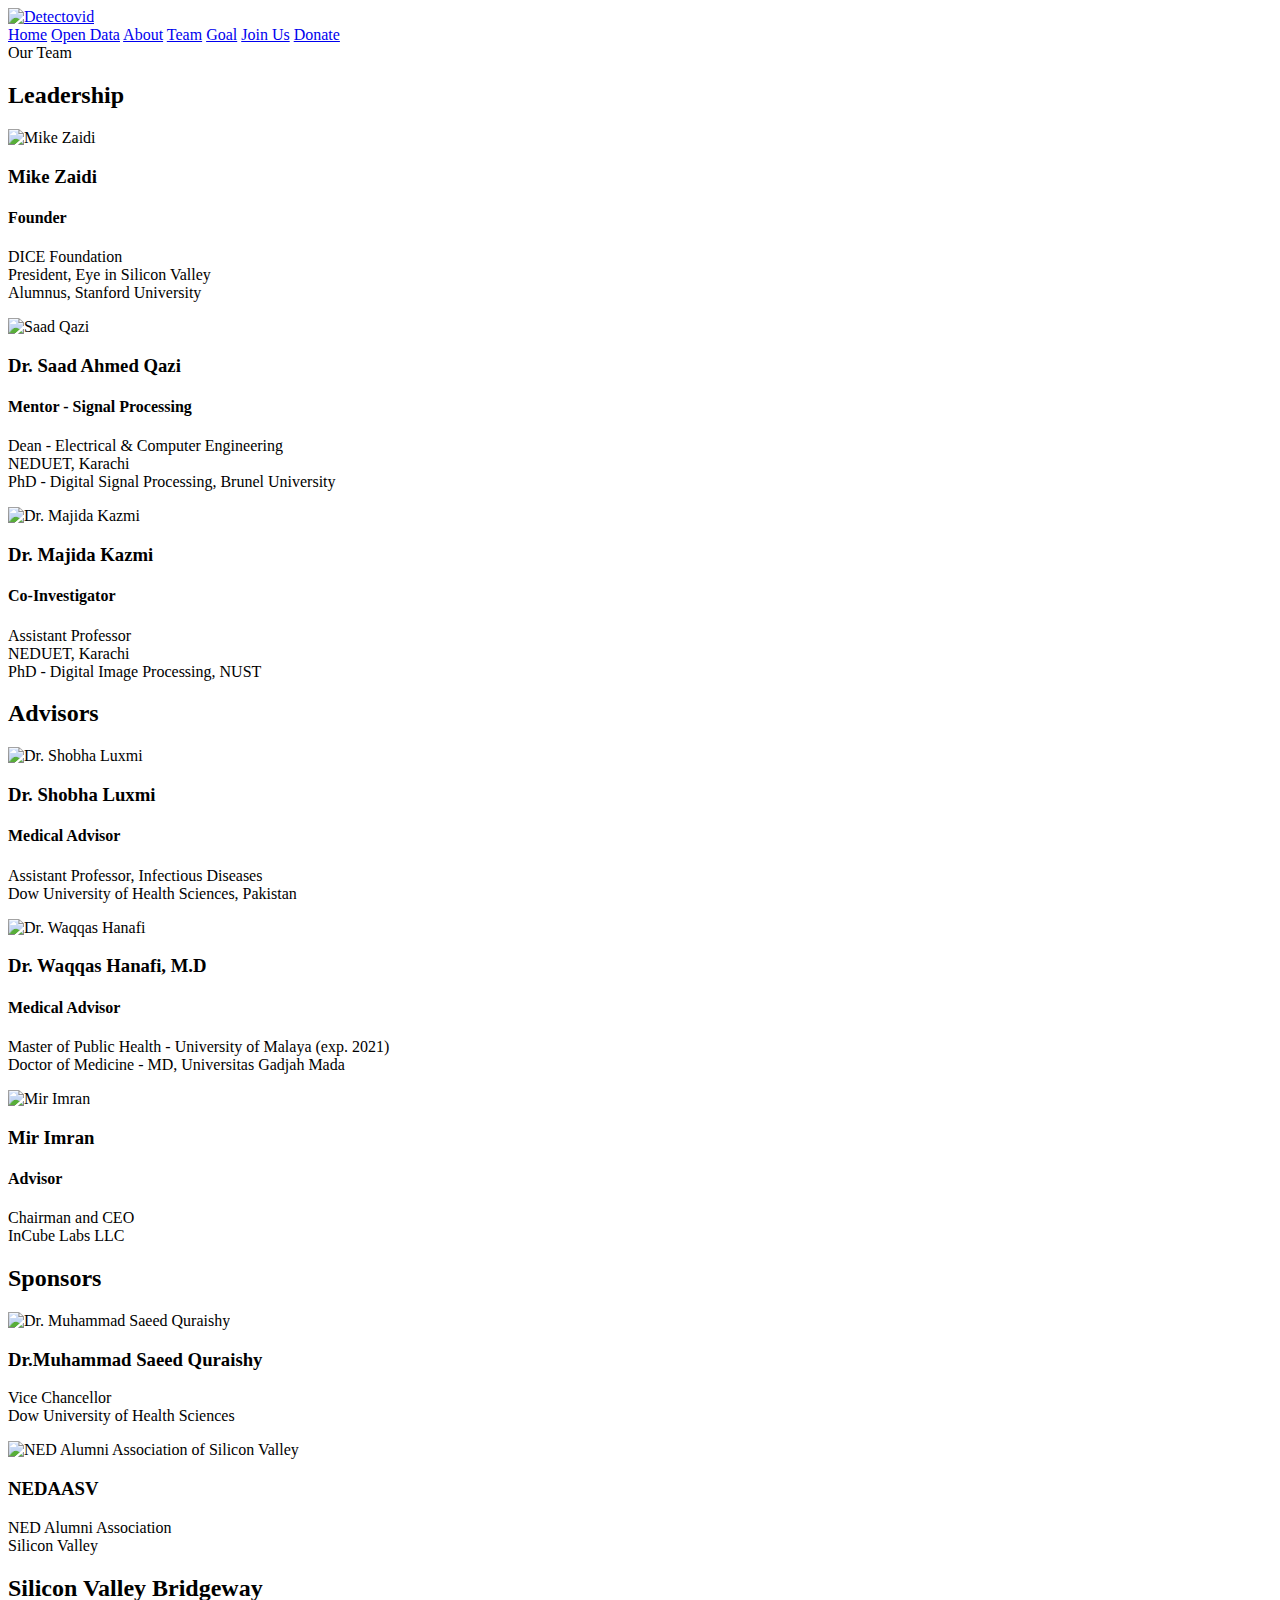
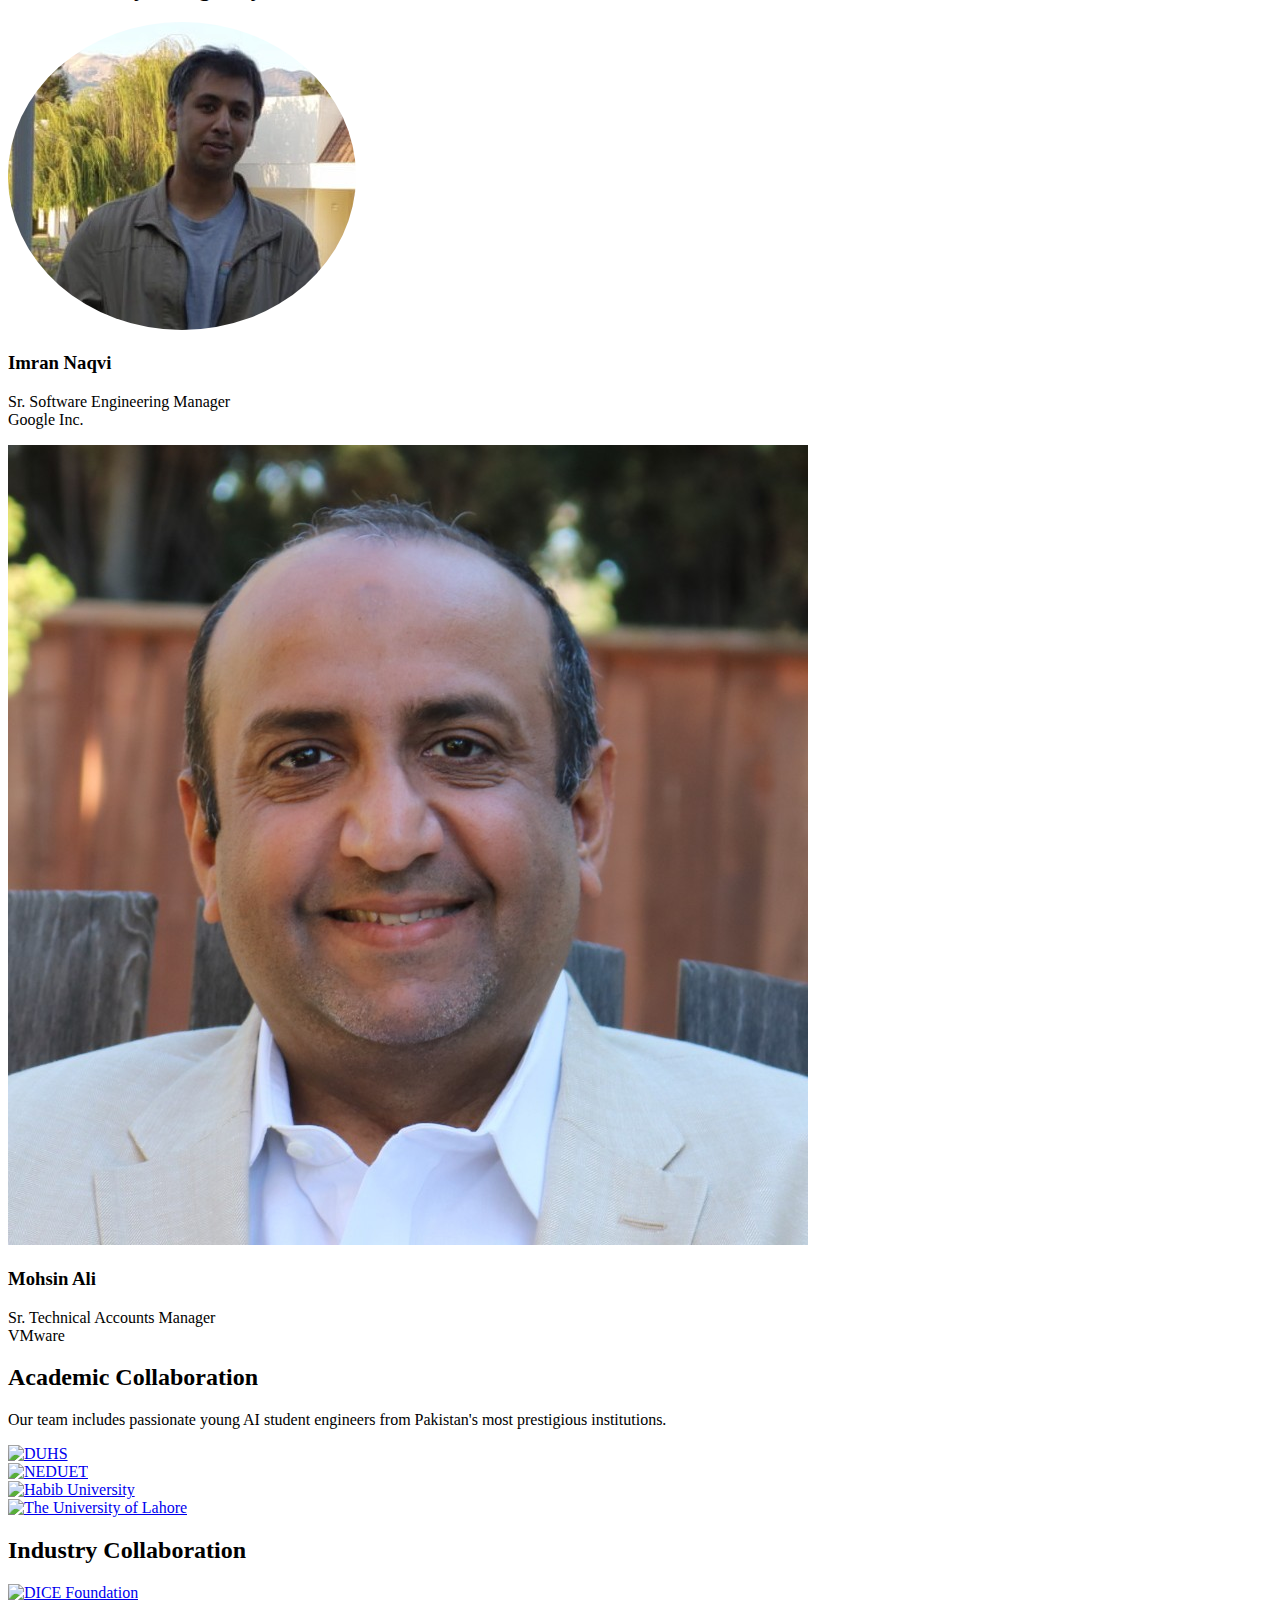
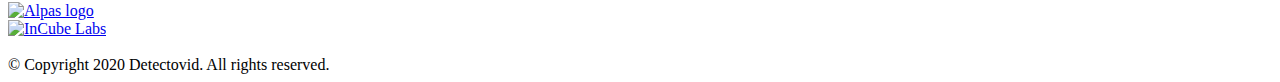
==== team.html @ 062acfd3 "Update team.html" ====
<!DOCTYPE HTML>
<!--
	Introspect by TEMPLATED
	templated.co @templatedco
	Released for free under the Creative Commons Attribution 3.0 license (templated.co/license)
-->
<html>

<head>
  <title>Team | Detectovid | A team of talented, self-motiated AI Engineers</title>
  <meta charset="utf-8" />
  <meta name="viewport" content="width=device-width, initial-scale=1, user-scalable=no" />
  <link rel="stylesheet" href="assets/css/main.css" />
  <script src="https://kit.fontawesome.com/828decba15.js" crossorigin="anonymous"></script>

  <!-- Favicon -->
  <link rel="icon" href="images/logo.png" type="image/x-icon" />
</head>

<body>

  <!-- Header -->
  <header id="header">
    <div class="inner">
      <a href="index.html" class="logo"><img src="images/logo.png" alt="Detectovid"></a>
      <nav id="nav">
        <a href="index.html">Home</a>
        <a href="data.html">Open Data</a>
        <a href="index.html#about">About</a>
        <a href="team.html">Team</a>
        <a href="goals.html">Goal</a>
        <a href="join.html">Join Us</a>
        <a href="https://www.gofundme.com/f/detectovid-aipowered-early-covid19-detection/donate" target="_blank">Donate <i class="fas fa-globe"></i></a>
      </nav>
    </div>
  </header>
  <a href="#menu" class="navPanelToggle"><span class="fa fa-bars"></span></a>

  <!-- Banner -->
  <section id="banner">
    <div class="inner">
      <div class="title">Our Team</div>
    </div>
  </section>

  <!-- One -->
  <section class="section1">
    <div class="inner">
      <header>
        <h2>Leadership</h2>
      </header>
      <div class="row">
        <div class="5u 10u$(small) team-card card" itemscope itemtype="https://schema.org/Person">
          <div class="image round">
            <img src="images/team/mike-zaidi.jpg" alt="Mike Zaidi" itemprop="image">
          </div>
          <header>
            <h3 itemprop="name">Mike Zaidi</h3>
            <h4 itemprop="jobTitle">Founder</h4>
          </header>
          <p>
            <span itemprop="affiliation">DICE Foundation</span><br>
            <span itemprop="jobTitle">President</span>,
            <span itemprop="affiliation">Eye in Silicon Valley</span><br> Alumnus, <span itemprop="alumniOf">Stanford University</span>
          </p>
          <footer>
            <a href="https://www.linkedin.com/in/mike-zaidi-423a1221" target="_blank" id="linkedin-icon" class="fa fa-linkedin fa-2x contact-icon" itemprop="url"></a>
          </footer>
        </div>

        <div class="5u$ 10u$(small) team-card card" itemscope itemtype="https://schema.org/Person">
          <div class="image round">
            <img src="images/team/dr-saad-qazi.jpg" alt="Saad Qazi" itemprop="image">
          </div>
          <header>
            <h3 itemprop="name">Dr. Saad Ahmed Qazi</h3>
            <h4 itemprop="jobTitle">Mentor - Signal Processing</h4>
          </header>
          <p>
            Dean - Electrical &#x26 Computer Engineering
            <br><span itemprop="affiliation">NEDUET</span>, <span itemprop="workLocation">Karachi</span>
            <br><span itemprop="hasCredential">PhD - Digital Signal Processing</span>, <span itemprop="alumniOf">Brunel University</span>
          </p>
          <footer>
            <a itemprop="url" href="https://pk.linkedin.com/in/saadqazi" target="_blank" id="linkedin-icon" class="fa fa-linkedin fa-2x contact-icon"></a>
            <a itemprop="url" href="https://www.researchgate.net/profile/Saad_Qazi" target="_blank" id="researchgate-icon" class="fab fa-researchgate fa-2x contact-icon"></a>
          </footer>
        </div>
      </div>
      <div class="row">
        <div class="5u 10u$(small) team-card card" itemscope itemtype="https://schema.org/Person">
          <div class="image round">
            <img src="images/team/dr-majida-kazmi.jpg" alt="Dr. Majida Kazmi" itemprop="image">
          </div>
          <header>
            <h3 itemprop="name">Dr. Majida Kazmi</h3>
            <h4 itemprop="jobTitle">Co-Investigator</h4>
          </header>
          <p>
            <span itemprop="jobTitle">Assistant Professor</span><br>
            <span itemprop="affiliation">NEDUET, Karachi</span><br>
            <span itemprop="hasCredential">PhD - Digital Image Processing, <span itemprop="alumniOf">NUST</span><br>
          </p>
          <footer>
            <a itemprop="url" href="https://pk.linkedin.com/in/dr-majida-kazmi-32854119" id="linkedin-icon" target="_blank" class="fa fa-linkedin fa-2x contact-icon"></a>
            <a itemprop="url" href="https://www.researchgate.net/profile/Majida_Kazmi" target="_blank" id="researchgate-icon" class="fab fa-researchgate fa-2x contact-icon"></a>
          </footer>
        </div>
        <div class="5u 0u$(small) team-card">
        </div>
      </div>
    </div>
  </section>


  <section class="section1">
    <div class="inner">
      <header>
        <h2>Advisors</h2>
      </header>
      <div class="row">
        <div class="5u 10u$(small) team-card card" itemscope itemtype="https://schema.org/Person">
          <div class="image round">
            <img src="images/team/shobha-luxmi.jpg" alt="Dr. Shobha Luxmi" itemprop="image">
          </div>
          <header>
            <h3 itemprop="name"><span itemprop="honorificPrefix">Dr.</span> Shobha Luxmi</h3>
            <h4 itemprop="jobTitle">Medical Advisor</h4>
          </header>
          <p>
            <span itemprop="jobTitle">Assistant Professor, Infectious Diseases</span><br>
            <span itemprop="worksFor">Dow University of Health Sciences</span>,
            <span itemprop="workLocation">Pakistan</span>
          </p>
          <footer>
            <a href="https://pk.linkedin.com/in/shobha-luxmi-0a717b44" target="_blank" id="linkedin-icon" class="fa fa-linkedin fa-2x contact-icon"></a>
          </footer>
        </div>

        <div class="5u$ 10u$(small) team-card card" itemscope itemtype="https://schema.org/Person">
          <div class="image round">
            <img src="images/team/dr-waqqas-hanafi.jpg" alt="Dr. Waqqas Hanafi" itemprop="image">
          </div>
          <header>
            <h3 itemprop="name"><span itemprop="honorificPrefix">Dr.</span> Waqqas Hanafi, <span itemprop="honorifSuffix">M.D</h3>
						<h4 itemprop="jobTitle">Medical Advisor</h4>
					</header>
					<p>
						<span itemprop="jobTitle">Master of Public Health</span> - <span itemprop="affiiliation">University of Malaya (exp. 2021)</span>
              <br><span itemprop="hasCredential">Doctor of Medicine - MD</span>, <span itemprop="alumniOf">Universitas Gadjah Mada</span>
              </p>
              <footer>
                <a href="https://ca.linkedin.com/in/waqqashanafi" target="_blank" id="linkedin-icon" class="fa fa-linkedin fa-2x contact-icon"></a>
              </footer>
        </div>
      </div>
      <div class="row">
        <div class="5u 10u$(small) team-card card" itemscope itemtype="https://schema.org/Person">
          <div class="image round">
            <img src="images/team/mir.jpg" alt="Mir Imran" itemprop="image">
          </div>
          <header>
            <h3 itemprop="name">Mir Imran</h3>
            <h4 itemprop="jobTitle">Advisor</h4>
          </header>
          <p>
            <span itemprop="jobTitle">Chairman and CEO</span><br>
            <span itemprop="affiiliation">InCube Labs LLC</span>
          </p>
          <footer>
            <a href="https://www.linkedin.com/in/mirimran/" target="_blank" id="linkedin-icon" class="fa fa-linkedin fa-2x contact-icon"></a>
          </footer>
        </div>
        <div class="5u 0u$(xsmall) team-card">
        </div>
      </div>
    </div>
  </section>

  <section class="section1">
    <div class="inner">
      <header>
        <h2>Sponsors</h2>
      </header>
      <div class="row">
        <div class="5u$ 10u$(small) team-card card" itemscope itemtype="https://schema.org/Person">
          <div class="image round">
            <img src="images/team/dr-saeed-quraishy.jpg" alt="Dr. Muhammad Saeed Quraishy" itemprop="image">
          </div>
          <header>
            <h3 itemprop="name"><span itemprop="honoricfPrefix">Dr.</span>Muhammad Saeed Quraishy</h3>
          </header>
          <p>
            <span itemprop="jobTitle">Vice Chancellor</span><br><span itemprop="affiliation">Dow University of Health Sciences</span>
          </p>
          <footer>
            <a href="https://www.researchgate.net/profile/Saeed_Quraishy" target="_blank" id="researchgate-icon" class="fab fa-researchgate fa-2x contact-icon"></a>
          </footer>
        </div>

	<div class="5u$ 10u$(small) team-card card" itemscope itemtype="https://schema.org/Person">
          <div class="image round">
            <img src="images/team/nedaasv.jpg" alt="NED Alumni Association of Silicon Valley" itemprop="image">
          </div>
          <header>
            <h3 itemprop="name">NEDAASV</h3>
          </header>
          <p>
            <span itemprop="jobTitle">NED Alumni Association</span><br><span itemprop="affiliation">Silicon Valley</span>
          </p>          
          <footer style="color:#00CCBB !important;">
            <a href="https://nedian-na.com/organization/alumni-associations-network/non-member-associations/" target="_blank" id="globe-icon" class="fa fa-globe fa-2x" contact-icon" style="color:#00CCBB !important;"></a>
          </footer>
        </div>
      </div>
    </div>
  </section>
  
  
  <section class="section1">
    <div class="inner">
      <header>
        <h2>Silicon Valley Bridgeway</h2>
      </header>
      <div class="row">
        <div class="5u$ 10u$(small) team-card card" itemscope itemtype="https://schema.org/Person">
          <div class="image round">
            <img src="images/team/imran-naqvi.jpeg" alt="Imran Naqvi" itemprop="image" style="border-radius:50%;">
          </div>
          <header>
            <h3 itemprop="name">Imran Naqvi</h3>
          </header>
          <p>
            <span itemprop="jobTitle">Sr. Software Engineering Manager</span><br><span itemprop="affiliation">Google Inc.</span>
          </p>
          <footer>
            <a href="https://www.linkedin.com/in/i-naqvi/" target="_blank" id="linkedin-icon" class="fa fa-linkedin fa-2x contact-icon"></a>
          </footer>
        </div>

	<div class="5u$ 10u$(small) team-card card" itemscope itemtype="https://schema.org/Person">
          <div class="image round">
            <img src="images/team/mohsin-ali.jpg" alt="Mohsin Ali" itemprop="image">
          </div>
          <header>
            <h3 itemprop="name">Mohsin Ali</h3>
          </header>
          <p>
            <span itemprop="jobTitle">Sr. Technical Accounts Manager</span><br><span itemprop="affiliation">VMware</span>
          </p>          
          <footer>
            <a href="https://www.linkedin.com/in/mohsinali12/" target="_blank" id="linkedin-icon" class="fa fa-linkedin fa-2x contact-icon"></a>
          </footer>
        </div>
      </div>
    </div>
  </section>


  <section class="section1">
    <div class="inner">
      <header>
        <h2>Academic Collaboration</h2>
        <p class="p-center">
          Our team includes passionate young AI student engineers from Pakistan's most prestigious institutions.
        </p>
      </header>
      <div class="row">
        <div class="3u org-icon" itemscope itemtype="https://schema.org/EducationalOrganization">
          <div class="image collab">
            <a itemprop="url" href="https://www.duhs.edu.pk/" target="_blank">
              <img itemprop="logo" id="duhs-logo" src="images/edu/duhs.png" alt="DUHS">
            </a>
          </div>
        </div>
        <div class="3u org-icon" itemscope itemtype="https://schema.org/EducationalOrganization">
          <div class="image collab">
            <a itemprop="url" href="https://www.neduet.edu.pk/" target="_blank">
              <img itemprop="logo" src="images/edu/NEDUET.png" alt="NEDUET" />
            </a>
          </div>
        </div>
        <div class="3u org-icon" itemscope itemtype="https://schema.org/EducationalOrganization">
          <div class="image collab">
            <a itemprop="url" href="http://habib.edu.pk/" target="_blank">
              <img itemprop="logo" src="images/edu/habib-logo.jpg" alt="Habib University" />
            </a>
          </div>
        </div>
        <div class="3u$ org-icon" itemscope itemtype="https://schema.org/EducationalOrganization">
          <div class="image collab">
            <a itemprop="url" href="https://www.uol.edu.pk/" target="_blank">
              <img itemprop="logo" id="u-lahore-logo" src="images/edu/u-lahore-logo.png" alt="The University of Lahore" />
            </a>
          </div>
        </div>
      </div>
    </div>
  </section>

  <section class="section1">
    <div class="inner">
      <header>
        <h2>Industry Collaboration</h2>
      </header>
      <div class="row">
        <div class="4u org-icon" itemscope itemtype="https://schema.org/Organization">
          <div class="image collab">
            <a itemprop="url" href="http://dicefoundation.org/" target="_blank">
              <img itemprop="logo" src="images/org/dice.jpg" alt="DICE Foundation" />
            </a>
          </div>
        </div>
        <div class="4u org-icon" itemscope itemtype="https://schema.org/Organization">
          <div class="image collab">
            <a itemprop="url" href="https://www.alpas.com.np/" target="_blank">
              <img itemprop="logo" id="alpas-logo" src="images/org/alpas-logo.png" alt="Alpas logo" />
            </a>
          </div>
        </div>
        <div class="4u$ org-icon" itemscope itemtype="https://schema.org/Organization">
          <div class="image collab">
            <a itemprop="url" href="https://www.incubelabs.com/" target="_blank">
              <img itemprop="logo" id="incube-logo" src="images/org/incube.jpg" alt="InCube Labs" />
            </a>
          </div>
        </div>
      </div>
    </div>
  </section>

  <!-- Footer -->
  <section id="footer">
    <div class="inner">
      <!-- GitHub and other icons -->
      <div class="footer-icons">
        <a href="https://github.com/detectovid" target="_blank">
          <i class="icon fa-github fa-2x"></i>
        </a>&nbsp;&nbsp;
        <a href="#" target="_blank">
          <i class="icon fab fa-linkedin-in fa-2x"></i>
        </a>&nbsp;&nbsp;
        <a href="#" target="_blank ">
          <i class="icon fa-twitter fa-2x "></i>
        </a>&nbsp;&nbsp;
        <a href="#" target="_blank ">
          <i class="icon fab fa-facebook-f fa-2x "></i>
        </a>&nbsp;&nbsp;
        <a href="#" target="_blank ">
          <i class="icon fab fa-instagram fa-2x "></i>
        </a>&nbsp;&nbsp;
        <a class="hidden-mail" data-username="zaidi" data-inline="false">
          <i class="fas fa-envelope fa-2x "></i>
        </a>
      </div>
      <div class="copyright">
        &copy; Copyright 2020 Detectovid. All rights reserved.
      </div>
    </div>
  </section>

  <!-- Scripts -->
  <script src="assets/js/jquery.min.js "></script>
  <script src="assets/js/skel.min.js "></script>
  <script src="assets/js/util.js "></script>
  <script src="assets/js/main.js "></script>
  <script src="assets/js/email.js"></script>
  <script defer src="https://www.gofundme.com/static/js/embed.js"></script>

</body>

</html>
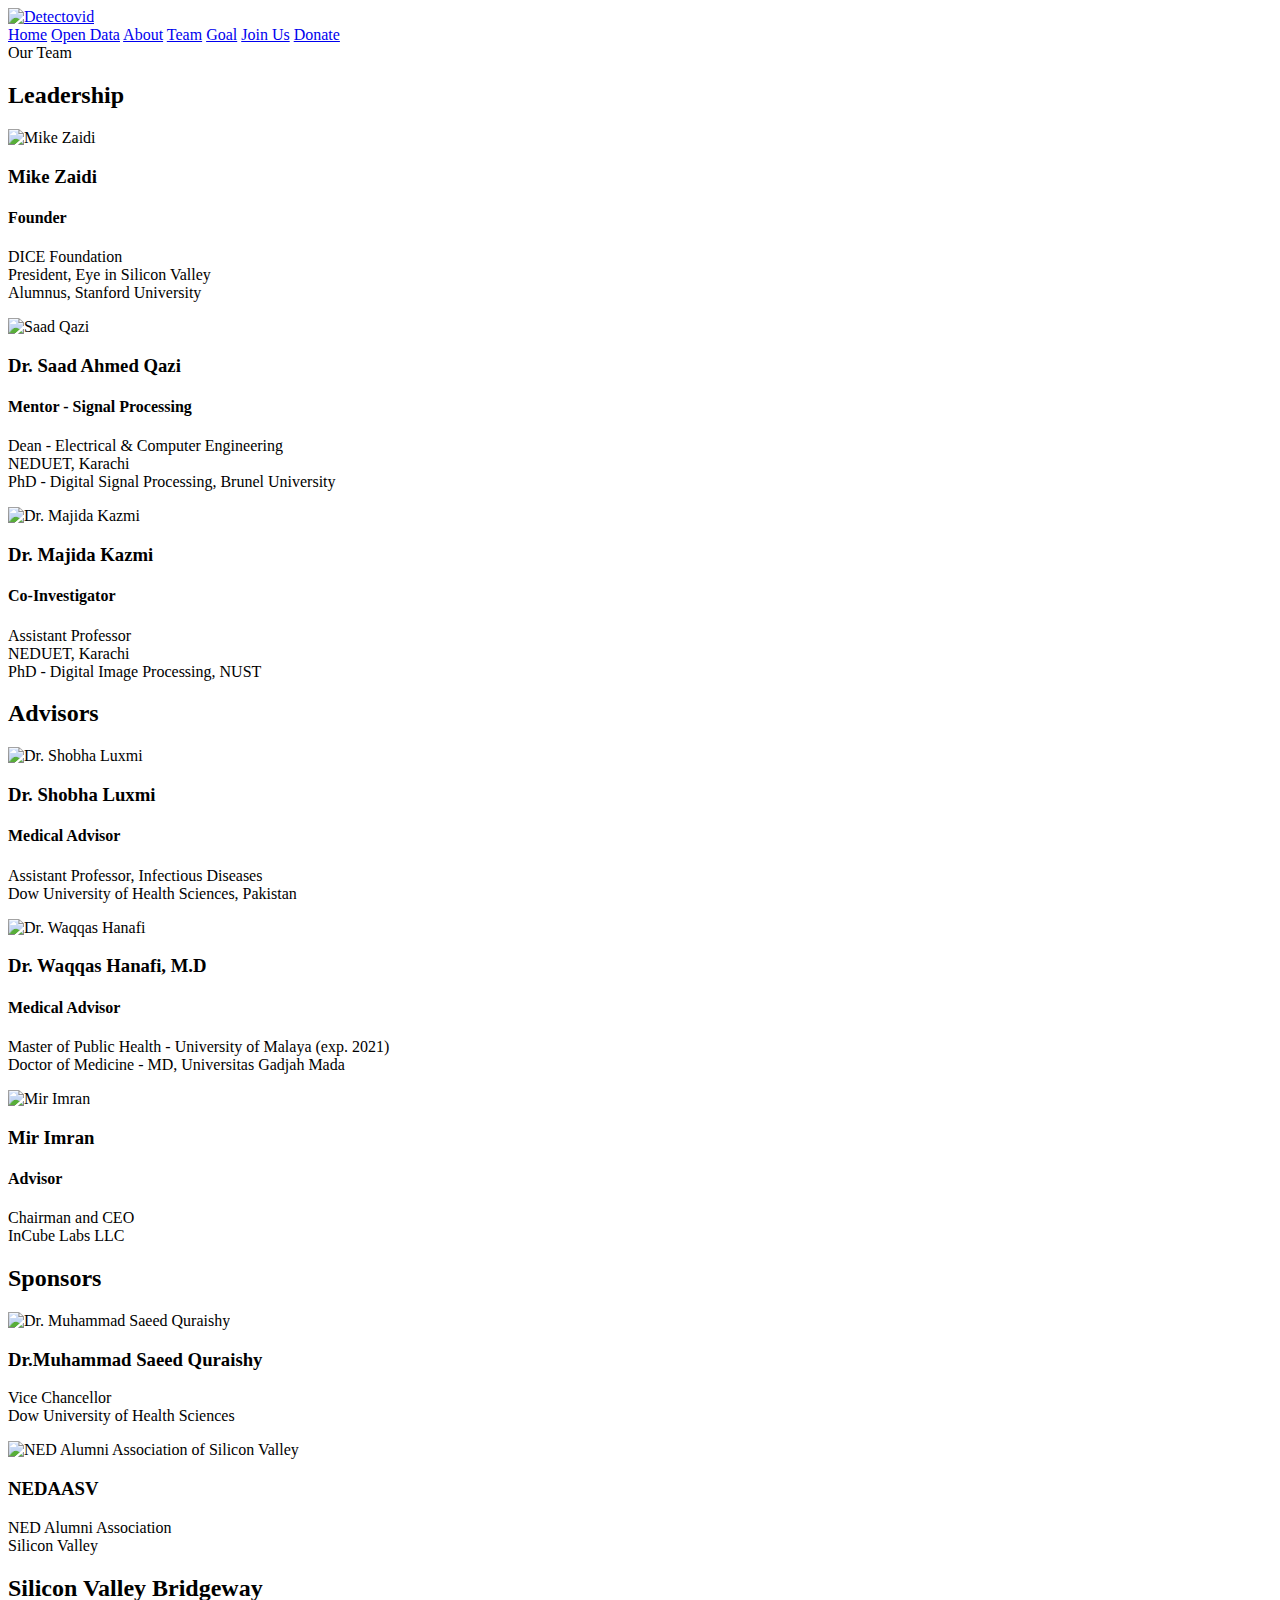
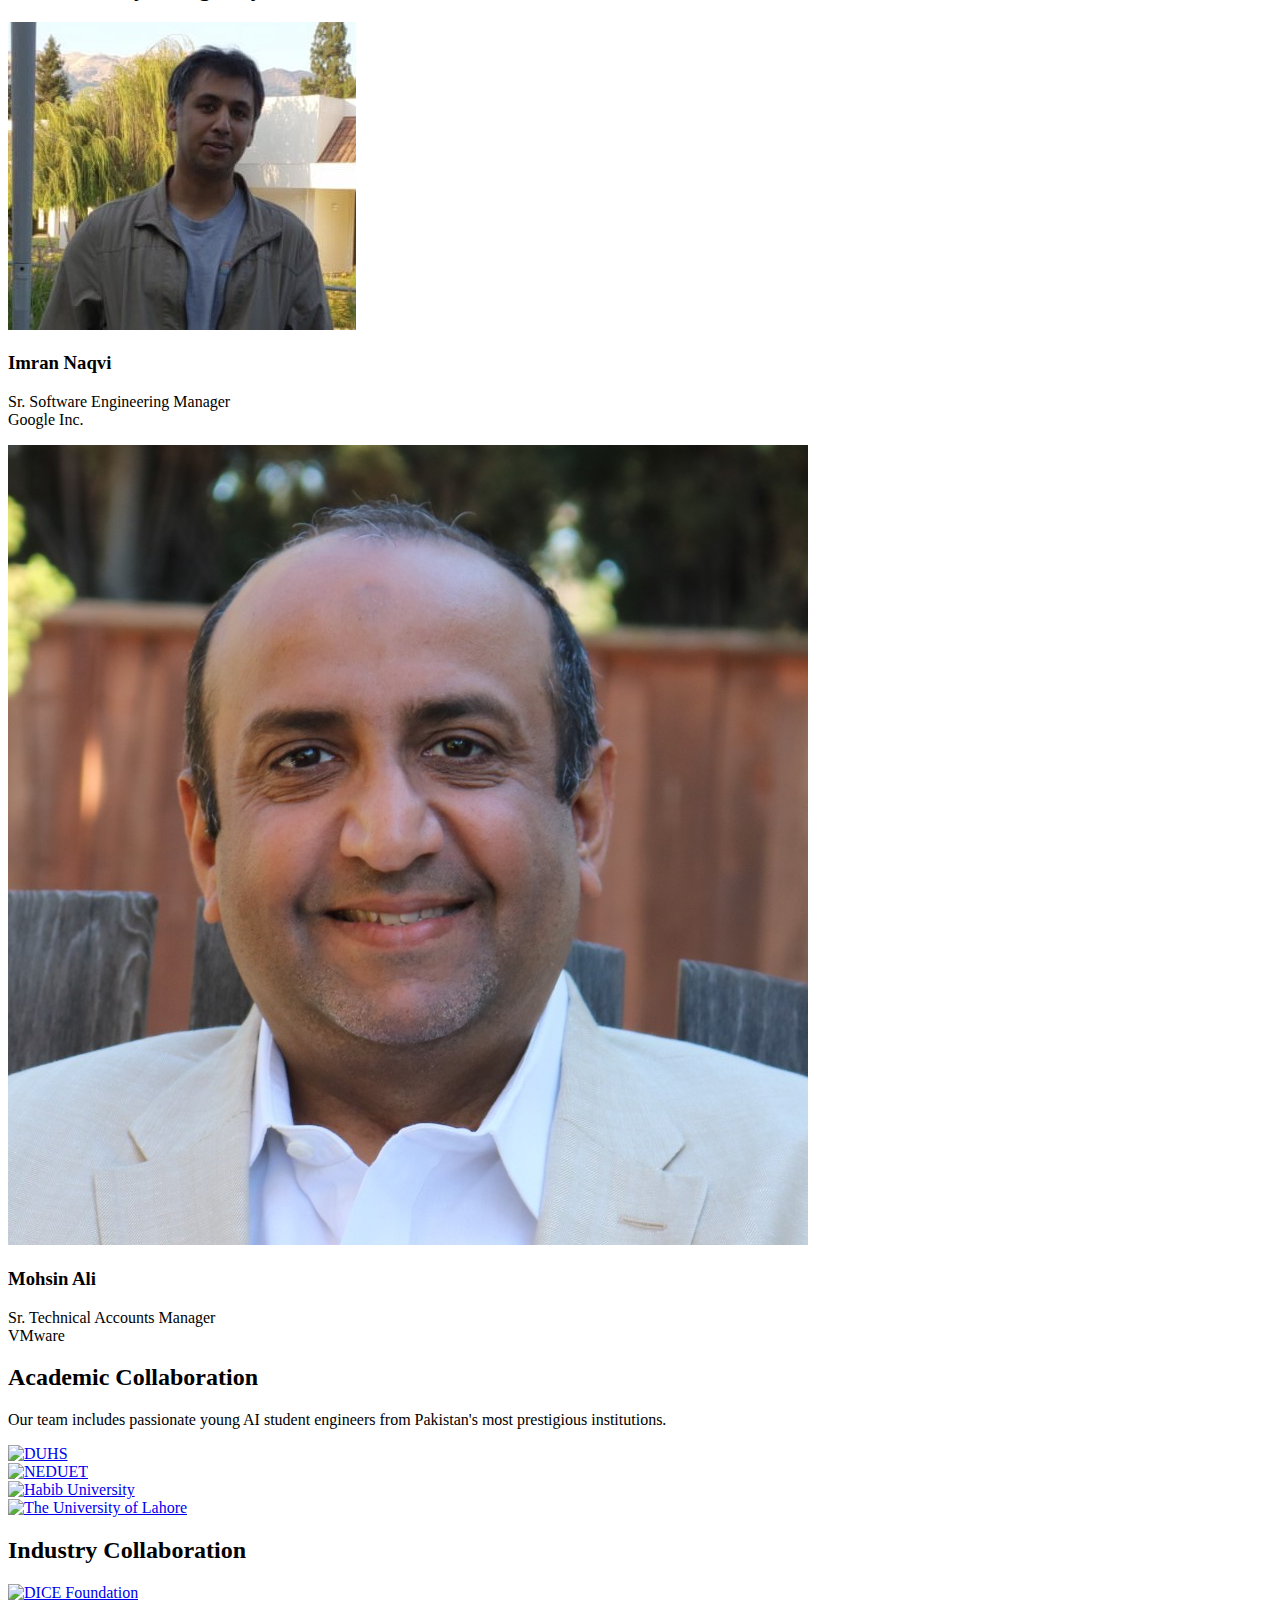
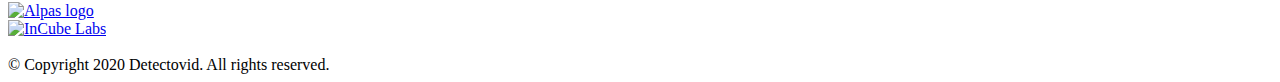
==== commit 73a8b05a: "Update team.html" ====
--- a/team.html
+++ b/team.html
@@ -224,8 +224,8 @@
       </header>
       <div class="row">
         <div class="5u$ 10u$(small) team-card card" itemscope itemtype="https://schema.org/Person">
-          <div class="image round">
-            <img src="images/team/imran-naqvi.jpeg" alt="Imran Naqvi" itemprop="image" style="border-radius:50%;">
+          <div class="image round" style="border-radius:50%;">
+            <img src="images/team/imran-naqvi.jpeg" alt="Imran Naqvi" itemprop="image">
           </div>
           <header>
             <h3 itemprop="name">Imran Naqvi</h3>
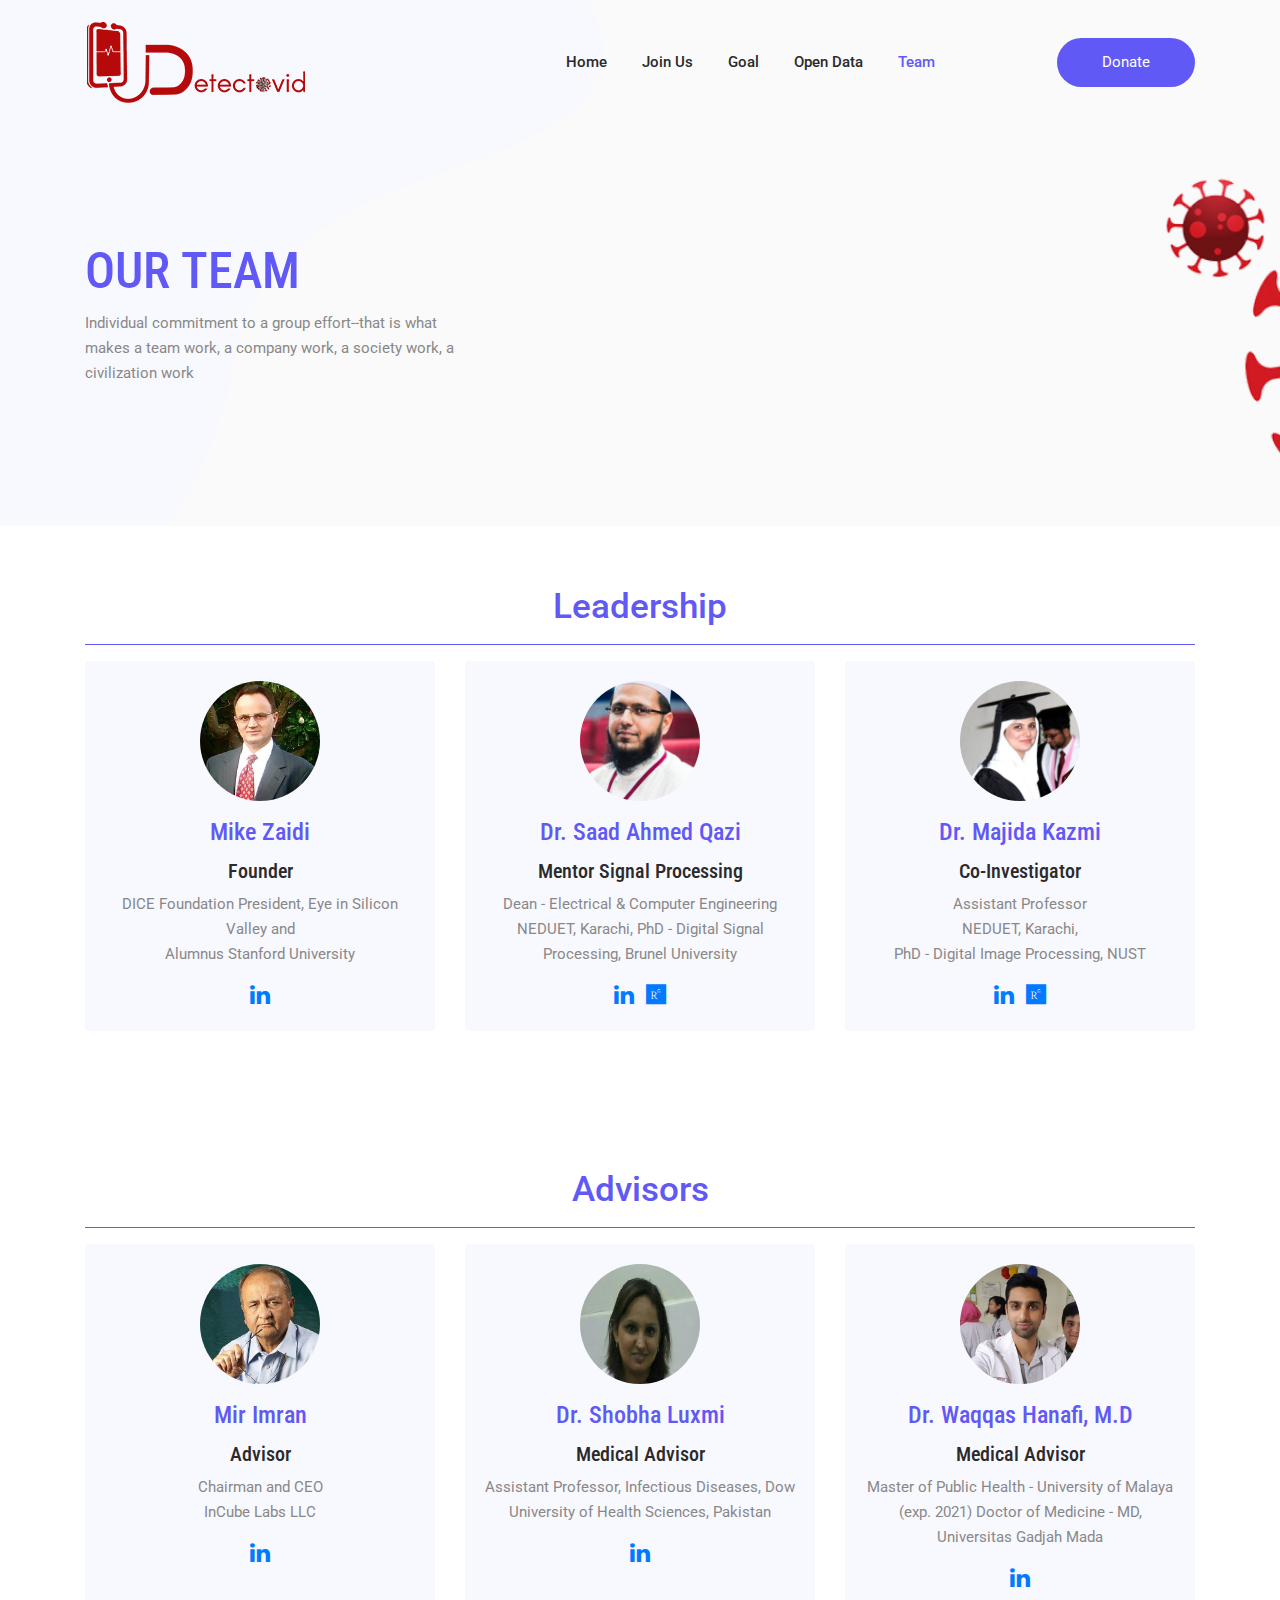
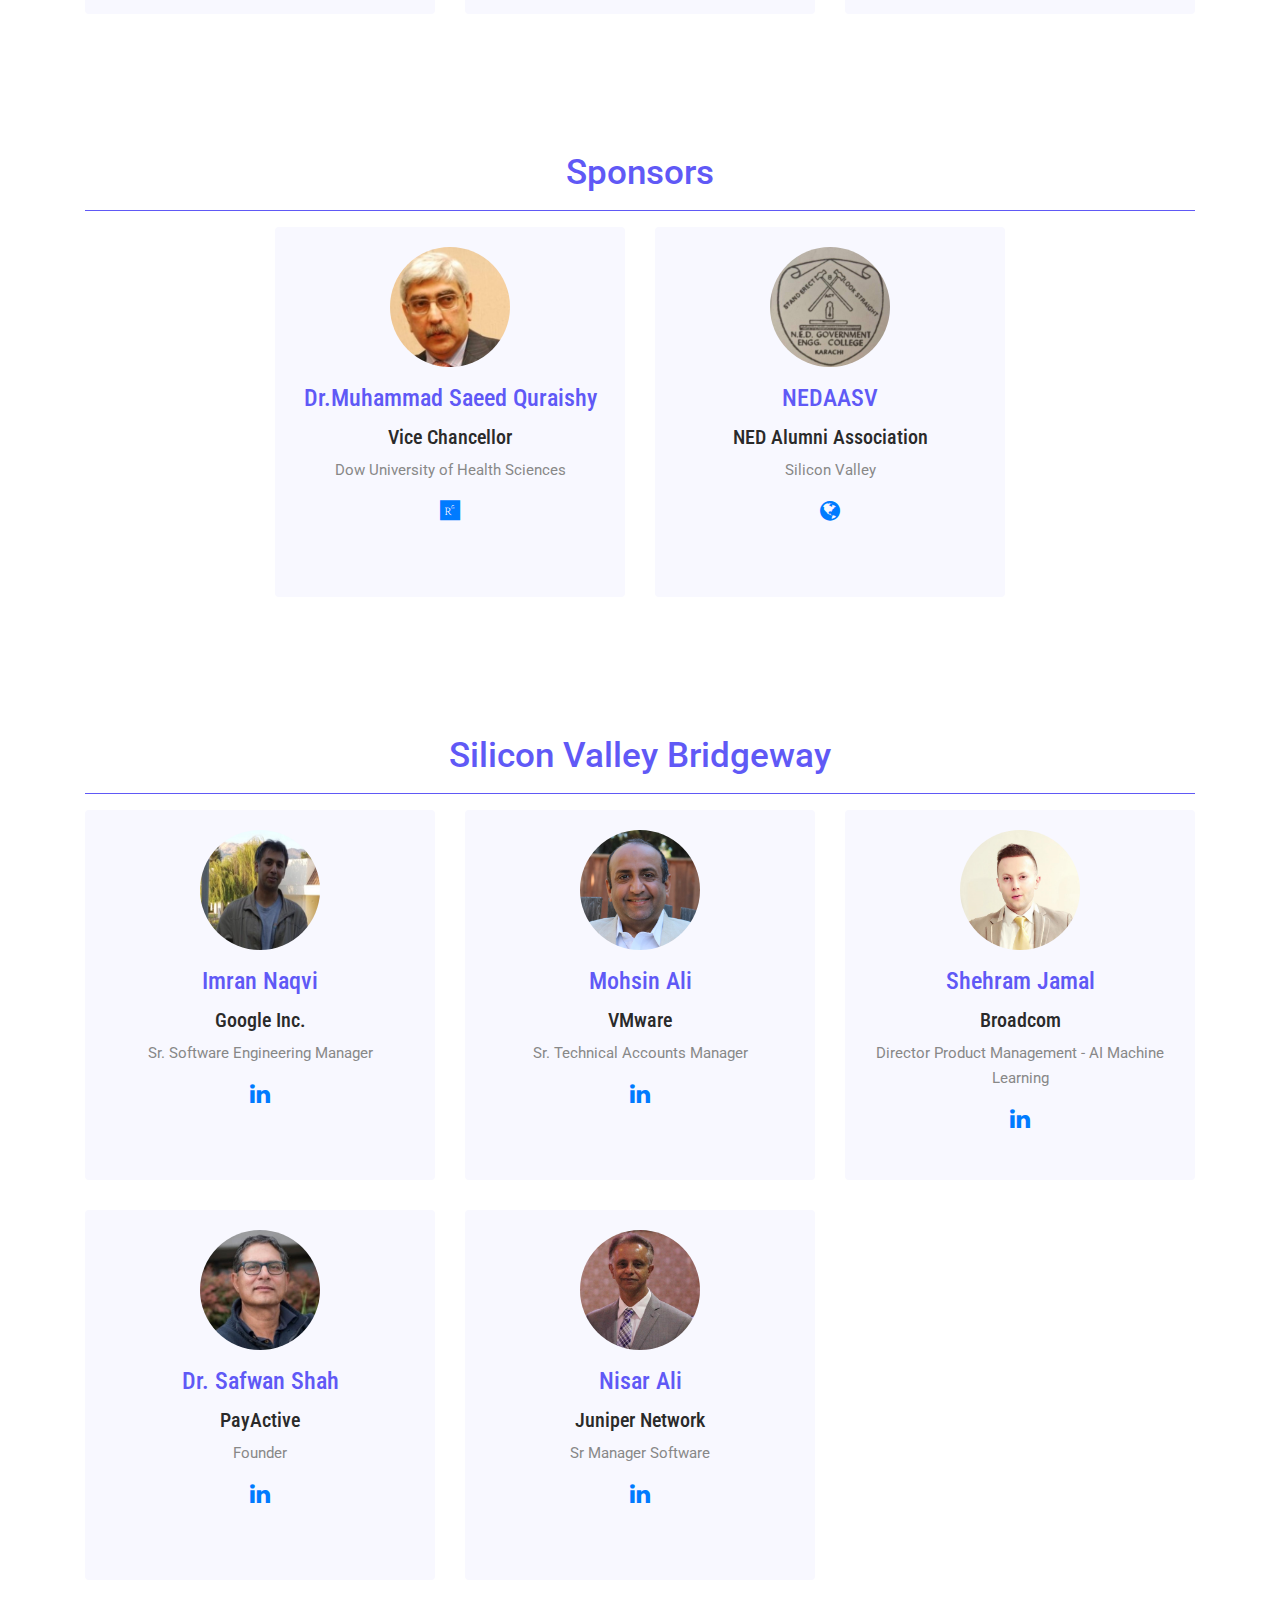
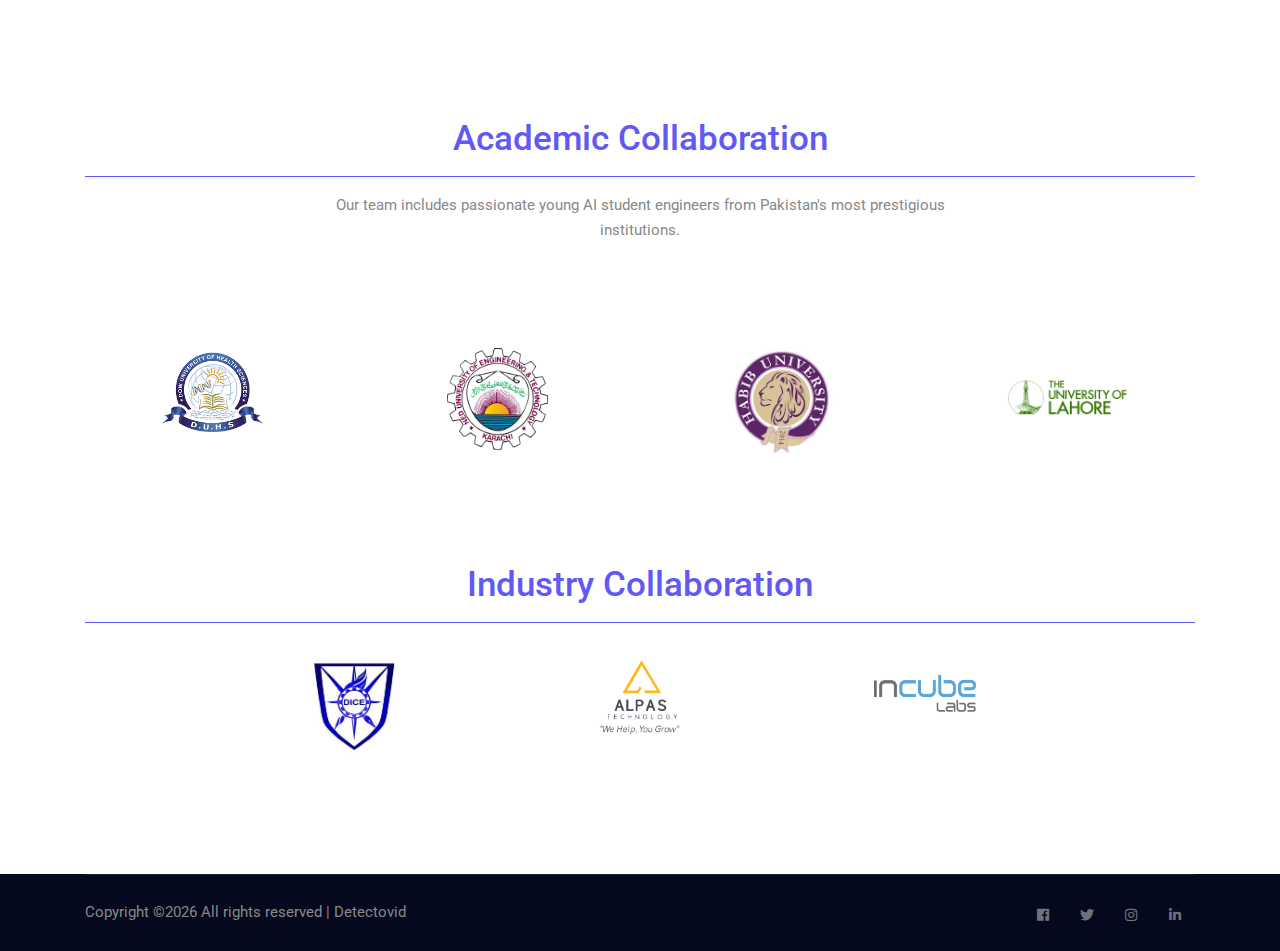
==== commit a6628a38: "Adding new site files" ====
--- a/team.html
+++ b/team.html
@@ -1,372 +1,744 @@
-<!DOCTYPE HTML>
-<!--
-	Introspect by TEMPLATED
-	templated.co @templatedco
-	Released for free under the Creative Commons Attribution 3.0 license (templated.co/license)
--->
-<html>
-
-<head>
-  <title>Team | Detectovid | A team of talented, self-motiated AI Engineers</title>
-  <meta charset="utf-8" />
-  <meta name="viewport" content="width=device-width, initial-scale=1, user-scalable=no" />
-  <link rel="stylesheet" href="assets/css/main.css" />
-  <script src="https://kit.fontawesome.com/828decba15.js" crossorigin="anonymous"></script>
-
-  <!-- Favicon -->
-  <link rel="icon" href="images/logo.png" type="image/x-icon" />
-</head>
-
-<body>
-
-  <!-- Header -->
-  <header id="header">
-    <div class="inner">
-      <a href="index.html" class="logo"><img src="images/logo.png" alt="Detectovid"></a>
-      <nav id="nav">
-        <a href="index.html">Home</a>
-        <a href="data.html">Open Data</a>
-        <a href="index.html#about">About</a>
-        <a href="team.html">Team</a>
-        <a href="goals.html">Goal</a>
-        <a href="join.html">Join Us</a>
-        <a href="https://www.gofundme.com/f/detectovid-aipowered-early-covid19-detection/donate" target="_blank">Donate <i class="fas fa-globe"></i></a>
-      </nav>
-    </div>
-  </header>
-  <a href="#menu" class="navPanelToggle"><span class="fa fa-bars"></span></a>
-
-  <!-- Banner -->
-  <section id="banner">
-    <div class="inner">
-      <div class="title">Our Team</div>
-    </div>
-  </section>
-
-  <!-- One -->
-  <section class="section1">
-    <div class="inner">
-      <header>
-        <h2>Leadership</h2>
-      </header>
-      <div class="row">
-        <div class="5u 10u$(small) team-card card" itemscope itemtype="https://schema.org/Person">
-          <div class="image round">
-            <img src="images/team/mike-zaidi.jpg" alt="Mike Zaidi" itemprop="image">
-          </div>
-          <header>
-            <h3 itemprop="name">Mike Zaidi</h3>
-            <h4 itemprop="jobTitle">Founder</h4>
-          </header>
-          <p>
-            <span itemprop="affiliation">DICE Foundation</span><br>
-            <span itemprop="jobTitle">President</span>,
-            <span itemprop="affiliation">Eye in Silicon Valley</span><br> Alumnus, <span itemprop="alumniOf">Stanford University</span>
-          </p>
-          <footer>
-            <a href="https://www.linkedin.com/in/mike-zaidi-423a1221" target="_blank" id="linkedin-icon" class="fa fa-linkedin fa-2x contact-icon" itemprop="url"></a>
-          </footer>
-        </div>
-
-        <div class="5u$ 10u$(small) team-card card" itemscope itemtype="https://schema.org/Person">
-          <div class="image round">
-            <img src="images/team/dr-saad-qazi.jpg" alt="Saad Qazi" itemprop="image">
-          </div>
-          <header>
-            <h3 itemprop="name">Dr. Saad Ahmed Qazi</h3>
-            <h4 itemprop="jobTitle">Mentor - Signal Processing</h4>
-          </header>
-          <p>
-            Dean - Electrical &#x26 Computer Engineering
-            <br><span itemprop="affiliation">NEDUET</span>, <span itemprop="workLocation">Karachi</span>
-            <br><span itemprop="hasCredential">PhD - Digital Signal Processing</span>, <span itemprop="alumniOf">Brunel University</span>
-          </p>
-          <footer>
-            <a itemprop="url" href="https://pk.linkedin.com/in/saadqazi" target="_blank" id="linkedin-icon" class="fa fa-linkedin fa-2x contact-icon"></a>
-            <a itemprop="url" href="https://www.researchgate.net/profile/Saad_Qazi" target="_blank" id="researchgate-icon" class="fab fa-researchgate fa-2x contact-icon"></a>
-          </footer>
-        </div>
-      </div>
-      <div class="row">
-        <div class="5u 10u$(small) team-card card" itemscope itemtype="https://schema.org/Person">
-          <div class="image round">
-            <img src="images/team/dr-majida-kazmi.jpg" alt="Dr. Majida Kazmi" itemprop="image">
-          </div>
-          <header>
-            <h3 itemprop="name">Dr. Majida Kazmi</h3>
-            <h4 itemprop="jobTitle">Co-Investigator</h4>
-          </header>
-          <p>
-            <span itemprop="jobTitle">Assistant Professor</span><br>
-            <span itemprop="affiliation">NEDUET, Karachi</span><br>
-            <span itemprop="hasCredential">PhD - Digital Image Processing, <span itemprop="alumniOf">NUST</span><br>
-          </p>
-          <footer>
-            <a itemprop="url" href="https://pk.linkedin.com/in/dr-majida-kazmi-32854119" id="linkedin-icon" target="_blank" class="fa fa-linkedin fa-2x contact-icon"></a>
-            <a itemprop="url" href="https://www.researchgate.net/profile/Majida_Kazmi" target="_blank" id="researchgate-icon" class="fab fa-researchgate fa-2x contact-icon"></a>
-          </footer>
-        </div>
-        <div class="5u 0u$(small) team-card">
-        </div>
-      </div>
-    </div>
-  </section>
-
-
-  <section class="section1">
-    <div class="inner">
-      <header>
-        <h2>Advisors</h2>
-      </header>
-      <div class="row">
-        <div class="5u 10u$(small) team-card card" itemscope itemtype="https://schema.org/Person">
-          <div class="image round">
-            <img src="images/team/shobha-luxmi.jpg" alt="Dr. Shobha Luxmi" itemprop="image">
-          </div>
-          <header>
-            <h3 itemprop="name"><span itemprop="honorificPrefix">Dr.</span> Shobha Luxmi</h3>
-            <h4 itemprop="jobTitle">Medical Advisor</h4>
-          </header>
-          <p>
-            <span itemprop="jobTitle">Assistant Professor, Infectious Diseases</span><br>
-            <span itemprop="worksFor">Dow University of Health Sciences</span>,
-            <span itemprop="workLocation">Pakistan</span>
-          </p>
-          <footer>
-            <a href="https://pk.linkedin.com/in/shobha-luxmi-0a717b44" target="_blank" id="linkedin-icon" class="fa fa-linkedin fa-2x contact-icon"></a>
-          </footer>
-        </div>
-
-        <div class="5u$ 10u$(small) team-card card" itemscope itemtype="https://schema.org/Person">
-          <div class="image round">
-            <img src="images/team/dr-waqqas-hanafi.jpg" alt="Dr. Waqqas Hanafi" itemprop="image">
-          </div>
-          <header>
-            <h3 itemprop="name"><span itemprop="honorificPrefix">Dr.</span> Waqqas Hanafi, <span itemprop="honorifSuffix">M.D</h3>
-						<h4 itemprop="jobTitle">Medical Advisor</h4>
-					</header>
-					<p>
-						<span itemprop="jobTitle">Master of Public Health</span> - <span itemprop="affiiliation">University of Malaya (exp. 2021)</span>
-              <br><span itemprop="hasCredential">Doctor of Medicine - MD</span>, <span itemprop="alumniOf">Universitas Gadjah Mada</span>
-              </p>
-              <footer>
-                <a href="https://ca.linkedin.com/in/waqqashanafi" target="_blank" id="linkedin-icon" class="fa fa-linkedin fa-2x contact-icon"></a>
-              </footer>
-        </div>
-      </div>
-      <div class="row">
-        <div class="5u 10u$(small) team-card card" itemscope itemtype="https://schema.org/Person">
-          <div class="image round">
-            <img src="images/team/mir.jpg" alt="Mir Imran" itemprop="image">
-          </div>
-          <header>
-            <h3 itemprop="name">Mir Imran</h3>
-            <h4 itemprop="jobTitle">Advisor</h4>
-          </header>
-          <p>
-            <span itemprop="jobTitle">Chairman and CEO</span><br>
-            <span itemprop="affiiliation">InCube Labs LLC</span>
-          </p>
-          <footer>
-            <a href="https://www.linkedin.com/in/mirimran/" target="_blank" id="linkedin-icon" class="fa fa-linkedin fa-2x contact-icon"></a>
-          </footer>
-        </div>
-        <div class="5u 0u$(xsmall) team-card">
-        </div>
-      </div>
-    </div>
-  </section>
-
-  <section class="section1">
-    <div class="inner">
-      <header>
-        <h2>Sponsors</h2>
-      </header>
-      <div class="row">
-        <div class="5u$ 10u$(small) team-card card" itemscope itemtype="https://schema.org/Person">
-          <div class="image round">
-            <img src="images/team/dr-saeed-quraishy.jpg" alt="Dr. Muhammad Saeed Quraishy" itemprop="image">
-          </div>
-          <header>
-            <h3 itemprop="name"><span itemprop="honoricfPrefix">Dr.</span>Muhammad Saeed Quraishy</h3>
-          </header>
-          <p>
-            <span itemprop="jobTitle">Vice Chancellor</span><br><span itemprop="affiliation">Dow University of Health Sciences</span>
-          </p>
-          <footer>
-            <a href="https://www.researchgate.net/profile/Saeed_Quraishy" target="_blank" id="researchgate-icon" class="fab fa-researchgate fa-2x contact-icon"></a>
-          </footer>
-        </div>
-
-	<div class="5u$ 10u$(small) team-card card" itemscope itemtype="https://schema.org/Person">
-          <div class="image round">
-            <img src="images/team/nedaasv.jpg" alt="NED Alumni Association of Silicon Valley" itemprop="image">
-          </div>
-          <header>
-            <h3 itemprop="name">NEDAASV</h3>
-          </header>
-          <p>
-            <span itemprop="jobTitle">NED Alumni Association</span><br><span itemprop="affiliation">Silicon Valley</span>
-          </p>          
-          <footer style="color:#00CCBB !important;">
-            <a href="https://nedian-na.com/organization/alumni-associations-network/non-member-associations/" target="_blank" id="globe-icon" class="fa fa-globe fa-2x" contact-icon" style="color:#00CCBB !important;"></a>
-          </footer>
-        </div>
-      </div>
-    </div>
-  </section>
-  
-  
-  <section class="section1">
-    <div class="inner">
-      <header>
-        <h2>Silicon Valley Bridgeway</h2>
-      </header>
-      <div class="row">
-        <div class="5u$ 10u$(small) team-card card" itemscope itemtype="https://schema.org/Person">
-          <div class="image round" style="border-radius:50%;">
-            <img src="images/team/imran-naqvi.jpeg" alt="Imran Naqvi" itemprop="image">
-          </div>
-          <header>
-            <h3 itemprop="name">Imran Naqvi</h3>
-          </header>
-          <p>
-            <span itemprop="jobTitle">Sr. Software Engineering Manager</span><br><span itemprop="affiliation">Google Inc.</span>
-          </p>
-          <footer>
-            <a href="https://www.linkedin.com/in/i-naqvi/" target="_blank" id="linkedin-icon" class="fa fa-linkedin fa-2x contact-icon"></a>
-          </footer>
-        </div>
-
-	<div class="5u$ 10u$(small) team-card card" itemscope itemtype="https://schema.org/Person">
-          <div class="image round">
-            <img src="images/team/mohsin-ali.jpg" alt="Mohsin Ali" itemprop="image">
-          </div>
-          <header>
-            <h3 itemprop="name">Mohsin Ali</h3>
-          </header>
-          <p>
-            <span itemprop="jobTitle">Sr. Technical Accounts Manager</span><br><span itemprop="affiliation">VMware</span>
-          </p>          
-          <footer>
-            <a href="https://www.linkedin.com/in/mohsinali12/" target="_blank" id="linkedin-icon" class="fa fa-linkedin fa-2x contact-icon"></a>
-          </footer>
-        </div>
-      </div>
-    </div>
-  </section>
-
-
-  <section class="section1">
-    <div class="inner">
-      <header>
-        <h2>Academic Collaboration</h2>
-        <p class="p-center">
-          Our team includes passionate young AI student engineers from Pakistan's most prestigious institutions.
-        </p>
-      </header>
-      <div class="row">
-        <div class="3u org-icon" itemscope itemtype="https://schema.org/EducationalOrganization">
-          <div class="image collab">
-            <a itemprop="url" href="https://www.duhs.edu.pk/" target="_blank">
-              <img itemprop="logo" id="duhs-logo" src="images/edu/duhs.png" alt="DUHS">
-            </a>
-          </div>
-        </div>
-        <div class="3u org-icon" itemscope itemtype="https://schema.org/EducationalOrganization">
-          <div class="image collab">
-            <a itemprop="url" href="https://www.neduet.edu.pk/" target="_blank">
-              <img itemprop="logo" src="images/edu/NEDUET.png" alt="NEDUET" />
-            </a>
-          </div>
-        </div>
-        <div class="3u org-icon" itemscope itemtype="https://schema.org/EducationalOrganization">
-          <div class="image collab">
-            <a itemprop="url" href="http://habib.edu.pk/" target="_blank">
-              <img itemprop="logo" src="images/edu/habib-logo.jpg" alt="Habib University" />
-            </a>
-          </div>
-        </div>
-        <div class="3u$ org-icon" itemscope itemtype="https://schema.org/EducationalOrganization">
-          <div class="image collab">
-            <a itemprop="url" href="https://www.uol.edu.pk/" target="_blank">
-              <img itemprop="logo" id="u-lahore-logo" src="images/edu/u-lahore-logo.png" alt="The University of Lahore" />
-            </a>
-          </div>
-        </div>
-      </div>
-    </div>
-  </section>
-
-  <section class="section1">
-    <div class="inner">
-      <header>
-        <h2>Industry Collaboration</h2>
-      </header>
-      <div class="row">
-        <div class="4u org-icon" itemscope itemtype="https://schema.org/Organization">
-          <div class="image collab">
-            <a itemprop="url" href="http://dicefoundation.org/" target="_blank">
-              <img itemprop="logo" src="images/org/dice.jpg" alt="DICE Foundation" />
-            </a>
-          </div>
-        </div>
-        <div class="4u org-icon" itemscope itemtype="https://schema.org/Organization">
-          <div class="image collab">
-            <a itemprop="url" href="https://www.alpas.com.np/" target="_blank">
-              <img itemprop="logo" id="alpas-logo" src="images/org/alpas-logo.png" alt="Alpas logo" />
-            </a>
-          </div>
-        </div>
-        <div class="4u$ org-icon" itemscope itemtype="https://schema.org/Organization">
-          <div class="image collab">
-            <a itemprop="url" href="https://www.incubelabs.com/" target="_blank">
-              <img itemprop="logo" id="incube-logo" src="images/org/incube.jpg" alt="InCube Labs" />
-            </a>
-          </div>
-        </div>
-      </div>
-    </div>
-  </section>
-
-  <!-- Footer -->
-  <section id="footer">
-    <div class="inner">
-      <!-- GitHub and other icons -->
-      <div class="footer-icons">
-        <a href="https://github.com/detectovid" target="_blank">
-          <i class="icon fa-github fa-2x"></i>
-        </a>&nbsp;&nbsp;
-        <a href="#" target="_blank">
-          <i class="icon fab fa-linkedin-in fa-2x"></i>
-        </a>&nbsp;&nbsp;
-        <a href="#" target="_blank ">
-          <i class="icon fa-twitter fa-2x "></i>
-        </a>&nbsp;&nbsp;
-        <a href="#" target="_blank ">
-          <i class="icon fab fa-facebook-f fa-2x "></i>
-        </a>&nbsp;&nbsp;
-        <a href="#" target="_blank ">
-          <i class="icon fab fa-instagram fa-2x "></i>
-        </a>&nbsp;&nbsp;
-        <a class="hidden-mail" data-username="zaidi" data-inline="false">
-          <i class="fas fa-envelope fa-2x "></i>
-        </a>
-      </div>
-      <div class="copyright">
-        &copy; Copyright 2020 Detectovid. All rights reserved.
-      </div>
-    </div>
-  </section>
-
-  <!-- Scripts -->
-  <script src="assets/js/jquery.min.js "></script>
-  <script src="assets/js/skel.min.js "></script>
-  <script src="assets/js/util.js "></script>
-  <script src="assets/js/main.js "></script>
-  <script src="assets/js/email.js"></script>
-  <script defer src="https://www.gofundme.com/static/js/embed.js"></script>
-
-</body>
-
-</html>
+<!DOCTYPE html>
+<html lang="en">
+<head>
+  <meta charset="UTF-8">
+  <meta name="viewport" content="width=device-width, initial-scale=1.0">
+  <meta http-equiv="X-UA-Compatible" content="ie=edge">
+  <title>Detectovid - Team</title>
+  <link rel="icon" href="img/favicon.png" type="image/png">
+  <link href="https://fonts.googleapis.com/css2?family=Poppins&display=swap" rel="stylesheet">
+  <link rel="stylesheet" href="vendors/bootstrap/bootstrap.min.css">
+  <link rel="stylesheet" href="vendors/fontawesome/css/all.min.css">
+  <link rel="stylesheet" href="vendors/themify-icons/themify-icons.css">
+  <link rel="stylesheet" href="vendors/linericon/style.css">
+  <link rel="stylesheet" href="vendors/owl-carousel/owl.theme.default.min.css">
+  <link rel="stylesheet" href="vendors/owl-carousel/owl.carousel.min.css">
+  <link rel="stylesheet" href="css/magnific-popup.css">
+  <link rel="stylesheet" href="vendors/flat-icon/font/flaticon.css">
+  <link rel="stylesheet" href="vendors/nice-select/nice-select.css">
+  <link rel="stylesheet" href="css/team.css">
+  <link rel="stylesheet" href="css/style.css">
+</head>
+<body>
+
+  <!--================ Header Menu Area start =================-->
+  <header class="header_area">
+    <div class="main_menu">
+      <nav class="navbar navbar-expand-lg navbar-light">
+        <div class="container box_1620">
+          <img src="img/logos/logo-1.png" alt="" style="max-width:40%;margin-top: 20px;margin-bottom: 20px;">
+         
+          <button class="navbar-toggler" type="button" data-toggle="collapse" data-target="#navbarSupportedContent" aria-controls="navbarSupportedContent" aria-expanded="false" aria-label="Toggle navigation">
+            <span class="icon-bar"></span>
+            <span class="icon-bar"></span>
+            <span class="icon-bar"></span>
+          </button>
+
+          <div class="collapse navbar-collapse offset" id="navbarSupportedContent">
+            <ul class="nav navbar-nav menu_nav justify-content-end">
+              <li class="nav-item"><a class="nav-link" href="index.html">Home</a></li> 
+              <li class="nav-item"><a class="nav-link" href="index.html#volunteer">Join Us</a>
+              <li class="nav-item"><a class="nav-link" href="goal.html">Goal</a>
+              <li class="nav-item"><a class="nav-link" href="open-data.html">Open Data</a></li>
+              <li class="nav-item active"><a class="nav-link" href="team.html">Team</a></li> 
+              <!--
+              <li class="nav-item"><a class="nav-link" href="about.html">Open Data</a></li> 
+              <li class="nav-item"><a class="nav-link" href="package.html">Goal</a>
+                
+              <li class="nav-item submenu dropdown">
+                <a href="#" class="nav-link dropdown-toggle" data-toggle="dropdown" role="button" aria-haspopup="true"
+                  aria-expanded="false">Pages</a>
+                <ul class="dropdown-menu">
+                  <li class="nav-item"><a class="nav-link" href="amentities.html">Team</a>
+                  <li class="nav-item"><a class="nav-link" href="amentities.html">Network</a>                 
+                </ul>
+                            </li>
+                        -->
+
+              
+          
+            </ul>
+
+            <div class="nav-right text-center text-lg-right py-4 py-lg-0">
+              <a class="button" href="index.html#donate">Donate</a>
+            </div>
+          </div> 
+        </div>
+      </nav>
+    </div>
+  </header>
+  <!--================Header Menu Area =================-->
+
+
+
+  <!--================Hero Banner SM Area Start =================-->
+  <section class="hero-banner-sm magic-ball-banner" id="parallax-1" data-anchor-target="#parallax-1" data-300-top="background-position: 0px -80px" data-top-bottom="background-position: 0 100px">
+    <div class="container">
+      <div class="hero-banner-sm-content">
+        <h1>Our Team</h1>
+        <p>Individual commitment to a group effort--that is what makes a team work, a company work, a society work, a civilization work</p>
+      </div>
+    </div>
+  </section>
+  <!--================Hero Banner SM Area End =================-->
+
+
+
+<!-- Team -->
+<section id="team" class="pb-5">
+    <div class="container">
+        <h5 class="section-title h1">Leadership</h5>
+        <div class="line">
+          <hr>
+        </div>
+        
+        <div class="row">
+
+
+
+            <!-- Team member -->
+            <div class="col-xs-12 col-sm-6 col-md-4">
+                <div>
+                    <div class="mainflip flip-0 justify-content-center">
+                        <div class="frontside">
+                            <div class="card">
+                                <div class="card-body text-center">
+                                    <p><img class=" img-fluid" src="img/team/leadership/mike-zaidi.jpg" alt="card image"></p>
+                                    <h4 class="card-title">Mike Zaidi</h4>
+                                    <h5>Founder</h5>
+                                    <p class="card-text">DICE Foundation President, Eye in Silicon Valley and <br> Alumnus Stanford University</p>
+                                    <ul class="list-inline">
+                                        <li class="list-inline-item">
+                                            <a class="social-icon text-xs-center" target="_blank" href="https://www.linkedin.com/in/mike-zaidi-423a1221">
+                                                <i class="fa fa-linkedin"></i>
+                                            </a>
+                                        </li>
+
+
+                                    </ul>
+                                    
+                                </div>
+                            </div>
+                        </div>
+                        
+                    </div>
+                </div>
+            </div>
+            <!-- ./Team member -->
+
+            <!-- Team member -->
+            <div class="col-xs-12 col-sm-6 col-md-4">
+                <div>
+                    <div class="mainflip flip-0 justify-content-center">
+                        <div class="frontside">
+                            <div class="card">
+                                <div class="card-body text-center">
+                                    <p><img class=" img-fluid" src="img/team/leadership/dr-saad-qazi.jpg" alt="card image"></p>
+                                    <h4 class="card-title">Dr. Saad Ahmed Qazi</h4>
+                                    <h5>Mentor Signal Processing</h5>
+                                    <p class="card-text">Dean - Electrical & Computer Engineering NEDUET, Karachi, PhD - Digital Signal Processing, Brunel University</p>
+                                    <ul class="list-inline">
+                                        <li class="list-inline-item">
+                                            <a class="social-icon text-xs-center" target="_blank" href="https://pk.linkedin.com/in/saadqazi">
+                                                <i class="fa fa-linkedin"></i>
+                                            </a>
+                                        </li>
+                                        <li class="list-inline-item">
+                                            <a class="social-icon text-xs-center" target="_blank" href="https://www.researchgate.net/profile/Saad_Qazi">
+                                                <i class="fab fa-researchgate"></i>
+                                            </a>
+                                        </li>
+                                    </ul>
+                                    
+                                </div>
+                            </div>
+                        </div>
+                        
+                    </div>
+                </div>
+            </div>
+            <!-- ./Team member -->
+
+            <!-- Team member -->
+            <div class="col-xs-12 col-sm-6 col-md-4">
+                <div>
+                    <div class="mainflip flip-0 justify-content-center">
+                        <div class="frontside">
+                            <div class="card">
+                                <div class="card-body text-center">
+                                    <p><img class=" img-fluid" src="img/team/leadership/dr-majida-kazmi.jpg" alt="card image"></p>
+                                    <h4 class="card-title">Dr. Majida Kazmi</h4>
+                                    <h5>Co-Investigator</h5>
+                                    <p class="card-text">Assistant Professor <br>NEDUET, Karachi, <br>PhD - Digital Image Processing, NUST</p>
+                                    <ul class="list-inline">
+                                        <li class="list-inline-item">
+                                            <a class="social-icon text-xs-center" target="_blank" href="https://pk.linkedin.com/in/dr-majida-kazmi-32854119">
+                                                <i class="fa fa-linkedin"></i>
+                                            </a>
+                                        </li>
+                                        <li class="list-inline-item">
+                                            <a class="social-icon text-xs-center" target="_blank" href="https://www.researchgate.net/profile/Majida_Kazmi">
+                                                <i class="fab fa-researchgate"></i>
+                                            </a>
+                                        </li>
+                                    </ul>
+                                    
+                                </div>
+                            </div>
+                        </div>
+                        
+                    </div>
+                </div>
+            </div>
+            <!-- ./Team member -->
+            
+
+        </div>
+    </div>
+</section>
+<!-- Team -->
+
+
+
+<!-- Advisors -->
+
+<section id="team" class="pb-5">
+    <div class="container">
+        <h5 class="section-title h1">Advisors</h5>
+        <div class="line">
+          <hr>
+        </div>
+        
+        <div class="row">
+
+
+
+            <!-- Team member -->
+            <div class="col-xs-12 col-sm-6 col-md-4">
+                <div>
+                    <div class="mainflip flip-0 justify-content-center">
+                        <div class="frontside">
+                            <div class="card">
+                                <div class="card-body text-center">
+                                    <p><img class=" img-fluid" src="img/team/advisor/mir.jpg" alt="card image"></p>
+                                    <h4 class="card-title">Mir Imran</h4>
+                                    <h5>Advisor</h5>
+                                    <p class="card-text">Chairman and CEO <br> InCube Labs LLC</p>
+                                    <ul class="list-inline">
+                                        <li class="list-inline-item">
+                                            <a class="social-icon text-xs-center" target="_blank" href="https://www.linkedin.com/in/mirimran/">
+                                                <i class="fa fa-linkedin"></i>
+                                            </a>
+                                        </li>
+
+
+                                    </ul>
+                                    
+                                </div>
+                            </div>
+                        </div>
+                        
+                    </div>
+                </div>
+            </div>
+            <!-- ./Team member -->
+
+            <!-- Team member -->
+            <div class="col-xs-12 col-sm-6 col-md-4">
+                <div>
+                    <div class="mainflip flip-0 justify-content-center">
+                        <div class="frontside">
+                            <div class="card">
+                                <div class="card-body text-center">
+                                    <p><img class=" img-fluid" src="img/team/advisor/shobha-luxmi.jpg" alt="card image"></p>
+                                    <h4 class="card-title">Dr. Shobha Luxmi</h4>
+                                    <h5>Medical Advisor</h5>
+                                    <p class="card-text">Assistant Professor, Infectious Diseases, Dow University of Health Sciences, Pakistan</p>
+                                    <ul class="list-inline">
+                                        <li class="list-inline-item">
+                                            <a class="social-icon text-xs-center" target="_blank" href="https://pk.linkedin.com/in/shobha-luxmi-0a717b44">
+                                                <i class="fa fa-linkedin"></i>
+                                            </a>
+                                        </li>
+                                        
+                                    </ul>
+                                    
+                                </div>
+                            </div>
+                        </div>
+                        
+                    </div>
+                </div>
+            </div>
+            <!-- ./Team member -->
+
+            <!-- Team member -->
+            <div class="col-xs-12 col-sm-6 col-md-4">
+                <div>
+                    <div class="mainflip flip-0 justify-content-center">
+                        <div class="frontside">
+                            <div class="card">
+                                <div class="card-body text-center">
+                                    <p><img class=" img-fluid" src="img/team/advisor/dr-waqqas-hanafi.jpg" alt="card image"></p>
+                                    <h4 class="card-title">Dr. Waqqas Hanafi, M.D</h4>
+                                    <h5>Medical Advisor</h5>
+                                    <p class="card-text">Master of Public Health - University of Malaya (exp. 2021) Doctor of Medicine - MD, Universitas Gadjah Mada</p>
+                                    <ul class="list-inline">
+                                        <li class="list-inline-item">
+                                            <a class="social-icon text-xs-center" target="_blank" href="https://ca.linkedin.com/in/waqqashanafi">
+                                                <i class="fa fa-linkedin"></i>
+                                            </a>
+                                        </li>
+                                        
+                                    </ul>
+                                    
+                                </div>
+                            </div>
+                        </div>
+                        
+                    </div>
+                </div>
+            </div>
+            <!-- ./Team member -->
+            
+
+        </div>
+    </div>
+</section>
+<!-- Advisors -->
+
+
+
+<!-- sponsors -->
+
+<section id="team" class="pb-5">
+    <div class="container">
+        <h5 class="section-title h1">Sponsors</h5>
+        <div class="line">
+          <hr>
+        </div>
+        
+        <div class="row text-center justify-content-center">
+
+
+
+            <!-- Team member -->
+            <div class="col-xs-12 col-sm-6 col-md-4">
+                <div>
+                    <div class="mainflip flip-0 justify-content-center">
+                        <div class="frontside">
+                            <div class="card">
+                                <div class="card-body text-center">
+                                    <p><img class=" img-fluid" src="img/team/sponsors/dr-saeed-quraishy.jpg" alt="card image"></p>
+                                    <h4 class="card-title">Dr.Muhammad Saeed Quraishy</h4>
+                                    <h5>Vice Chancellor</h5>
+                                    <p class="card-text">Dow University of Health Sciences</p>
+                                    <ul class="list-inline">
+                                        
+                                        <li class="list-inline-item">
+                                            <a class="social-icon text-xs-center" target="_blank" href="https://www.researchgate.net/profile/Saeed_Quraishy">
+                                                <i class="fab fa-researchgate"></i>
+                                            </a>
+                                        </li>
+                                    </ul>
+                                    
+                                </div>
+                            </div>
+                        </div>
+                        
+                    </div>
+                </div>
+            </div>
+            <!-- ./Team member -->
+
+            <!-- Team member -->
+            <div class="col-xs-12 col-sm-6 col-md-4">
+                <div>
+                    <div class="mainflip flip-0 justify-content-center">
+                        <div class="frontside">
+                            <div class="card">
+                                <div class="card-body text-center">
+                                    <p><img class=" img-fluid" src="img/team/sponsors/nedaasv.jpg" alt="card image"></p>
+                                    <h4 class="card-title">NEDAASV</h4>
+                                    <h5>NED Alumni Association</h5>
+                                    <p class="card-text">Silicon Valley</p>
+                                    <ul class="list-inline">
+                                        <li class="list-inline-item">
+                                            <a class="social-icon text-xs-center" target="_blank" href="https://nedaasv.org/">
+                                                <i class="fa fa-globe"></i>
+                                            </a>
+                                        </li>
+                                        
+                                    </ul>
+                                    
+                                </div>
+                            </div>
+                        </div>
+                        
+                    </div>
+                </div>
+            </div>
+            <!-- ./Team member -->
+            
+
+        </div>
+    </div>
+</section>
+<!-- sponsors -->
+
+
+<!-- SVB -->
+
+<section id="team" class="pb-5">
+    <div class="container">
+        <h5 class="section-title h1">Silicon Valley Bridgeway</h5>
+        <div class="line">
+          <hr>
+        </div>
+        
+        <div class="row">
+
+
+
+            <!-- Team member -->
+            <div class="col-xs-12 col-sm-6 col-md-4">
+                <div>
+                    <div class="mainflip flip-0 justify-content-center">
+                        <div class="frontside">
+                            <div class="card">
+                                <div class="card-body text-center">
+                                    <p><img class=" img-fluid" src="img/team/svb/imran-naqvi.jpeg" alt="card image"></p>
+                                    <h4 class="card-title">Imran Naqvi</h4>
+                                    <h5>Google Inc.</h5>
+                                    <p class="card-text">Sr. Software Engineering Manager</p>
+                                    <ul class="list-inline">
+                                        <li class="list-inline-item">
+                                            <a class="social-icon text-xs-center" target="_blank" href="https://www.linkedin.com/in/i-naqvi/">
+                                                <i class="fa fa-linkedin"></i>
+                                            </a>
+                                        </li>
+
+
+                                    </ul>
+                                    
+                                </div>
+                            </div>
+                        </div>
+                        
+                    </div>
+                </div>
+            </div>
+            <!-- ./Team member -->
+
+            <!-- Team member -->
+            <div class="col-xs-12 col-sm-6 col-md-4">
+                <div>
+                    <div class="mainflip flip-0 justify-content-center">
+                        <div class="frontside">
+                            <div class="card">
+                                <div class="card-body text-center">
+                                    <p><img class=" img-fluid" src="img/team/svb/mohsin-ali.jpg" alt="card image"></p>
+                                    <h4 class="card-title">Mohsin Ali</h4>
+                                    <h5>VMware </h5>
+                                    <p class="card-text">Sr. Technical Accounts Manager</p>
+                                    <ul class="list-inline">
+                                        <li class="list-inline-item">
+                                            <a class="social-icon text-xs-center" target="_blank" href="https://www.linkedin.com/in/mohsinali12/">
+                                                <i class="fa fa-linkedin"></i>
+                                            </a>
+                                        </li>
+                                        
+                                    </ul>
+                                    
+                                </div>
+                            </div>
+                        </div>
+                        
+                    </div>
+                </div>
+            </div>
+            <!-- ./Team member -->
+
+            <!-- Team member -->
+            <div class="col-xs-12 col-sm-6 col-md-4">
+                <div>
+                    <div class="mainflip flip-0 justify-content-center">
+                        <div class="frontside">
+                            <div class="card">
+                                <div class="card-body text-center">
+                                    <p><img class=" img-fluid" src="img/team/svb/jamal.jpg" alt="card image"></p>
+                                    <h4 class="card-title">Shehram Jamal</h4>
+                                    <h5>Broadcom</h5>
+                                    <p class="card-text">Director Product Management - AI Machine Learning</p>
+                                    <ul class="list-inline">
+                                        <li class="list-inline-item">
+                                            <a class="social-icon text-xs-center" target="_blank" href="https://www.linkedin.com/in/shehram-jamal-a01a918">
+                                                <i class="fa fa-linkedin"></i>
+                                            </a>
+                                        </li>
+                                        
+                                    </ul>
+                                    
+                                </div>
+                            </div>
+                        </div>
+                        
+                    </div>
+                </div>
+            </div>
+            <!-- ./Team member -->
+
+            <!-- Team member -->
+            <div class="col-xs-12 col-sm-6 col-md-4">
+                <div>
+                    <div class="mainflip flip-0 justify-content-center">
+                        <div class="frontside">
+                            <div class="card">
+                                <div class="card-body text-center">
+                                    <p><img class=" img-fluid" src="img/team/svb/safwan.jpg" alt="card image"></p>
+                                    <h4 class="card-title">Dr. Safwan Shah</h4>
+                                    <h5>PayActive</h5>
+                                    <p class="card-text">Founder</p>
+                                    <ul class="list-inline">
+                                        <li class="list-inline-item">
+                                            <a class="social-icon text-xs-center" target="_blank" href="https://www.linkedin.com/in/safwanshah/">
+                                                <i class="fa fa-linkedin"></i>
+                                            </a>
+                                        </li>
+                                        
+                                    </ul>
+                                    
+                                </div>
+                            </div>
+                        </div>
+                        
+                    </div>
+                </div>
+            </div>
+            <!-- ./Team member -->
+
+            <!-- Team member -->
+            <div class="col-xs-12 col-sm-6 col-md-4">
+                <div>
+                    <div class="mainflip flip-0 justify-content-center">
+                        <div class="frontside">
+                            <div class="card">
+                                <div class="card-body text-center">
+                                    <p><img class=" img-fluid" src="img/team/svb/nisar.jpg" alt="card image"></p>
+                                    <h4 class="card-title">Nisar Ali</h4>
+                                    <h5>Juniper Network</h5>
+                                    <p class="card-text">Sr Manager Software</p>
+                                    <ul class="list-inline">
+                                        <li class="list-inline-item">
+                                            <a class="social-icon text-xs-center" target="_blank" href="https://www.linkedin.com/in/nisar-ali-3670aa10/">
+                                                <i class="fa fa-linkedin"></i>
+                                            </a>
+                                        </li>
+                                        
+                                    </ul>
+                                    
+                                </div>
+                            </div>
+                        </div>
+                        
+                    </div>
+                </div>
+            </div>
+            <!-- ./Team member -->
+            
+
+        </div>
+    </div>
+</section>
+<!-- SVB-->
+
+
+<!-- Academic Collaboration -->
+
+<section id="team" class="pb-5">
+    <div class="container">
+        <h5 class="section-title h1">Academic Collaboration</h5>
+        <div class="line">
+          <hr>
+        </div>
+
+        <div class="section-intro text-center pb-90px">
+                <p>Our team includes passionate young AI student engineers from Pakistan's most prestigious institutions.</p>
+            </div>
+        
+        <div class="row academic justify-content-center ">
+            
+            <!-- Team member -->
+            <div class="col-xs-3 col-sm-3 col-md-3 align-items-center justify-content-center academic">
+                <img itemprop="logo"  id="duhs-logo" src="img/team/edu/duhs.png" alt="DUHS">
+            </div>
+            <!-- ./Team member -->
+
+            <!-- Team member -->
+            <div class="col-xs-3 col-sm-3 col-md-3 justify-content-center">
+                <img itemprop="logo"  id="neduet-logo" src="img/team/edu/NEDUET.png" alt="DUHS">
+            </div>
+            <!-- ./Team member -->
+
+            <!-- Team member -->
+            <div class="col-xs-3 col-sm-3 col-md-3 justify-content-center">
+                <img itemprop="logo"  id="habib-logo" src="img/team/edu/habib-logo.jpg" alt="DUHS">
+            </div>
+            <!-- ./Team member -->
+
+            <!-- Team member -->
+            <div class="col-xs-3 col-sm-3 col-md-3 align-middle luhs">
+                <img itemprop="logo"  id="uol-logo" src="img/team/edu/u-lahore-logo.png" alt="DUHS">
+            </div>
+            <!-- ./Team member -->
+            
+
+        </div>
+    </div>
+</section>
+<!-- Academic!--->
+
+
+<!-- Industry -->
+
+<section id="team" class="pb-5">
+    <div class="container">
+        <h5 class="section-title h1">Industry Collaboration</h5>
+        <div class="line">
+          <hr>
+        </div>
+
+        
+        
+        <div class="row academic justify-content-center ">
+            
+            <!-- Team member -->
+            <div class="col-xs-3 col-sm-3 col-md-3 align-items-center">
+                <img itemprop="logo"  id="duhs-logo" src="img/team/industry/dice.jpg" alt="DUHS">
+            </div>
+            <!-- ./Team member -->
+
+            <!-- Team member -->
+            <div class="col-xs-3 col-sm-3 col-md-3 justify-content-center">
+                <img itemprop="logo"  id="neduet-logo" src="img/team/industry/alpas-logo.png" alt="DUHS">
+            </div>
+            <!-- ./Team member -->
+
+            <!-- Team member -->
+            <div class="col-xs-3 col-sm-3 col-md-3 justify-content-center">
+                <img itemprop="logo"  id="habib-logo" src="img/team/industry/incube.jpg" alt="DUHS">
+            </div>
+            <!-- ./Team member -->
+
+            
+            
+
+        </div>
+    </div>
+</section>
+<!-- Industry!--->
+
+
+
+
+ <!-- ================ start footer Area ================= -->
+  <footer class="footer-area">
+    <div class="container">
+        <!--
+      <div class="row">
+        <div class="col-lg-3  col-md-6 col-sm-6">
+          <div class="single-footer-widget">
+            <h6>About Agency</h6>
+            <p>
+              The world has become so fast paced that people don’t want to stand by reading a page of information to be  they would much rather look at a presentation and understand
+            </p>
+          </div>
+        </div>
+        <div class="col-lg-3 col-md-6 col-sm-6">
+          <div class="single-footer-widget">
+            <h6>Navigation Links</h6>
+            <div class="row">
+              <div class="col">
+                <ul>
+                  <li><a href="#">Home</a></li>
+                  <li><a href="#">Feature</a></li>
+                  <li><a href="#">Services</a></li>
+                  <li><a href="#">Portfolio</a></li>
+                </ul>
+              </div>
+              <div class="col">
+                <ul>
+                  <li><a href="#">Team</a></li>
+                  <li><a href="#">Pricing</a></li>
+                  <li><a href="#">Blog</a></li>
+                  <li><a href="#">Contact</a></li>
+                </ul>
+              </div>                                        
+            </div>                          
+          </div>
+        </div>                          
+        <div class="col-lg-3  col-md-6 col-sm-6">
+          <div class="single-footer-widget">
+            <h6>Newsletter</h6>
+            <p>
+              For business professionals caught between high OEM price and mediocre print and graphic output.                                   
+            </p>                                
+            <div id="mc_embed_signup">
+              <form target="_blank" action="https://spondonit.us12.list-manage.com/subscribe/post?u=1462626880ade1ac87bd9c93a&amp;id=92a4423d01" method="get" class="subscription relative">
+                <div class="input-group d-flex flex-row">
+                  <input name="EMAIL" placeholder="Email Address" onfocus="this.placeholder = ''" onblur="this.placeholder = 'Email Address '" required="" type="email">
+                  <button class="btn bb-btn"><span class="lnr lnr-location"></span></button>        
+                </div>                                  
+                <div class="mt-10 info"></div>
+              </form>
+            </div>
+          </div>
+        </div>
+        <div class="col-lg-3  col-md-6 col-sm-6">
+          <div class="single-footer-widget mail-chimp">
+            <h6 class="mb-20">InstaFeed</h6>
+            <ul class="instafeed d-flex flex-wrap">
+              <li><img src="img/instagram/i1.jpg" alt=""></li>
+              <li><img src="img/instagram/i2.jpg" alt=""></li>
+              <li><img src="img/instagram/i3.jpg" alt=""></li>
+              <li><img src="img/instagram/i4.jpg" alt=""></li>
+              <li><img src="img/instagram/i5.jpg" alt=""></li>
+              <li><img src="img/instagram/i6.jpg" alt=""></li>
+              <li><img src="img/instagram/i7.jpg" alt=""></li>
+              <li><img src="img/instagram/i8.jpg" alt=""></li>
+            </ul>
+          </div>
+        </div>                      
+      </div>
+  -->
+
+      <div class="footer-bottom">
+        <div class="row align-items-center">
+          <p class="col-lg-8 col-sm-12 footer-text m-0 text-center text-lg-left">Copyright &copy;<script>document.write(new Date().getFullYear());</script> All rights reserved | Detectovid</p>
+
+          <div class="col-lg-4 col-sm-12 footer-social text-center text-lg-right">
+            <a href="https://www.facebook.com/detectovid/" target="_blank"><i class="fab fa-facebook-f"></i></a>
+            <a href="#"><i class="fab fa-twitter"></i></a>
+            <a href="#"><i class="fab fa-instagram"></i></a>
+            <a href="https://www.linkedin.com/company/detectovid/" target="_blank"><i class="fab fa-linkedin"></i></a>
+          </div>
+        </div>
+      </div>
+    </div>
+  </footer>
+  <!-- ================ End footer Area ================= -->
+
+
+
+  <script src="vendors/jquery/jquery-3.2.1.min.js"></script>
+  <script src="vendors/bootstrap/bootstrap.bundle.min.js"></script>
+  <script src="vendors/owl-carousel/owl.carousel.min.js"></script>
+  <script src="vendors/Magnific-Popup/jquery.magnific-popup.min.js"></script>
+  <script src="vendors/nice-select/jquery.nice-select.min.js"></script>
+  <script src="js/jquery.ajaxchimp.min.js"></script>
+  <script src="js/mail-script.js"></script>
+    <!-- <script src="js/countdown.js"></script> -->
+  <script src="js/jquery.magnific-popup.min.js"></script>	
+  <script src="js/main.js"></script>
+</body>
+</html>--- a/vendors/fontawesome/css/all.min.css
+++ b/vendors/fontawesome/css/all.min.css
@@ -0,0 +1 @@
+.fa,.fab,.fal,.far,.fas{-moz-osx-font-smoothing:grayscale;-webkit-font-smoothing:antialiased;display:inline-block;font-style:normal;font-variant:normal;text-rendering:auto;line-height:1}.fa-lg{font-size:1.33333em;line-height:.75em;vertical-align:-.0667em}.fa-xs{font-size:.75em}.fa-sm{font-size:.875em}.fa-1x{font-size:1em}.fa-2x{font-size:2em}.fa-3x{font-size:3em}.fa-4x{font-size:4em}.fa-5x{font-size:5em}.fa-6x{font-size:6em}.fa-7x{font-size:7em}.fa-8x{font-size:8em}.fa-9x{font-size:9em}.fa-10x{font-size:10em}.fa-fw{text-align:center;width:1.25em}.fa-ul{list-style-type:none;margin-left:2.5em;padding-left:0}.fa-ul>li{position:relative}.fa-li{left:-2em;position:absolute;text-align:center;width:2em;line-height:inherit}.fa-border{border:.08em solid #eee;border-radius:.1em;padding:.2em .25em .15em}.fa-pull-left{float:left}.fa-pull-right{float:right}.fa.fa-pull-left,.fab.fa-pull-left,.fal.fa-pull-left,.far.fa-pull-left,.fas.fa-pull-left{margin-right:.3em}.fa.fa-pull-right,.fab.fa-pull-right,.fal.fa-pull-right,.far.fa-pull-right,.fas.fa-pull-right{margin-left:.3em}.fa-spin{animation:fa-spin 2s infinite linear}.fa-pulse{animation:fa-spin 1s infinite steps(8)}@keyframes fa-spin{0%{transform:rotate(0deg)}to{transform:rotate(1turn)}}.fa-rotate-90{-ms-filter:"progid:DXImageTransform.Microsoft.BasicImage(rotation=1)";transform:rotate(90deg)}.fa-rotate-180{-ms-filter:"progid:DXImageTransform.Microsoft.BasicImage(rotation=2)";transform:rotate(180deg)}.fa-rotate-270{-ms-filter:"progid:DXImageTransform.Microsoft.BasicImage(rotation=3)";transform:rotate(270deg)}.fa-flip-horizontal{-ms-filter:"progid:DXImageTransform.Microsoft.BasicImage(rotation=0, mirror=1)";transform:scaleX(-1)}.fa-flip-vertical{transform:scaleY(-1)}.fa-flip-horizontal.fa-flip-vertical,.fa-flip-vertical{-ms-filter:"progid:DXImageTransform.Microsoft.BasicImage(rotation=2, mirror=1)"}.fa-flip-horizontal.fa-flip-vertical{transform:scale(-1)}:root .fa-flip-horizontal,:root .fa-flip-vertical,:root .fa-rotate-90,:root .fa-rotate-180,:root .fa-rotate-270{filter:none}.fa-stack{display:inline-block;height:2em;line-height:2em;position:relative;vertical-align:middle;width:2.5em}.fa-stack-1x,.fa-stack-2x{left:0;position:absolute;text-align:center;width:100%}.fa-stack-1x{line-height:inherit}.fa-stack-2x{font-size:2em}.fa-inverse{color:#fff}.fa-500px:before{content:"\f26e"}.fa-accessible-icon:before{content:"\f368"}.fa-accusoft:before{content:"\f369"}.fa-acquisitions-incorporated:before{content:"\f6af"}.fa-ad:before{content:"\f641"}.fa-address-book:before{content:"\f2b9"}.fa-address-card:before{content:"\f2bb"}.fa-adjust:before{content:"\f042"}.fa-adn:before{content:"\f170"}.fa-adobe:before{content:"\f778"}.fa-adversal:before{content:"\f36a"}.fa-affiliatetheme:before{content:"\f36b"}.fa-air-freshener:before{content:"\f5d0"}.fa-algolia:before{content:"\f36c"}.fa-align-center:before{content:"\f037"}.fa-align-justify:before{content:"\f039"}.fa-align-left:before{content:"\f036"}.fa-align-right:before{content:"\f038"}.fa-alipay:before{content:"\f642"}.fa-allergies:before{content:"\f461"}.fa-amazon:before{content:"\f270"}.fa-amazon-pay:before{content:"\f42c"}.fa-ambulance:before{content:"\f0f9"}.fa-american-sign-language-interpreting:before{content:"\f2a3"}.fa-amilia:before{content:"\f36d"}.fa-anchor:before{content:"\f13d"}.fa-android:before{content:"\f17b"}.fa-angellist:before{content:"\f209"}.fa-angle-double-down:before{content:"\f103"}.fa-angle-double-left:before{content:"\f100"}.fa-angle-double-right:before{content:"\f101"}.fa-angle-double-up:before{content:"\f102"}.fa-angle-down:before{content:"\f107"}.fa-angle-left:before{content:"\f104"}.fa-angle-right:before{content:"\f105"}.fa-angle-up:before{content:"\f106"}.fa-angry:before{content:"\f556"}.fa-angrycreative:before{content:"\f36e"}.fa-angular:before{content:"\f420"}.fa-ankh:before{content:"\f644"}.fa-app-store:before{content:"\f36f"}.fa-app-store-ios:before{content:"\f370"}.fa-apper:before{content:"\f371"}.fa-apple:before{content:"\f179"}.fa-apple-alt:before{content:"\f5d1"}.fa-apple-pay:before{content:"\f415"}.fa-archive:before{content:"\f187"}.fa-archway:before{content:"\f557"}.fa-arrow-alt-circle-down:before{content:"\f358"}.fa-arrow-alt-circle-left:before{content:"\f359"}.fa-arrow-alt-circle-right:before{content:"\f35a"}.fa-arrow-alt-circle-up:before{content:"\f35b"}.fa-arrow-circle-down:before{content:"\f0ab"}.fa-arrow-circle-left:before{content:"\f0a8"}.fa-arrow-circle-right:before{content:"\f0a9"}.fa-arrow-circle-up:before{content:"\f0aa"}.fa-arrow-down:before{content:"\f063"}.fa-arrow-left:before{content:"\f060"}.fa-arrow-right:before{content:"\f061"}.fa-arrow-up:before{content:"\f062"}.fa-arrows-alt:before{content:"\f0b2"}.fa-arrows-alt-h:before{content:"\f337"}.fa-arrows-alt-v:before{content:"\f338"}.fa-artstation:before{content:"\f77a"}.fa-assistive-listening-systems:before{content:"\f2a2"}.fa-asterisk:before{content:"\f069"}.fa-asymmetrik:before{content:"\f372"}.fa-at:before{content:"\f1fa"}.fa-atlas:before{content:"\f558"}.fa-atlassian:before{content:"\f77b"}.fa-atom:before{content:"\f5d2"}.fa-audible:before{content:"\f373"}.fa-audio-description:before{content:"\f29e"}.fa-autoprefixer:before{content:"\f41c"}.fa-avianex:before{content:"\f374"}.fa-aviato:before{content:"\f421"}.fa-award:before{content:"\f559"}.fa-aws:before{content:"\f375"}.fa-baby:before{content:"\f77c"}.fa-baby-carriage:before{content:"\f77d"}.fa-backspace:before{content:"\f55a"}.fa-backward:before{content:"\f04a"}.fa-balance-scale:before{content:"\f24e"}.fa-ban:before{content:"\f05e"}.fa-band-aid:before{content:"\f462"}.fa-bandcamp:before{content:"\f2d5"}.fa-barcode:before{content:"\f02a"}.fa-bars:before{content:"\f0c9"}.fa-baseball-ball:before{content:"\f433"}.fa-basketball-ball:before{content:"\f434"}.fa-bath:before{content:"\f2cd"}.fa-battery-empty:before{content:"\f244"}.fa-battery-full:before{content:"\f240"}.fa-battery-half:before{content:"\f242"}.fa-battery-quarter:before{content:"\f243"}.fa-battery-three-quarters:before{content:"\f241"}.fa-bed:before{content:"\f236"}.fa-beer:before{content:"\f0fc"}.fa-behance:before{content:"\f1b4"}.fa-behance-square:before{content:"\f1b5"}.fa-bell:before{content:"\f0f3"}.fa-bell-slash:before{content:"\f1f6"}.fa-bezier-curve:before{content:"\f55b"}.fa-bible:before{content:"\f647"}.fa-bicycle:before{content:"\f206"}.fa-bimobject:before{content:"\f378"}.fa-binoculars:before{content:"\f1e5"}.fa-biohazard:before{content:"\f780"}.fa-birthday-cake:before{content:"\f1fd"}.fa-bitbucket:before{content:"\f171"}.fa-bitcoin:before{content:"\f379"}.fa-bity:before{content:"\f37a"}.fa-black-tie:before{content:"\f27e"}.fa-blackberry:before{content:"\f37b"}.fa-blender:before{content:"\f517"}.fa-blender-phone:before{content:"\f6b6"}.fa-blind:before{content:"\f29d"}.fa-blog:before{content:"\f781"}.fa-blogger:before{content:"\f37c"}.fa-blogger-b:before{content:"\f37d"}.fa-bluetooth:before{content:"\f293"}.fa-bluetooth-b:before{content:"\f294"}.fa-bold:before{content:"\f032"}.fa-bolt:before{content:"\f0e7"}.fa-bomb:before{content:"\f1e2"}.fa-bone:before{content:"\f5d7"}.fa-bong:before{content:"\f55c"}.fa-book:before{content:"\f02d"}.fa-book-dead:before{content:"\f6b7"}.fa-book-open:before{content:"\f518"}.fa-book-reader:before{content:"\f5da"}.fa-bookmark:before{content:"\f02e"}.fa-bowling-ball:before{content:"\f436"}.fa-box:before{content:"\f466"}.fa-box-open:before{content:"\f49e"}.fa-boxes:before{content:"\f468"}.fa-braille:before{content:"\f2a1"}.fa-brain:before{content:"\f5dc"}.fa-briefcase:before{content:"\f0b1"}.fa-briefcase-medical:before{content:"\f469"}.fa-broadcast-tower:before{content:"\f519"}.fa-broom:before{content:"\f51a"}.fa-brush:before{content:"\f55d"}.fa-btc:before{content:"\f15a"}.fa-bug:before{content:"\f188"}.fa-building:before{content:"\f1ad"}.fa-bullhorn:before{content:"\f0a1"}.fa-bullseye:before{content:"\f140"}.fa-burn:before{content:"\f46a"}.fa-buromobelexperte:before{content:"\f37f"}.fa-bus:before{content:"\f207"}.fa-bus-alt:before{content:"\f55e"}.fa-business-time:before{content:"\f64a"}.fa-buysellads:before{content:"\f20d"}.fa-calculator:before{content:"\f1ec"}.fa-calendar:before{content:"\f133"}.fa-calendar-alt:before{content:"\f073"}.fa-calendar-check:before{content:"\f274"}.fa-calendar-day:before{content:"\f783"}.fa-calendar-minus:before{content:"\f272"}.fa-calendar-plus:before{content:"\f271"}.fa-calendar-times:before{content:"\f273"}.fa-calendar-week:before{content:"\f784"}.fa-camera:before{content:"\f030"}.fa-camera-retro:before{content:"\f083"}.fa-campground:before{content:"\f6bb"}.fa-canadian-maple-leaf:before{content:"\f785"}.fa-candy-cane:before{content:"\f786"}.fa-cannabis:before{content:"\f55f"}.fa-capsules:before{content:"\f46b"}.fa-car:before{content:"\f1b9"}.fa-car-alt:before{content:"\f5de"}.fa-car-battery:before{content:"\f5df"}.fa-car-crash:before{content:"\f5e1"}.fa-car-side:before{content:"\f5e4"}.fa-caret-down:before{content:"\f0d7"}.fa-caret-left:before{content:"\f0d9"}.fa-caret-right:before{content:"\f0da"}.fa-caret-square-down:before{content:"\f150"}.fa-caret-square-left:before{content:"\f191"}.fa-caret-square-right:before{content:"\f152"}.fa-caret-square-up:before{content:"\f151"}.fa-caret-up:before{content:"\f0d8"}.fa-carrot:before{content:"\f787"}.fa-cart-arrow-down:before{content:"\f218"}.fa-cart-plus:before{content:"\f217"}.fa-cash-register:before{content:"\f788"}.fa-cat:before{content:"\f6be"}.fa-cc-amazon-pay:before{content:"\f42d"}.fa-cc-amex:before{content:"\f1f3"}.fa-cc-apple-pay:before{content:"\f416"}.fa-cc-diners-club:before{content:"\f24c"}.fa-cc-discover:before{content:"\f1f2"}.fa-cc-jcb:before{content:"\f24b"}.fa-cc-mastercard:before{content:"\f1f1"}.fa-cc-paypal:before{content:"\f1f4"}.fa-cc-stripe:before{content:"\f1f5"}.fa-cc-visa:before{content:"\f1f0"}.fa-centercode:before{content:"\f380"}.fa-centos:before{content:"\f789"}.fa-certificate:before{content:"\f0a3"}.fa-chair:before{content:"\f6c0"}.fa-chalkboard:before{content:"\f51b"}.fa-chalkboard-teacher:before{content:"\f51c"}.fa-charging-station:before{content:"\f5e7"}.fa-chart-area:before{content:"\f1fe"}.fa-chart-bar:before{content:"\f080"}.fa-chart-line:before{content:"\f201"}.fa-chart-pie:before{content:"\f200"}.fa-check:before{content:"\f00c"}.fa-check-circle:before{content:"\f058"}.fa-check-double:before{content:"\f560"}.fa-check-square:before{content:"\f14a"}.fa-chess:before{content:"\f439"}.fa-chess-bishop:before{content:"\f43a"}.fa-chess-board:before{content:"\f43c"}.fa-chess-king:before{content:"\f43f"}.fa-chess-knight:before{content:"\f441"}.fa-chess-pawn:before{content:"\f443"}.fa-chess-queen:before{content:"\f445"}.fa-chess-rook:before{content:"\f447"}.fa-chevron-circle-down:before{content:"\f13a"}.fa-chevron-circle-left:before{content:"\f137"}.fa-chevron-circle-right:before{content:"\f138"}.fa-chevron-circle-up:before{content:"\f139"}.fa-chevron-down:before{content:"\f078"}.fa-chevron-left:before{content:"\f053"}.fa-chevron-right:before{content:"\f054"}.fa-chevron-up:before{content:"\f077"}.fa-child:before{content:"\f1ae"}.fa-chrome:before{content:"\f268"}.fa-church:before{content:"\f51d"}.fa-circle:before{content:"\f111"}.fa-circle-notch:before{content:"\f1ce"}.fa-city:before{content:"\f64f"}.fa-clipboard:before{content:"\f328"}.fa-clipboard-check:before{content:"\f46c"}.fa-clipboard-list:before{content:"\f46d"}.fa-clock:before{content:"\f017"}.fa-clone:before{content:"\f24d"}.fa-closed-captioning:before{content:"\f20a"}.fa-cloud:before{content:"\f0c2"}.fa-cloud-download-alt:before{content:"\f381"}.fa-cloud-meatball:before{content:"\f73b"}.fa-cloud-moon:before{content:"\f6c3"}.fa-cloud-moon-rain:before{content:"\f73c"}.fa-cloud-rain:before{content:"\f73d"}.fa-cloud-showers-heavy:before{content:"\f740"}.fa-cloud-sun:before{content:"\f6c4"}.fa-cloud-sun-rain:before{content:"\f743"}.fa-cloud-upload-alt:before{content:"\f382"}.fa-cloudscale:before{content:"\f383"}.fa-cloudsmith:before{content:"\f384"}.fa-cloudversify:before{content:"\f385"}.fa-cocktail:before{content:"\f561"}.fa-code:before{content:"\f121"}.fa-code-branch:before{content:"\f126"}.fa-codepen:before{content:"\f1cb"}.fa-codiepie:before{content:"\f284"}.fa-coffee:before{content:"\f0f4"}.fa-cog:before{content:"\f013"}.fa-cogs:before{content:"\f085"}.fa-coins:before{content:"\f51e"}.fa-columns:before{content:"\f0db"}.fa-comment:before{content:"\f075"}.fa-comment-alt:before{content:"\f27a"}.fa-comment-dollar:before{content:"\f651"}.fa-comment-dots:before{content:"\f4ad"}.fa-comment-slash:before{content:"\f4b3"}.fa-comments:before{content:"\f086"}.fa-comments-dollar:before{content:"\f653"}.fa-compact-disc:before{content:"\f51f"}.fa-compass:before{content:"\f14e"}.fa-compress:before{content:"\f066"}.fa-compress-arrows-alt:before{content:"\f78c"}.fa-concierge-bell:before{content:"\f562"}.fa-confluence:before{content:"\f78d"}.fa-connectdevelop:before{content:"\f20e"}.fa-contao:before{content:"\f26d"}.fa-cookie:before{content:"\f563"}.fa-cookie-bite:before{content:"\f564"}.fa-copy:before{content:"\f0c5"}.fa-copyright:before{content:"\f1f9"}.fa-couch:before{content:"\f4b8"}.fa-cpanel:before{content:"\f388"}.fa-creative-commons:before{content:"\f25e"}.fa-creative-commons-by:before{content:"\f4e7"}.fa-creative-commons-nc:before{content:"\f4e8"}.fa-creative-commons-nc-eu:before{content:"\f4e9"}.fa-creative-commons-nc-jp:before{content:"\f4ea"}.fa-creative-commons-nd:before{content:"\f4eb"}.fa-creative-commons-pd:before{content:"\f4ec"}.fa-creative-commons-pd-alt:before{content:"\f4ed"}.fa-creative-commons-remix:before{content:"\f4ee"}.fa-creative-commons-sa:before{content:"\f4ef"}.fa-creative-commons-sampling:before{content:"\f4f0"}.fa-creative-commons-sampling-plus:before{content:"\f4f1"}.fa-creative-commons-share:before{content:"\f4f2"}.fa-creative-commons-zero:before{content:"\f4f3"}.fa-credit-card:before{content:"\f09d"}.fa-critical-role:before{content:"\f6c9"}.fa-crop:before{content:"\f125"}.fa-crop-alt:before{content:"\f565"}.fa-cross:before{content:"\f654"}.fa-crosshairs:before{content:"\f05b"}.fa-crow:before{content:"\f520"}.fa-crown:before{content:"\f521"}.fa-css3:before{content:"\f13c"}.fa-css3-alt:before{content:"\f38b"}.fa-cube:before{content:"\f1b2"}.fa-cubes:before{content:"\f1b3"}.fa-cut:before{content:"\f0c4"}.fa-cuttlefish:before{content:"\f38c"}.fa-d-and-d:before{content:"\f38d"}.fa-d-and-d-beyond:before{content:"\f6ca"}.fa-dashcube:before{content:"\f210"}.fa-database:before{content:"\f1c0"}.fa-deaf:before{content:"\f2a4"}.fa-delicious:before{content:"\f1a5"}.fa-democrat:before{content:"\f747"}.fa-deploydog:before{content:"\f38e"}.fa-deskpro:before{content:"\f38f"}.fa-desktop:before{content:"\f108"}.fa-dev:before{content:"\f6cc"}.fa-deviantart:before{content:"\f1bd"}.fa-dharmachakra:before{content:"\f655"}.fa-dhl:before{content:"\f790"}.fa-diagnoses:before{content:"\f470"}.fa-diaspora:before{content:"\f791"}.fa-dice:before{content:"\f522"}.fa-dice-d20:before{content:"\f6cf"}.fa-dice-d6:before{content:"\f6d1"}.fa-dice-five:before{content:"\f523"}.fa-dice-four:before{content:"\f524"}.fa-dice-one:before{content:"\f525"}.fa-dice-six:before{content:"\f526"}.fa-dice-three:before{content:"\f527"}.fa-dice-two:before{content:"\f528"}.fa-digg:before{content:"\f1a6"}.fa-digital-ocean:before{content:"\f391"}.fa-digital-tachograph:before{content:"\f566"}.fa-directions:before{content:"\f5eb"}.fa-discord:before{content:"\f392"}.fa-discourse:before{content:"\f393"}.fa-divide:before{content:"\f529"}.fa-dizzy:before{content:"\f567"}.fa-dna:before{content:"\f471"}.fa-dochub:before{content:"\f394"}.fa-docker:before{content:"\f395"}.fa-dog:before{content:"\f6d3"}.fa-dollar-sign:before{content:"\f155"}.fa-dolly:before{content:"\f472"}.fa-dolly-flatbed:before{content:"\f474"}.fa-donate:before{content:"\f4b9"}.fa-door-closed:before{content:"\f52a"}.fa-door-open:before{content:"\f52b"}.fa-dot-circle:before{content:"\f192"}.fa-dove:before{content:"\f4ba"}.fa-download:before{content:"\f019"}.fa-draft2digital:before{content:"\f396"}.fa-drafting-compass:before{content:"\f568"}.fa-dragon:before{content:"\f6d5"}.fa-draw-polygon:before{content:"\f5ee"}.fa-dribbble:before{content:"\f17d"}.fa-dribbble-square:before{content:"\f397"}.fa-dropbox:before{content:"\f16b"}.fa-drum:before{content:"\f569"}.fa-drum-steelpan:before{content:"\f56a"}.fa-drumstick-bite:before{content:"\f6d7"}.fa-drupal:before{content:"\f1a9"}.fa-dumbbell:before{content:"\f44b"}.fa-dumpster:before{content:"\f793"}.fa-dumpster-fire:before{content:"\f794"}.fa-dungeon:before{content:"\f6d9"}.fa-dyalog:before{content:"\f399"}.fa-earlybirds:before{content:"\f39a"}.fa-ebay:before{content:"\f4f4"}.fa-edge:before{content:"\f282"}.fa-edit:before{content:"\f044"}.fa-eject:before{content:"\f052"}.fa-elementor:before{content:"\f430"}.fa-ellipsis-h:before{content:"\f141"}.fa-ellipsis-v:before{content:"\f142"}.fa-ello:before{content:"\f5f1"}.fa-ember:before{content:"\f423"}.fa-empire:before{content:"\f1d1"}.fa-envelope:before{content:"\f0e0"}.fa-envelope-open:before{content:"\f2b6"}.fa-envelope-open-text:before{content:"\f658"}.fa-envelope-square:before{content:"\f199"}.fa-envira:before{content:"\f299"}.fa-equals:before{content:"\f52c"}.fa-eraser:before{content:"\f12d"}.fa-erlang:before{content:"\f39d"}.fa-ethereum:before{content:"\f42e"}.fa-ethernet:before{content:"\f796"}.fa-etsy:before{content:"\f2d7"}.fa-euro-sign:before{content:"\f153"}.fa-exchange-alt:before{content:"\f362"}.fa-exclamation:before{content:"\f12a"}.fa-exclamation-circle:before{content:"\f06a"}.fa-exclamation-triangle:before{content:"\f071"}.fa-expand:before{content:"\f065"}.fa-expand-arrows-alt:before{content:"\f31e"}.fa-expeditedssl:before{content:"\f23e"}.fa-external-link-alt:before{content:"\f35d"}.fa-external-link-square-alt:before{content:"\f360"}.fa-eye:before{content:"\f06e"}.fa-eye-dropper:before{content:"\f1fb"}.fa-eye-slash:before{content:"\f070"}.fa-facebook:before{content:"\f09a"}.fa-facebook-f:before{content:"\f39e"}.fa-facebook-messenger:before{content:"\f39f"}.fa-facebook-square:before{content:"\f082"}.fa-fantasy-flight-games:before{content:"\f6dc"}.fa-fast-backward:before{content:"\f049"}.fa-fast-forward:before{content:"\f050"}.fa-fax:before{content:"\f1ac"}.fa-feather:before{content:"\f52d"}.fa-feather-alt:before{content:"\f56b"}.fa-fedex:before{content:"\f797"}.fa-fedora:before{content:"\f798"}.fa-female:before{content:"\f182"}.fa-fighter-jet:before{content:"\f0fb"}.fa-figma:before{content:"\f799"}.fa-file:before{content:"\f15b"}.fa-file-alt:before{content:"\f15c"}.fa-file-archive:before{content:"\f1c6"}.fa-file-audio:before{content:"\f1c7"}.fa-file-code:before{content:"\f1c9"}.fa-file-contract:before{content:"\f56c"}.fa-file-csv:before{content:"\f6dd"}.fa-file-download:before{content:"\f56d"}.fa-file-excel:before{content:"\f1c3"}.fa-file-export:before{content:"\f56e"}.fa-file-image:before{content:"\f1c5"}.fa-file-import:before{content:"\f56f"}.fa-file-invoice:before{content:"\f570"}.fa-file-invoice-dollar:before{content:"\f571"}.fa-file-medical:before{content:"\f477"}.fa-file-medical-alt:before{content:"\f478"}.fa-file-pdf:before{content:"\f1c1"}.fa-file-powerpoint:before{content:"\f1c4"}.fa-file-prescription:before{content:"\f572"}.fa-file-signature:before{content:"\f573"}.fa-file-upload:before{content:"\f574"}.fa-file-video:before{content:"\f1c8"}.fa-file-word:before{content:"\f1c2"}.fa-fill:before{content:"\f575"}.fa-fill-drip:before{content:"\f576"}.fa-film:before{content:"\f008"}.fa-filter:before{content:"\f0b0"}.fa-fingerprint:before{content:"\f577"}.fa-fire:before{content:"\f06d"}.fa-fire-alt:before{content:"\f7e4"}.fa-fire-extinguisher:before{content:"\f134"}.fa-firefox:before{content:"\f269"}.fa-first-aid:before{content:"\f479"}.fa-first-order:before{content:"\f2b0"}.fa-first-order-alt:before{content:"\f50a"}.fa-firstdraft:before{content:"\f3a1"}.fa-fish:before{content:"\f578"}.fa-fist-raised:before{content:"\f6de"}.fa-flag:before{content:"\f024"}.fa-flag-checkered:before{content:"\f11e"}.fa-flag-usa:before{content:"\f74d"}.fa-flask:before{content:"\f0c3"}.fa-flickr:before{content:"\f16e"}.fa-flipboard:before{content:"\f44d"}.fa-flushed:before{content:"\f579"}.fa-fly:before{content:"\f417"}.fa-folder:before{content:"\f07b"}.fa-folder-minus:before{content:"\f65d"}.fa-folder-open:before{content:"\f07c"}.fa-folder-plus:before{content:"\f65e"}.fa-font:before{content:"\f031"}.fa-font-awesome:before{content:"\f2b4"}.fa-font-awesome-alt:before{content:"\f35c"}.fa-font-awesome-flag:before{content:"\f425"}.fa-font-awesome-logo-full:before{content:"\f4e6"}.fa-fonticons:before{content:"\f280"}.fa-fonticons-fi:before{content:"\f3a2"}.fa-football-ball:before{content:"\f44e"}.fa-fort-awesome:before{content:"\f286"}.fa-fort-awesome-alt:before{content:"\f3a3"}.fa-forumbee:before{content:"\f211"}.fa-forward:before{content:"\f04e"}.fa-foursquare:before{content:"\f180"}.fa-free-code-camp:before{content:"\f2c5"}.fa-freebsd:before{content:"\f3a4"}.fa-frog:before{content:"\f52e"}.fa-frown:before{content:"\f119"}.fa-frown-open:before{content:"\f57a"}.fa-fulcrum:before{content:"\f50b"}.fa-funnel-dollar:before{content:"\f662"}.fa-futbol:before{content:"\f1e3"}.fa-galactic-republic:before{content:"\f50c"}.fa-galactic-senate:before{content:"\f50d"}.fa-gamepad:before{content:"\f11b"}.fa-gas-pump:before{content:"\f52f"}.fa-gavel:before{content:"\f0e3"}.fa-gem:before{content:"\f3a5"}.fa-genderless:before{content:"\f22d"}.fa-get-pocket:before{content:"\f265"}.fa-gg:before{content:"\f260"}.fa-gg-circle:before{content:"\f261"}.fa-ghost:before{content:"\f6e2"}.fa-gift:before{content:"\f06b"}.fa-gifts:before{content:"\f79c"}.fa-git:before{content:"\f1d3"}.fa-git-square:before{content:"\f1d2"}.fa-github:before{content:"\f09b"}.fa-github-alt:before{content:"\f113"}.fa-github-square:before{content:"\f092"}.fa-gitkraken:before{content:"\f3a6"}.fa-gitlab:before{content:"\f296"}.fa-gitter:before{content:"\f426"}.fa-glass-cheers:before{content:"\f79f"}.fa-glass-martini:before{content:"\f000"}.fa-glass-martini-alt:before{content:"\f57b"}.fa-glass-whiskey:before{content:"\f7a0"}.fa-glasses:before{content:"\f530"}.fa-glide:before{content:"\f2a5"}.fa-glide-g:before{content:"\f2a6"}.fa-globe:before{content:"\f0ac"}.fa-globe-africa:before{content:"\f57c"}.fa-globe-americas:before{content:"\f57d"}.fa-globe-asia:before{content:"\f57e"}.fa-globe-europe:before{content:"\f7a2"}.fa-gofore:before{content:"\f3a7"}.fa-golf-ball:before{content:"\f450"}.fa-goodreads:before{content:"\f3a8"}.fa-goodreads-g:before{content:"\f3a9"}.fa-google:before{content:"\f1a0"}.fa-google-drive:before{content:"\f3aa"}.fa-google-play:before{content:"\f3ab"}.fa-google-plus:before{content:"\f2b3"}.fa-google-plus-g:before{content:"\f0d5"}.fa-google-plus-square:before{content:"\f0d4"}.fa-google-wallet:before{content:"\f1ee"}.fa-gopuram:before{content:"\f664"}.fa-graduation-cap:before{content:"\f19d"}.fa-gratipay:before{content:"\f184"}.fa-grav:before{content:"\f2d6"}.fa-greater-than:before{content:"\f531"}.fa-greater-than-equal:before{content:"\f532"}.fa-grimace:before{content:"\f57f"}.fa-grin:before{content:"\f580"}.fa-grin-alt:before{content:"\f581"}.fa-grin-beam:before{content:"\f582"}.fa-grin-beam-sweat:before{content:"\f583"}.fa-grin-hearts:before{content:"\f584"}.fa-grin-squint:before{content:"\f585"}.fa-grin-squint-tears:before{content:"\f586"}.fa-grin-stars:before{content:"\f587"}.fa-grin-tears:before{content:"\f588"}.fa-grin-tongue:before{content:"\f589"}.fa-grin-tongue-squint:before{content:"\f58a"}.fa-grin-tongue-wink:before{content:"\f58b"}.fa-grin-wink:before{content:"\f58c"}.fa-grip-horizontal:before{content:"\f58d"}.fa-grip-lines:before{content:"\f7a4"}.fa-grip-lines-vertical:before{content:"\f7a5"}.fa-grip-vertical:before{content:"\f58e"}.fa-gripfire:before{content:"\f3ac"}.fa-grunt:before{content:"\f3ad"}.fa-guitar:before{content:"\f7a6"}.fa-gulp:before{content:"\f3ae"}.fa-h-square:before{content:"\f0fd"}.fa-hacker-news:before{content:"\f1d4"}.fa-hacker-news-square:before{content:"\f3af"}.fa-hackerrank:before{content:"\f5f7"}.fa-hammer:before{content:"\f6e3"}.fa-hamsa:before{content:"\f665"}.fa-hand-holding:before{content:"\f4bd"}.fa-hand-holding-heart:before{content:"\f4be"}.fa-hand-holding-usd:before{content:"\f4c0"}.fa-hand-lizard:before{content:"\f258"}.fa-hand-paper:before{content:"\f256"}.fa-hand-peace:before{content:"\f25b"}.fa-hand-point-down:before{content:"\f0a7"}.fa-hand-point-left:before{content:"\f0a5"}.fa-hand-point-right:before{content:"\f0a4"}.fa-hand-point-up:before{content:"\f0a6"}.fa-hand-pointer:before{content:"\f25a"}.fa-hand-rock:before{content:"\f255"}.fa-hand-scissors:before{content:"\f257"}.fa-hand-spock:before{content:"\f259"}.fa-hands:before{content:"\f4c2"}.fa-hands-helping:before{content:"\f4c4"}.fa-handshake:before{content:"\f2b5"}.fa-hanukiah:before{content:"\f6e6"}.fa-hashtag:before{content:"\f292"}.fa-hat-wizard:before{content:"\f6e8"}.fa-haykal:before{content:"\f666"}.fa-hdd:before{content:"\f0a0"}.fa-heading:before{content:"\f1dc"}.fa-headphones:before{content:"\f025"}.fa-headphones-alt:before{content:"\f58f"}.fa-headset:before{content:"\f590"}.fa-heart:before{content:"\f004"}.fa-heart-broken:before{content:"\f7a9"}.fa-heartbeat:before{content:"\f21e"}.fa-helicopter:before{content:"\f533"}.fa-highlighter:before{content:"\f591"}.fa-hiking:before{content:"\f6ec"}.fa-hippo:before{content:"\f6ed"}.fa-hips:before{content:"\f452"}.fa-hire-a-helper:before{content:"\f3b0"}.fa-history:before{content:"\f1da"}.fa-hockey-puck:before{content:"\f453"}.fa-holly-berry:before{content:"\f7aa"}.fa-home:before{content:"\f015"}.fa-hooli:before{content:"\f427"}.fa-hornbill:before{content:"\f592"}.fa-horse:before{content:"\f6f0"}.fa-horse-head:before{content:"\f7ab"}.fa-hospital:before{content:"\f0f8"}.fa-hospital-alt:before{content:"\f47d"}.fa-hospital-symbol:before{content:"\f47e"}.fa-hot-tub:before{content:"\f593"}.fa-hotel:before{content:"\f594"}.fa-hotjar:before{content:"\f3b1"}.fa-hourglass:before{content:"\f254"}.fa-hourglass-end:before{content:"\f253"}.fa-hourglass-half:before{content:"\f252"}.fa-hourglass-start:before{content:"\f251"}.fa-house-damage:before{content:"\f6f1"}.fa-houzz:before{content:"\f27c"}.fa-hryvnia:before{content:"\f6f2"}.fa-html5:before{content:"\f13b"}.fa-hubspot:before{content:"\f3b2"}.fa-i-cursor:before{content:"\f246"}.fa-icicles:before{content:"\f7ad"}.fa-id-badge:before{content:"\f2c1"}.fa-id-card:before{content:"\f2c2"}.fa-id-card-alt:before{content:"\f47f"}.fa-igloo:before{content:"\f7ae"}.fa-image:before{content:"\f03e"}.fa-images:before{content:"\f302"}.fa-imdb:before{content:"\f2d8"}.fa-inbox:before{content:"\f01c"}.fa-indent:before{content:"\f03c"}.fa-industry:before{content:"\f275"}.fa-infinity:before{content:"\f534"}.fa-info:before{content:"\f129"}.fa-info-circle:before{content:"\f05a"}.fa-instagram:before{content:"\f16d"}.fa-intercom:before{content:"\f7af"}.fa-internet-explorer:before{content:"\f26b"}.fa-invision:before{content:"\f7b0"}.fa-ioxhost:before{content:"\f208"}.fa-italic:before{content:"\f033"}.fa-itunes:before{content:"\f3b4"}.fa-itunes-note:before{content:"\f3b5"}.fa-java:before{content:"\f4e4"}.fa-jedi:before{content:"\f669"}.fa-jedi-order:before{content:"\f50e"}.fa-jenkins:before{content:"\f3b6"}.fa-jira:before{content:"\f7b1"}.fa-joget:before{content:"\f3b7"}.fa-joint:before{content:"\f595"}.fa-joomla:before{content:"\f1aa"}.fa-journal-whills:before{content:"\f66a"}.fa-js:before{content:"\f3b8"}.fa-js-square:before{content:"\f3b9"}.fa-jsfiddle:before{content:"\f1cc"}.fa-kaaba:before{content:"\f66b"}.fa-kaggle:before{content:"\f5fa"}.fa-key:before{content:"\f084"}.fa-keybase:before{content:"\f4f5"}.fa-keyboard:before{content:"\f11c"}.fa-keycdn:before{content:"\f3ba"}.fa-khanda:before{content:"\f66d"}.fa-kickstarter:before{content:"\f3bb"}.fa-kickstarter-k:before{content:"\f3bc"}.fa-kiss:before{content:"\f596"}.fa-kiss-beam:before{content:"\f597"}.fa-kiss-wink-heart:before{content:"\f598"}.fa-kiwi-bird:before{content:"\f535"}.fa-korvue:before{content:"\f42f"}.fa-landmark:before{content:"\f66f"}.fa-language:before{content:"\f1ab"}.fa-laptop:before{content:"\f109"}.fa-laptop-code:before{content:"\f5fc"}.fa-laravel:before{content:"\f3bd"}.fa-lastfm:before{content:"\f202"}.fa-lastfm-square:before{content:"\f203"}.fa-laugh:before{content:"\f599"}.fa-laugh-beam:before{content:"\f59a"}.fa-laugh-squint:before{content:"\f59b"}.fa-laugh-wink:before{content:"\f59c"}.fa-layer-group:before{content:"\f5fd"}.fa-leaf:before{content:"\f06c"}.fa-leanpub:before{content:"\f212"}.fa-lemon:before{content:"\f094"}.fa-less:before{content:"\f41d"}.fa-less-than:before{content:"\f536"}.fa-less-than-equal:before{content:"\f537"}.fa-level-down-alt:before{content:"\f3be"}.fa-level-up-alt:before{content:"\f3bf"}.fa-life-ring:before{content:"\f1cd"}.fa-lightbulb:before{content:"\f0eb"}.fa-line:before{content:"\f3c0"}.fa-link:before{content:"\f0c1"}.fa-linkedin:before{content:"\f08c"}.fa-linkedin-in:before{content:"\f0e1"}.fa-linode:before{content:"\f2b8"}.fa-linux:before{content:"\f17c"}.fa-lira-sign:before{content:"\f195"}.fa-list:before{content:"\f03a"}.fa-list-alt:before{content:"\f022"}.fa-list-ol:before{content:"\f0cb"}.fa-list-ul:before{content:"\f0ca"}.fa-location-arrow:before{content:"\f124"}.fa-lock:before{content:"\f023"}.fa-lock-open:before{content:"\f3c1"}.fa-long-arrow-alt-down:before{content:"\f309"}.fa-long-arrow-alt-left:before{content:"\f30a"}.fa-long-arrow-alt-right:before{content:"\f30b"}.fa-long-arrow-alt-up:before{content:"\f30c"}.fa-low-vision:before{content:"\f2a8"}.fa-luggage-cart:before{content:"\f59d"}.fa-lyft:before{content:"\f3c3"}.fa-magento:before{content:"\f3c4"}.fa-magic:before{content:"\f0d0"}.fa-magnet:before{content:"\f076"}.fa-mail-bulk:before{content:"\f674"}.fa-mailchimp:before{content:"\f59e"}.fa-male:before{content:"\f183"}.fa-mandalorian:before{content:"\f50f"}.fa-map:before{content:"\f279"}.fa-map-marked:before{content:"\f59f"}.fa-map-marked-alt:before{content:"\f5a0"}.fa-map-marker:before{content:"\f041"}.fa-map-marker-alt:before{content:"\f3c5"}.fa-map-pin:before{content:"\f276"}.fa-map-signs:before{content:"\f277"}.fa-markdown:before{content:"\f60f"}.fa-marker:before{content:"\f5a1"}.fa-mars:before{content:"\f222"}.fa-mars-double:before{content:"\f227"}.fa-mars-stroke:before{content:"\f229"}.fa-mars-stroke-h:before{content:"\f22b"}.fa-mars-stroke-v:before{content:"\f22a"}.fa-mask:before{content:"\f6fa"}.fa-mastodon:before{content:"\f4f6"}.fa-maxcdn:before{content:"\f136"}.fa-medal:before{content:"\f5a2"}.fa-medapps:before{content:"\f3c6"}.fa-medium:before{content:"\f23a"}.fa-medium-m:before{content:"\f3c7"}.fa-medkit:before{content:"\f0fa"}.fa-medrt:before{content:"\f3c8"}.fa-meetup:before{content:"\f2e0"}.fa-megaport:before{content:"\f5a3"}.fa-meh:before{content:"\f11a"}.fa-meh-blank:before{content:"\f5a4"}.fa-meh-rolling-eyes:before{content:"\f5a5"}.fa-memory:before{content:"\f538"}.fa-mendeley:before{content:"\f7b3"}.fa-menorah:before{content:"\f676"}.fa-mercury:before{content:"\f223"}.fa-meteor:before{content:"\f753"}.fa-microchip:before{content:"\f2db"}.fa-microphone:before{content:"\f130"}.fa-microphone-alt:before{content:"\f3c9"}.fa-microphone-alt-slash:before{content:"\f539"}.fa-microphone-slash:before{content:"\f131"}.fa-microscope:before{content:"\f610"}.fa-microsoft:before{content:"\f3ca"}.fa-minus:before{content:"\f068"}.fa-minus-circle:before{content:"\f056"}.fa-minus-square:before{content:"\f146"}.fa-mitten:before{content:"\f7b5"}.fa-mix:before{content:"\f3cb"}.fa-mixcloud:before{content:"\f289"}.fa-mizuni:before{content:"\f3cc"}.fa-mobile:before{content:"\f10b"}.fa-mobile-alt:before{content:"\f3cd"}.fa-modx:before{content:"\f285"}.fa-monero:before{content:"\f3d0"}.fa-money-bill:before{content:"\f0d6"}.fa-money-bill-alt:before{content:"\f3d1"}.fa-money-bill-wave:before{content:"\f53a"}.fa-money-bill-wave-alt:before{content:"\f53b"}.fa-money-check:before{content:"\f53c"}.fa-money-check-alt:before{content:"\f53d"}.fa-monument:before{content:"\f5a6"}.fa-moon:before{content:"\f186"}.fa-mortar-pestle:before{content:"\f5a7"}.fa-mosque:before{content:"\f678"}.fa-motorcycle:before{content:"\f21c"}.fa-mountain:before{content:"\f6fc"}.fa-mouse-pointer:before{content:"\f245"}.fa-mug-hot:before{content:"\f7b6"}.fa-music:before{content:"\f001"}.fa-napster:before{content:"\f3d2"}.fa-neos:before{content:"\f612"}.fa-network-wired:before{content:"\f6ff"}.fa-neuter:before{content:"\f22c"}.fa-newspaper:before{content:"\f1ea"}.fa-nimblr:before{content:"\f5a8"}.fa-nintendo-switch:before{content:"\f418"}.fa-node:before{content:"\f419"}.fa-node-js:before{content:"\f3d3"}.fa-not-equal:before{content:"\f53e"}.fa-notes-medical:before{content:"\f481"}.fa-npm:before{content:"\f3d4"}.fa-ns8:before{content:"\f3d5"}.fa-nutritionix:before{content:"\f3d6"}.fa-object-group:before{content:"\f247"}.fa-object-ungroup:before{content:"\f248"}.fa-odnoklassniki:before{content:"\f263"}.fa-odnoklassniki-square:before{content:"\f264"}.fa-oil-can:before{content:"\f613"}.fa-old-republic:before{content:"\f510"}.fa-om:before{content:"\f679"}.fa-opencart:before{content:"\f23d"}.fa-openid:before{content:"\f19b"}.fa-opera:before{content:"\f26a"}.fa-optin-monster:before{content:"\f23c"}.fa-osi:before{content:"\f41a"}.fa-otter:before{content:"\f700"}.fa-outdent:before{content:"\f03b"}.fa-page4:before{content:"\f3d7"}.fa-pagelines:before{content:"\f18c"}.fa-paint-brush:before{content:"\f1fc"}.fa-paint-roller:before{content:"\f5aa"}.fa-palette:before{content:"\f53f"}.fa-palfed:before{content:"\f3d8"}.fa-pallet:before{content:"\f482"}.fa-paper-plane:before{content:"\f1d8"}.fa-paperclip:before{content:"\f0c6"}.fa-parachute-box:before{content:"\f4cd"}.fa-paragraph:before{content:"\f1dd"}.fa-parking:before{content:"\f540"}.fa-passport:before{content:"\f5ab"}.fa-pastafarianism:before{content:"\f67b"}.fa-paste:before{content:"\f0ea"}.fa-patreon:before{content:"\f3d9"}.fa-pause:before{content:"\f04c"}.fa-pause-circle:before{content:"\f28b"}.fa-paw:before{content:"\f1b0"}.fa-paypal:before{content:"\f1ed"}.fa-peace:before{content:"\f67c"}.fa-pen:before{content:"\f304"}.fa-pen-alt:before{content:"\f305"}.fa-pen-fancy:before{content:"\f5ac"}.fa-pen-nib:before{content:"\f5ad"}.fa-pen-square:before{content:"\f14b"}.fa-pencil-alt:before{content:"\f303"}.fa-pencil-ruler:before{content:"\f5ae"}.fa-penny-arcade:before{content:"\f704"}.fa-people-carry:before{content:"\f4ce"}.fa-percent:before{content:"\f295"}.fa-percentage:before{content:"\f541"}.fa-periscope:before{content:"\f3da"}.fa-person-booth:before{content:"\f756"}.fa-phabricator:before{content:"\f3db"}.fa-phoenix-framework:before{content:"\f3dc"}.fa-phoenix-squadron:before{content:"\f511"}.fa-phone:before{content:"\f095"}.fa-phone-slash:before{content:"\f3dd"}.fa-phone-square:before{content:"\f098"}.fa-phone-volume:before{content:"\f2a0"}.fa-php:before{content:"\f457"}.fa-pied-piper:before{content:"\f2ae"}.fa-pied-piper-alt:before{content:"\f1a8"}.fa-pied-piper-hat:before{content:"\f4e5"}.fa-pied-piper-pp:before{content:"\f1a7"}.fa-piggy-bank:before{content:"\f4d3"}.fa-pills:before{content:"\f484"}.fa-pinterest:before{content:"\f0d2"}.fa-pinterest-p:before{content:"\f231"}.fa-pinterest-square:before{content:"\f0d3"}.fa-place-of-worship:before{content:"\f67f"}.fa-plane:before{content:"\f072"}.fa-plane-arrival:before{content:"\f5af"}.fa-plane-departure:before{content:"\f5b0"}.fa-play:before{content:"\f04b"}.fa-play-circle:before{content:"\f144"}.fa-playstation:before{content:"\f3df"}.fa-plug:before{content:"\f1e6"}.fa-plus:before{content:"\f067"}.fa-plus-circle:before{content:"\f055"}.fa-plus-square:before{content:"\f0fe"}.fa-podcast:before{content:"\f2ce"}.fa-poll:before{content:"\f681"}.fa-poll-h:before{content:"\f682"}.fa-poo:before{content:"\f2fe"}.fa-poo-storm:before{content:"\f75a"}.fa-poop:before{content:"\f619"}.fa-portrait:before{content:"\f3e0"}.fa-pound-sign:before{content:"\f154"}.fa-power-off:before{content:"\f011"}.fa-pray:before{content:"\f683"}.fa-praying-hands:before{content:"\f684"}.fa-prescription:before{content:"\f5b1"}.fa-prescription-bottle:before{content:"\f485"}.fa-prescription-bottle-alt:before{content:"\f486"}.fa-print:before{content:"\f02f"}.fa-procedures:before{content:"\f487"}.fa-product-hunt:before{content:"\f288"}.fa-project-diagram:before{content:"\f542"}.fa-pushed:before{content:"\f3e1"}.fa-puzzle-piece:before{content:"\f12e"}.fa-python:before{content:"\f3e2"}.fa-qq:before{content:"\f1d6"}.fa-qrcode:before{content:"\f029"}.fa-question:before{content:"\f128"}.fa-question-circle:before{content:"\f059"}.fa-quidditch:before{content:"\f458"}.fa-quinscape:before{content:"\f459"}.fa-quora:before{content:"\f2c4"}.fa-quote-left:before{content:"\f10d"}.fa-quote-right:before{content:"\f10e"}.fa-quran:before{content:"\f687"}.fa-r-project:before{content:"\f4f7"}.fa-radiation:before{content:"\f7b9"}.fa-radiation-alt:before{content:"\f7ba"}.fa-rainbow:before{content:"\f75b"}.fa-random:before{content:"\f074"}.fa-raspberry-pi:before{content:"\f7bb"}.fa-ravelry:before{content:"\f2d9"}.fa-react:before{content:"\f41b"}.fa-reacteurope:before{content:"\f75d"}.fa-readme:before{content:"\f4d5"}.fa-rebel:before{content:"\f1d0"}.fa-receipt:before{content:"\f543"}.fa-recycle:before{content:"\f1b8"}.fa-red-river:before{content:"\f3e3"}.fa-reddit:before{content:"\f1a1"}.fa-reddit-alien:before{content:"\f281"}.fa-reddit-square:before{content:"\f1a2"}.fa-redhat:before{content:"\f7bc"}.fa-redo:before{content:"\f01e"}.fa-redo-alt:before{content:"\f2f9"}.fa-registered:before{content:"\f25d"}.fa-renren:before{content:"\f18b"}.fa-reply:before{content:"\f3e5"}.fa-reply-all:before{content:"\f122"}.fa-replyd:before{content:"\f3e6"}.fa-republican:before{content:"\f75e"}.fa-researchgate:before{content:"\f4f8"}.fa-resolving:before{content:"\f3e7"}.fa-restroom:before{content:"\f7bd"}.fa-retweet:before{content:"\f079"}.fa-rev:before{content:"\f5b2"}.fa-ribbon:before{content:"\f4d6"}.fa-ring:before{content:"\f70b"}.fa-road:before{content:"\f018"}.fa-robot:before{content:"\f544"}.fa-rocket:before{content:"\f135"}.fa-rocketchat:before{content:"\f3e8"}.fa-rockrms:before{content:"\f3e9"}.fa-route:before{content:"\f4d7"}.fa-rss:before{content:"\f09e"}.fa-rss-square:before{content:"\f143"}.fa-ruble-sign:before{content:"\f158"}.fa-ruler:before{content:"\f545"}.fa-ruler-combined:before{content:"\f546"}.fa-ruler-horizontal:before{content:"\f547"}.fa-ruler-vertical:before{content:"\f548"}.fa-running:before{content:"\f70c"}.fa-rupee-sign:before{content:"\f156"}.fa-sad-cry:before{content:"\f5b3"}.fa-sad-tear:before{content:"\f5b4"}.fa-safari:before{content:"\f267"}.fa-sass:before{content:"\f41e"}.fa-satellite:before{content:"\f7bf"}.fa-satellite-dish:before{content:"\f7c0"}.fa-save:before{content:"\f0c7"}.fa-schlix:before{content:"\f3ea"}.fa-school:before{content:"\f549"}.fa-screwdriver:before{content:"\f54a"}.fa-scribd:before{content:"\f28a"}.fa-scroll:before{content:"\f70e"}.fa-sd-card:before{content:"\f7c2"}.fa-search:before{content:"\f002"}.fa-search-dollar:before{content:"\f688"}.fa-search-location:before{content:"\f689"}.fa-search-minus:before{content:"\f010"}.fa-search-plus:before{content:"\f00e"}.fa-searchengin:before{content:"\f3eb"}.fa-seedling:before{content:"\f4d8"}.fa-sellcast:before{content:"\f2da"}.fa-sellsy:before{content:"\f213"}.fa-server:before{content:"\f233"}.fa-servicestack:before{content:"\f3ec"}.fa-shapes:before{content:"\f61f"}.fa-share:before{content:"\f064"}.fa-share-alt:before{content:"\f1e0"}.fa-share-alt-square:before{content:"\f1e1"}.fa-share-square:before{content:"\f14d"}.fa-shekel-sign:before{content:"\f20b"}.fa-shield-alt:before{content:"\f3ed"}.fa-ship:before{content:"\f21a"}.fa-shipping-fast:before{content:"\f48b"}.fa-shirtsinbulk:before{content:"\f214"}.fa-shoe-prints:before{content:"\f54b"}.fa-shopping-bag:before{content:"\f290"}.fa-shopping-basket:before{content:"\f291"}.fa-shopping-cart:before{content:"\f07a"}.fa-shopware:before{content:"\f5b5"}.fa-shower:before{content:"\f2cc"}.fa-shuttle-van:before{content:"\f5b6"}.fa-sign:before{content:"\f4d9"}.fa-sign-in-alt:before{content:"\f2f6"}.fa-sign-language:before{content:"\f2a7"}.fa-sign-out-alt:before{content:"\f2f5"}.fa-signal:before{content:"\f012"}.fa-signature:before{content:"\f5b7"}.fa-sim-card:before{content:"\f7c4"}.fa-simplybuilt:before{content:"\f215"}.fa-sistrix:before{content:"\f3ee"}.fa-sitemap:before{content:"\f0e8"}.fa-sith:before{content:"\f512"}.fa-skating:before{content:"\f7c5"}.fa-sketch:before{content:"\f7c6"}.fa-skiing:before{content:"\f7c9"}.fa-skiing-nordic:before{content:"\f7ca"}.fa-skull:before{content:"\f54c"}.fa-skull-crossbones:before{content:"\f714"}.fa-skyatlas:before{content:"\f216"}.fa-skype:before{content:"\f17e"}.fa-slack:before{content:"\f198"}.fa-slack-hash:before{content:"\f3ef"}.fa-slash:before{content:"\f715"}.fa-sleigh:before{content:"\f7cc"}.fa-sliders-h:before{content:"\f1de"}.fa-slideshare:before{content:"\f1e7"}.fa-smile:before{content:"\f118"}.fa-smile-beam:before{content:"\f5b8"}.fa-smile-wink:before{content:"\f4da"}.fa-smog:before{content:"\f75f"}.fa-smoking:before{content:"\f48d"}.fa-smoking-ban:before{content:"\f54d"}.fa-sms:before{content:"\f7cd"}.fa-snapchat:before{content:"\f2ab"}.fa-snapchat-ghost:before{content:"\f2ac"}.fa-snapchat-square:before{content:"\f2ad"}.fa-snowboarding:before{content:"\f7ce"}.fa-snowflake:before{content:"\f2dc"}.fa-snowman:before{content:"\f7d0"}.fa-snowplow:before{content:"\f7d2"}.fa-socks:before{content:"\f696"}.fa-solar-panel:before{content:"\f5ba"}.fa-sort:before{content:"\f0dc"}.fa-sort-alpha-down:before{content:"\f15d"}.fa-sort-alpha-up:before{content:"\f15e"}.fa-sort-amount-down:before{content:"\f160"}.fa-sort-amount-up:before{content:"\f161"}.fa-sort-down:before{content:"\f0dd"}.fa-sort-numeric-down:before{content:"\f162"}.fa-sort-numeric-up:before{content:"\f163"}.fa-sort-up:before{content:"\f0de"}.fa-soundcloud:before{content:"\f1be"}.fa-sourcetree:before{content:"\f7d3"}.fa-spa:before{content:"\f5bb"}.fa-space-shuttle:before{content:"\f197"}.fa-speakap:before{content:"\f3f3"}.fa-spider:before{content:"\f717"}.fa-spinner:before{content:"\f110"}.fa-splotch:before{content:"\f5bc"}.fa-spotify:before{content:"\f1bc"}.fa-spray-can:before{content:"\f5bd"}.fa-square:before{content:"\f0c8"}.fa-square-full:before{content:"\f45c"}.fa-square-root-alt:before{content:"\f698"}.fa-squarespace:before{content:"\f5be"}.fa-stack-exchange:before{content:"\f18d"}.fa-stack-overflow:before{content:"\f16c"}.fa-stamp:before{content:"\f5bf"}.fa-star:before{content:"\f005"}.fa-star-and-crescent:before{content:"\f699"}.fa-star-half:before{content:"\f089"}.fa-star-half-alt:before{content:"\f5c0"}.fa-star-of-david:before{content:"\f69a"}.fa-star-of-life:before{content:"\f621"}.fa-staylinked:before{content:"\f3f5"}.fa-steam:before{content:"\f1b6"}.fa-steam-square:before{content:"\f1b7"}.fa-steam-symbol:before{content:"\f3f6"}.fa-step-backward:before{content:"\f048"}.fa-step-forward:before{content:"\f051"}.fa-stethoscope:before{content:"\f0f1"}.fa-sticker-mule:before{content:"\f3f7"}.fa-sticky-note:before{content:"\f249"}.fa-stop:before{content:"\f04d"}.fa-stop-circle:before{content:"\f28d"}.fa-stopwatch:before{content:"\f2f2"}.fa-store:before{content:"\f54e"}.fa-store-alt:before{content:"\f54f"}.fa-strava:before{content:"\f428"}.fa-stream:before{content:"\f550"}.fa-street-view:before{content:"\f21d"}.fa-strikethrough:before{content:"\f0cc"}.fa-stripe:before{content:"\f429"}.fa-stripe-s:before{content:"\f42a"}.fa-stroopwafel:before{content:"\f551"}.fa-studiovinari:before{content:"\f3f8"}.fa-stumbleupon:before{content:"\f1a4"}.fa-stumbleupon-circle:before{content:"\f1a3"}.fa-subscript:before{content:"\f12c"}.fa-subway:before{content:"\f239"}.fa-suitcase:before{content:"\f0f2"}.fa-suitcase-rolling:before{content:"\f5c1"}.fa-sun:before{content:"\f185"}.fa-superpowers:before{content:"\f2dd"}.fa-superscript:before{content:"\f12b"}.fa-supple:before{content:"\f3f9"}.fa-surprise:before{content:"\f5c2"}.fa-suse:before{content:"\f7d6"}.fa-swatchbook:before{content:"\f5c3"}.fa-swimmer:before{content:"\f5c4"}.fa-swimming-pool:before{content:"\f5c5"}.fa-synagogue:before{content:"\f69b"}.fa-sync:before{content:"\f021"}.fa-sync-alt:before{content:"\f2f1"}.fa-syringe:before{content:"\f48e"}.fa-table:before{content:"\f0ce"}.fa-table-tennis:before{content:"\f45d"}.fa-tablet:before{content:"\f10a"}.fa-tablet-alt:before{content:"\f3fa"}.fa-tablets:before{content:"\f490"}.fa-tachometer-alt:before{content:"\f3fd"}.fa-tag:before{content:"\f02b"}.fa-tags:before{content:"\f02c"}.fa-tape:before{content:"\f4db"}.fa-tasks:before{content:"\f0ae"}.fa-taxi:before{content:"\f1ba"}.fa-teamspeak:before{content:"\f4f9"}.fa-teeth:before{content:"\f62e"}.fa-teeth-open:before{content:"\f62f"}.fa-telegram:before{content:"\f2c6"}.fa-telegram-plane:before{content:"\f3fe"}.fa-temperature-high:before{content:"\f769"}.fa-temperature-low:before{content:"\f76b"}.fa-tencent-weibo:before{content:"\f1d5"}.fa-tenge:before{content:"\f7d7"}.fa-terminal:before{content:"\f120"}.fa-text-height:before{content:"\f034"}.fa-text-width:before{content:"\f035"}.fa-th:before{content:"\f00a"}.fa-th-large:before{content:"\f009"}.fa-th-list:before{content:"\f00b"}.fa-the-red-yeti:before{content:"\f69d"}.fa-theater-masks:before{content:"\f630"}.fa-themeco:before{content:"\f5c6"}.fa-themeisle:before{content:"\f2b2"}.fa-thermometer:before{content:"\f491"}.fa-thermometer-empty:before{content:"\f2cb"}.fa-thermometer-full:before{content:"\f2c7"}.fa-thermometer-half:before{content:"\f2c9"}.fa-thermometer-quarter:before{content:"\f2ca"}.fa-thermometer-three-quarters:before{content:"\f2c8"}.fa-think-peaks:before{content:"\f731"}.fa-thumbs-down:before{content:"\f165"}.fa-thumbs-up:before{content:"\f164"}.fa-thumbtack:before{content:"\f08d"}.fa-ticket-alt:before{content:"\f3ff"}.fa-times:before{content:"\f00d"}.fa-times-circle:before{content:"\f057"}.fa-tint:before{content:"\f043"}.fa-tint-slash:before{content:"\f5c7"}.fa-tired:before{content:"\f5c8"}.fa-toggle-off:before{content:"\f204"}.fa-toggle-on:before{content:"\f205"}.fa-toilet:before{content:"\f7d8"}.fa-toilet-paper:before{content:"\f71e"}.fa-toolbox:before{content:"\f552"}.fa-tools:before{content:"\f7d9"}.fa-tooth:before{content:"\f5c9"}.fa-torah:before{content:"\f6a0"}.fa-torii-gate:before{content:"\f6a1"}.fa-tractor:before{content:"\f722"}.fa-trade-federation:before{content:"\f513"}.fa-trademark:before{content:"\f25c"}.fa-traffic-light:before{content:"\f637"}.fa-train:before{content:"\f238"}.fa-tram:before{content:"\f7da"}.fa-transgender:before{content:"\f224"}.fa-transgender-alt:before{content:"\f225"}.fa-trash:before{content:"\f1f8"}.fa-trash-alt:before{content:"\f2ed"}.fa-tree:before{content:"\f1bb"}.fa-trello:before{content:"\f181"}.fa-tripadvisor:before{content:"\f262"}.fa-trophy:before{content:"\f091"}.fa-truck:before{content:"\f0d1"}.fa-truck-loading:before{content:"\f4de"}.fa-truck-monster:before{content:"\f63b"}.fa-truck-moving:before{content:"\f4df"}.fa-truck-pickup:before{content:"\f63c"}.fa-tshirt:before{content:"\f553"}.fa-tty:before{content:"\f1e4"}.fa-tumblr:before{content:"\f173"}.fa-tumblr-square:before{content:"\f174"}.fa-tv:before{content:"\f26c"}.fa-twitch:before{content:"\f1e8"}.fa-twitter:before{content:"\f099"}.fa-twitter-square:before{content:"\f081"}.fa-typo3:before{content:"\f42b"}.fa-uber:before{content:"\f402"}.fa-ubuntu:before{content:"\f7df"}.fa-uikit:before{content:"\f403"}.fa-umbrella:before{content:"\f0e9"}.fa-umbrella-beach:before{content:"\f5ca"}.fa-underline:before{content:"\f0cd"}.fa-undo:before{content:"\f0e2"}.fa-undo-alt:before{content:"\f2ea"}.fa-uniregistry:before{content:"\f404"}.fa-universal-access:before{content:"\f29a"}.fa-university:before{content:"\f19c"}.fa-unlink:before{content:"\f127"}.fa-unlock:before{content:"\f09c"}.fa-unlock-alt:before{content:"\f13e"}.fa-untappd:before{content:"\f405"}.fa-upload:before{content:"\f093"}.fa-ups:before{content:"\f7e0"}.fa-usb:before{content:"\f287"}.fa-user:before{content:"\f007"}.fa-user-alt:before{content:"\f406"}.fa-user-alt-slash:before{content:"\f4fa"}.fa-user-astronaut:before{content:"\f4fb"}.fa-user-check:before{content:"\f4fc"}.fa-user-circle:before{content:"\f2bd"}.fa-user-clock:before{content:"\f4fd"}.fa-user-cog:before{content:"\f4fe"}.fa-user-edit:before{content:"\f4ff"}.fa-user-friends:before{content:"\f500"}.fa-user-graduate:before{content:"\f501"}.fa-user-injured:before{content:"\f728"}.fa-user-lock:before{content:"\f502"}.fa-user-md:before{content:"\f0f0"}.fa-user-minus:before{content:"\f503"}.fa-user-ninja:before{content:"\f504"}.fa-user-plus:before{content:"\f234"}.fa-user-secret:before{content:"\f21b"}.fa-user-shield:before{content:"\f505"}.fa-user-slash:before{content:"\f506"}.fa-user-tag:before{content:"\f507"}.fa-user-tie:before{content:"\f508"}.fa-user-times:before{content:"\f235"}.fa-users:before{content:"\f0c0"}.fa-users-cog:before{content:"\f509"}.fa-usps:before{content:"\f7e1"}.fa-ussunnah:before{content:"\f407"}.fa-utensil-spoon:before{content:"\f2e5"}.fa-utensils:before{content:"\f2e7"}.fa-vaadin:before{content:"\f408"}.fa-vector-square:before{content:"\f5cb"}.fa-venus:before{content:"\f221"}.fa-venus-double:before{content:"\f226"}.fa-venus-mars:before{content:"\f228"}.fa-viacoin:before{content:"\f237"}.fa-viadeo:before{content:"\f2a9"}.fa-viadeo-square:before{content:"\f2aa"}.fa-vial:before{content:"\f492"}.fa-vials:before{content:"\f493"}.fa-viber:before{content:"\f409"}.fa-video:before{content:"\f03d"}.fa-video-slash:before{content:"\f4e2"}.fa-vihara:before{content:"\f6a7"}.fa-vimeo:before{content:"\f40a"}.fa-vimeo-square:before{content:"\f194"}.fa-vimeo-v:before{content:"\f27d"}.fa-vine:before{content:"\f1ca"}.fa-vk:before{content:"\f189"}.fa-vnv:before{content:"\f40b"}.fa-volleyball-ball:before{content:"\f45f"}.fa-volume-down:before{content:"\f027"}.fa-volume-mute:before{content:"\f6a9"}.fa-volume-off:before{content:"\f026"}.fa-volume-up:before{content:"\f028"}.fa-vote-yea:before{content:"\f772"}.fa-vr-cardboard:before{content:"\f729"}.fa-vuejs:before{content:"\f41f"}.fa-walking:before{content:"\f554"}.fa-wallet:before{content:"\f555"}.fa-warehouse:before{content:"\f494"}.fa-water:before{content:"\f773"}.fa-weebly:before{content:"\f5cc"}.fa-weibo:before{content:"\f18a"}.fa-weight:before{content:"\f496"}.fa-weight-hanging:before{content:"\f5cd"}.fa-weixin:before{content:"\f1d7"}.fa-whatsapp:before{content:"\f232"}.fa-whatsapp-square:before{content:"\f40c"}.fa-wheelchair:before{content:"\f193"}.fa-whmcs:before{content:"\f40d"}.fa-wifi:before{content:"\f1eb"}.fa-wikipedia-w:before{content:"\f266"}.fa-wind:before{content:"\f72e"}.fa-window-close:before{content:"\f410"}.fa-window-maximize:before{content:"\f2d0"}.fa-window-minimize:before{content:"\f2d1"}.fa-window-restore:before{content:"\f2d2"}.fa-windows:before{content:"\f17a"}.fa-wine-bottle:before{content:"\f72f"}.fa-wine-glass:before{content:"\f4e3"}.fa-wine-glass-alt:before{content:"\f5ce"}.fa-wix:before{content:"\f5cf"}.fa-wizards-of-the-coast:before{content:"\f730"}.fa-wolf-pack-battalion:before{content:"\f514"}.fa-won-sign:before{content:"\f159"}.fa-wordpress:before{content:"\f19a"}.fa-wordpress-simple:before{content:"\f411"}.fa-wpbeginner:before{content:"\f297"}.fa-wpexplorer:before{content:"\f2de"}.fa-wpforms:before{content:"\f298"}.fa-wpressr:before{content:"\f3e4"}.fa-wrench:before{content:"\f0ad"}.fa-x-ray:before{content:"\f497"}.fa-xbox:before{content:"\f412"}.fa-xing:before{content:"\f168"}.fa-xing-square:before{content:"\f169"}.fa-y-combinator:before{content:"\f23b"}.fa-yahoo:before{content:"\f19e"}.fa-yandex:before{content:"\f413"}.fa-yandex-international:before{content:"\f414"}.fa-yarn:before{content:"\f7e3"}.fa-yelp:before{content:"\f1e9"}.fa-yen-sign:before{content:"\f157"}.fa-yin-yang:before{content:"\f6ad"}.fa-yoast:before{content:"\f2b1"}.fa-youtube:before{content:"\f167"}.fa-youtube-square:before{content:"\f431"}.fa-zhihu:before{content:"\f63f"}.sr-only{border:0;clip:rect(0,0,0,0);height:1px;margin:-1px;overflow:hidden;padding:0;position:absolute;width:1px}.sr-only-focusable:active,.sr-only-focusable:focus{clip:auto;height:auto;margin:0;overflow:visible;position:static;width:auto}@font-face{font-family:"Font Awesome 5 Brands";font-style:normal;font-weight:normal;src:url(../webfonts/fa-brands-400.eot);src:url(../webfonts/fa-brands-400.eot?#iefix) format("embedded-opentype"),url(../webfonts/fa-brands-400.woff2) format("woff2"),url(../webfonts/fa-brands-400.woff) format("woff"),url(../webfonts/fa-brands-400.ttf) format("truetype"),url(../webfonts/fa-brands-400.svg#fontawesome) format("svg")}.fab{font-family:"Font Awesome 5 Brands"}@font-face{font-family:"Font Awesome 5 Free";font-style:normal;font-weight:400;src:url(../webfonts/fa-regular-400.eot);src:url(../webfonts/fa-regular-400.eot?#iefix) format("embedded-opentype"),url(../webfonts/fa-regular-400.woff2) format("woff2"),url(../webfonts/fa-regular-400.woff) format("woff"),url(../webfonts/fa-regular-400.ttf) format("truetype"),url(../webfonts/fa-regular-400.svg#fontawesome) format("svg")}.far{font-weight:400}@font-face{font-family:"Font Awesome 5 Free";font-style:normal;font-weight:900;src:url(../webfonts/fa-solid-900.eot);src:url(../webfonts/fa-solid-900.eot?#iefix) format("embedded-opentype"),url(../webfonts/fa-solid-900.woff2) format("woff2"),url(../webfonts/fa-solid-900.woff) format("woff"),url(../webfonts/fa-solid-900.ttf) format("truetype"),url(../webfonts/fa-solid-900.svg#fontawesome) format("svg")}.fa,.far,.fas{font-family:"Font Awesome 5 Free"}.fa,.fas{font-weight:900}--- a/vendors/themify-icons/themify-icons.css
+++ b/vendors/themify-icons/themify-icons.css
@@ -0,0 +1,1081 @@
+@font-face {
+	font-family: 'themify';
+	src:url('fonts/themify.eot?-fvbane');
+	src:url('fonts/themify.eot?#iefix-fvbane') format('embedded-opentype'),
+		url('fonts/themify.woff?-fvbane') format('woff'),
+		url('fonts/themify.ttf?-fvbane') format('truetype'),
+		url('fonts/themify.svg?-fvbane#themify') format('svg');
+	font-weight: normal;
+	font-style: normal;
+}
+
+[class^="ti-"], [class*=" ti-"] {
+	font-family: 'themify';
+	speak: none;
+	font-style: normal;
+	font-weight: normal;
+	font-variant: normal;
+	text-transform: none;
+	line-height: 1;
+
+	/* Better Font Rendering =========== */
+	-webkit-font-smoothing: antialiased;
+	-moz-osx-font-smoothing: grayscale;
+}
+
+.ti-wand:before {
+	content: "\e600";
+}
+.ti-volume:before {
+	content: "\e601";
+}
+.ti-user:before {
+	content: "\e602";
+}
+.ti-unlock:before {
+	content: "\e603";
+}
+.ti-unlink:before {
+	content: "\e604";
+}
+.ti-trash:before {
+	content: "\e605";
+}
+.ti-thought:before {
+	content: "\e606";
+}
+.ti-target:before {
+	content: "\e607";
+}
+.ti-tag:before {
+	content: "\e608";
+}
+.ti-tablet:before {
+	content: "\e609";
+}
+.ti-star:before {
+	content: "\e60a";
+}
+.ti-spray:before {
+	content: "\e60b";
+}
+.ti-signal:before {
+	content: "\e60c";
+}
+.ti-shopping-cart:before {
+	content: "\e60d";
+}
+.ti-shopping-cart-full:before {
+	content: "\e60e";
+}
+.ti-settings:before {
+	content: "\e60f";
+}
+.ti-search:before {
+	content: "\e610";
+}
+.ti-zoom-in:before {
+	content: "\e611";
+}
+.ti-zoom-out:before {
+	content: "\e612";
+}
+.ti-cut:before {
+	content: "\e613";
+}
+.ti-ruler:before {
+	content: "\e614";
+}
+.ti-ruler-pencil:before {
+	content: "\e615";
+}
+.ti-ruler-alt:before {
+	content: "\e616";
+}
+.ti-bookmark:before {
+	content: "\e617";
+}
+.ti-bookmark-alt:before {
+	content: "\e618";
+}
+.ti-reload:before {
+	content: "\e619";
+}
+.ti-plus:before {
+	content: "\e61a";
+}
+.ti-pin:before {
+	content: "\e61b";
+}
+.ti-pencil:before {
+	content: "\e61c";
+}
+.ti-pencil-alt:before {
+	content: "\e61d";
+}
+.ti-paint-roller:before {
+	content: "\e61e";
+}
+.ti-paint-bucket:before {
+	content: "\e61f";
+}
+.ti-na:before {
+	content: "\e620";
+}
+.ti-mobile:before {
+	content: "\e621";
+}
+.ti-minus:before {
+	content: "\e622";
+}
+.ti-medall:before {
+	content: "\e623";
+}
+.ti-medall-alt:before {
+	content: "\e624";
+}
+.ti-marker:before {
+	content: "\e625";
+}
+.ti-marker-alt:before {
+	content: "\e626";
+}
+.ti-arrow-up:before {
+	content: "\e627";
+}
+.ti-arrow-right:before {
+	content: "\e628";
+}
+.ti-arrow-left:before {
+	content: "\e629";
+}
+.ti-arrow-down:before {
+	content: "\e62a";
+}
+.ti-lock:before {
+	content: "\e62b";
+}
+.ti-location-arrow:before {
+	content: "\e62c";
+}
+.ti-link:before {
+	content: "\e62d";
+}
+.ti-layout:before {
+	content: "\e62e";
+}
+.ti-layers:before {
+	content: "\e62f";
+}
+.ti-layers-alt:before {
+	content: "\e630";
+}
+.ti-key:before {
+	content: "\e631";
+}
+.ti-import:before {
+	content: "\e632";
+}
+.ti-image:before {
+	content: "\e633";
+}
+.ti-heart:before {
+	content: "\e634";
+}
+.ti-heart-broken:before {
+	content: "\e635";
+}
+.ti-hand-stop:before {
+	content: "\e636";
+}
+.ti-hand-open:before {
+	content: "\e637";
+}
+.ti-hand-drag:before {
+	content: "\e638";
+}
+.ti-folder:before {
+	content: "\e639";
+}
+.ti-flag:before {
+	content: "\e63a";
+}
+.ti-flag-alt:before {
+	content: "\e63b";
+}
+.ti-flag-alt-2:before {
+	content: "\e63c";
+}
+.ti-eye:before {
+	content: "\e63d";
+}
+.ti-export:before {
+	content: "\e63e";
+}
+.ti-exchange-vertical:before {
+	content: "\e63f";
+}
+.ti-desktop:before {
+	content: "\e640";
+}
+.ti-cup:before {
+	content: "\e641";
+}
+.ti-crown:before {
+	content: "\e642";
+}
+.ti-comments:before {
+	content: "\e643";
+}
+.ti-comment:before {
+	content: "\e644";
+}
+.ti-comment-alt:before {
+	content: "\e645";
+}
+.ti-close:before {
+	content: "\e646";
+}
+.ti-clip:before {
+	content: "\e647";
+}
+.ti-angle-up:before {
+	content: "\e648";
+}
+.ti-angle-right:before {
+	content: "\e649";
+}
+.ti-angle-left:before {
+	content: "\e64a";
+}
+.ti-angle-down:before {
+	content: "\e64b";
+}
+.ti-check:before {
+	content: "\e64c";
+}
+.ti-check-box:before {
+	content: "\e64d";
+}
+.ti-camera:before {
+	content: "\e64e";
+}
+.ti-announcement:before {
+	content: "\e64f";
+}
+.ti-brush:before {
+	content: "\e650";
+}
+.ti-briefcase:before {
+	content: "\e651";
+}
+.ti-bolt:before {
+	content: "\e652";
+}
+.ti-bolt-alt:before {
+	content: "\e653";
+}
+.ti-blackboard:before {
+	content: "\e654";
+}
+.ti-bag:before {
+	content: "\e655";
+}
+.ti-move:before {
+	content: "\e656";
+}
+.ti-arrows-vertical:before {
+	content: "\e657";
+}
+.ti-arrows-horizontal:before {
+	content: "\e658";
+}
+.ti-fullscreen:before {
+	content: "\e659";
+}
+.ti-arrow-top-right:before {
+	content: "\e65a";
+}
+.ti-arrow-top-left:before {
+	content: "\e65b";
+}
+.ti-arrow-circle-up:before {
+	content: "\e65c";
+}
+.ti-arrow-circle-right:before {
+	content: "\e65d";
+}
+.ti-arrow-circle-left:before {
+	content: "\e65e";
+}
+.ti-arrow-circle-down:before {
+	content: "\e65f";
+}
+.ti-angle-double-up:before {
+	content: "\e660";
+}
+.ti-angle-double-right:before {
+	content: "\e661";
+}
+.ti-angle-double-left:before {
+	content: "\e662";
+}
+.ti-angle-double-down:before {
+	content: "\e663";
+}
+.ti-zip:before {
+	content: "\e664";
+}
+.ti-world:before {
+	content: "\e665";
+}
+.ti-wheelchair:before {
+	content: "\e666";
+}
+.ti-view-list:before {
+	content: "\e667";
+}
+.ti-view-list-alt:before {
+	content: "\e668";
+}
+.ti-view-grid:before {
+	content: "\e669";
+}
+.ti-uppercase:before {
+	content: "\e66a";
+}
+.ti-upload:before {
+	content: "\e66b";
+}
+.ti-underline:before {
+	content: "\e66c";
+}
+.ti-truck:before {
+	content: "\e66d";
+}
+.ti-timer:before {
+	content: "\e66e";
+}
+.ti-ticket:before {
+	content: "\e66f";
+}
+.ti-thumb-up:before {
+	content: "\e670";
+}
+.ti-thumb-down:before {
+	content: "\e671";
+}
+.ti-text:before {
+	content: "\e672";
+}
+.ti-stats-up:before {
+	content: "\e673";
+}
+.ti-stats-down:before {
+	content: "\e674";
+}
+.ti-split-v:before {
+	content: "\e675";
+}
+.ti-split-h:before {
+	content: "\e676";
+}
+.ti-smallcap:before {
+	content: "\e677";
+}
+.ti-shine:before {
+	content: "\e678";
+}
+.ti-shift-right:before {
+	content: "\e679";
+}
+.ti-shift-left:before {
+	content: "\e67a";
+}
+.ti-shield:before {
+	content: "\e67b";
+}
+.ti-notepad:before {
+	content: "\e67c";
+}
+.ti-server:before {
+	content: "\e67d";
+}
+.ti-quote-right:before {
+	content: "\e67e";
+}
+.ti-quote-left:before {
+	content: "\e67f";
+}
+.ti-pulse:before {
+	content: "\e680";
+}
+.ti-printer:before {
+	content: "\e681";
+}
+.ti-power-off:before {
+	content: "\e682";
+}
+.ti-plug:before {
+	content: "\e683";
+}
+.ti-pie-chart:before {
+	content: "\e684";
+}
+.ti-paragraph:before {
+	content: "\e685";
+}
+.ti-panel:before {
+	content: "\e686";
+}
+.ti-package:before {
+	content: "\e687";
+}
+.ti-music:before {
+	content: "\e688";
+}
+.ti-music-alt:before {
+	content: "\e689";
+}
+.ti-mouse:before {
+	content: "\e68a";
+}
+.ti-mouse-alt:before {
+	content: "\e68b";
+}
+.ti-money:before {
+	content: "\e68c";
+}
+.ti-microphone:before {
+	content: "\e68d";
+}
+.ti-menu:before {
+	content: "\e68e";
+}
+.ti-menu-alt:before {
+	content: "\e68f";
+}
+.ti-map:before {
+	content: "\e690";
+}
+.ti-map-alt:before {
+	content: "\e691";
+}
+.ti-loop:before {
+	content: "\e692";
+}
+.ti-location-pin:before {
+	content: "\e693";
+}
+.ti-list:before {
+	content: "\e694";
+}
+.ti-light-bulb:before {
+	content: "\e695";
+}
+.ti-Italic:before {
+	content: "\e696";
+}
+.ti-info:before {
+	content: "\e697";
+}
+.ti-infinite:before {
+	content: "\e698";
+}
+.ti-id-badge:before {
+	content: "\e699";
+}
+.ti-hummer:before {
+	content: "\e69a";
+}
+.ti-home:before {
+	content: "\e69b";
+}
+.ti-help:before {
+	content: "\e69c";
+}
+.ti-headphone:before {
+	content: "\e69d";
+}
+.ti-harddrives:before {
+	content: "\e69e";
+}
+.ti-harddrive:before {
+	content: "\e69f";
+}
+.ti-gift:before {
+	content: "\e6a0";
+}
+.ti-game:before {
+	content: "\e6a1";
+}
+.ti-filter:before {
+	content: "\e6a2";
+}
+.ti-files:before {
+	content: "\e6a3";
+}
+.ti-file:before {
+	content: "\e6a4";
+}
+.ti-eraser:before {
+	content: "\e6a5";
+}
+.ti-envelope:before {
+	content: "\e6a6";
+}
+.ti-download:before {
+	content: "\e6a7";
+}
+.ti-direction:before {
+	content: "\e6a8";
+}
+.ti-direction-alt:before {
+	content: "\e6a9";
+}
+.ti-dashboard:before {
+	content: "\e6aa";
+}
+.ti-control-stop:before {
+	content: "\e6ab";
+}
+.ti-control-shuffle:before {
+	content: "\e6ac";
+}
+.ti-control-play:before {
+	content: "\e6ad";
+}
+.ti-control-pause:before {
+	content: "\e6ae";
+}
+.ti-control-forward:before {
+	content: "\e6af";
+}
+.ti-control-backward:before {
+	content: "\e6b0";
+}
+.ti-cloud:before {
+	content: "\e6b1";
+}
+.ti-cloud-up:before {
+	content: "\e6b2";
+}
+.ti-cloud-down:before {
+	content: "\e6b3";
+}
+.ti-clipboard:before {
+	content: "\e6b4";
+}
+.ti-car:before {
+	content: "\e6b5";
+}
+.ti-calendar:before {
+	content: "\e6b6";
+}
+.ti-book:before {
+	content: "\e6b7";
+}
+.ti-bell:before {
+	content: "\e6b8";
+}
+.ti-basketball:before {
+	content: "\e6b9";
+}
+.ti-bar-chart:before {
+	content: "\e6ba";
+}
+.ti-bar-chart-alt:before {
+	content: "\e6bb";
+}
+.ti-back-right:before {
+	content: "\e6bc";
+}
+.ti-back-left:before {
+	content: "\e6bd";
+}
+.ti-arrows-corner:before {
+	content: "\e6be";
+}
+.ti-archive:before {
+	content: "\e6bf";
+}
+.ti-anchor:before {
+	content: "\e6c0";
+}
+.ti-align-right:before {
+	content: "\e6c1";
+}
+.ti-align-left:before {
+	content: "\e6c2";
+}
+.ti-align-justify:before {
+	content: "\e6c3";
+}
+.ti-align-center:before {
+	content: "\e6c4";
+}
+.ti-alert:before {
+	content: "\e6c5";
+}
+.ti-alarm-clock:before {
+	content: "\e6c6";
+}
+.ti-agenda:before {
+	content: "\e6c7";
+}
+.ti-write:before {
+	content: "\e6c8";
+}
+.ti-window:before {
+	content: "\e6c9";
+}
+.ti-widgetized:before {
+	content: "\e6ca";
+}
+.ti-widget:before {
+	content: "\e6cb";
+}
+.ti-widget-alt:before {
+	content: "\e6cc";
+}
+.ti-wallet:before {
+	content: "\e6cd";
+}
+.ti-video-clapper:before {
+	content: "\e6ce";
+}
+.ti-video-camera:before {
+	content: "\e6cf";
+}
+.ti-vector:before {
+	content: "\e6d0";
+}
+.ti-themify-logo:before {
+	content: "\e6d1";
+}
+.ti-themify-favicon:before {
+	content: "\e6d2";
+}
+.ti-themify-favicon-alt:before {
+	content: "\e6d3";
+}
+.ti-support:before {
+	content: "\e6d4";
+}
+.ti-stamp:before {
+	content: "\e6d5";
+}
+.ti-split-v-alt:before {
+	content: "\e6d6";
+}
+.ti-slice:before {
+	content: "\e6d7";
+}
+.ti-shortcode:before {
+	content: "\e6d8";
+}
+.ti-shift-right-alt:before {
+	content: "\e6d9";
+}
+.ti-shift-left-alt:before {
+	content: "\e6da";
+}
+.ti-ruler-alt-2:before {
+	content: "\e6db";
+}
+.ti-receipt:before {
+	content: "\e6dc";
+}
+.ti-pin2:before {
+	content: "\e6dd";
+}
+.ti-pin-alt:before {
+	content: "\e6de";
+}
+.ti-pencil-alt2:before {
+	content: "\e6df";
+}
+.ti-palette:before {
+	content: "\e6e0";
+}
+.ti-more:before {
+	content: "\e6e1";
+}
+.ti-more-alt:before {
+	content: "\e6e2";
+}
+.ti-microphone-alt:before {
+	content: "\e6e3";
+}
+.ti-magnet:before {
+	content: "\e6e4";
+}
+.ti-line-double:before {
+	content: "\e6e5";
+}
+.ti-line-dotted:before {
+	content: "\e6e6";
+}
+.ti-line-dashed:before {
+	content: "\e6e7";
+}
+.ti-layout-width-full:before {
+	content: "\e6e8";
+}
+.ti-layout-width-default:before {
+	content: "\e6e9";
+}
+.ti-layout-width-default-alt:before {
+	content: "\e6ea";
+}
+.ti-layout-tab:before {
+	content: "\e6eb";
+}
+.ti-layout-tab-window:before {
+	content: "\e6ec";
+}
+.ti-layout-tab-v:before {
+	content: "\e6ed";
+}
+.ti-layout-tab-min:before {
+	content: "\e6ee";
+}
+.ti-layout-slider:before {
+	content: "\e6ef";
+}
+.ti-layout-slider-alt:before {
+	content: "\e6f0";
+}
+.ti-layout-sidebar-right:before {
+	content: "\e6f1";
+}
+.ti-layout-sidebar-none:before {
+	content: "\e6f2";
+}
+.ti-layout-sidebar-left:before {
+	content: "\e6f3";
+}
+.ti-layout-placeholder:before {
+	content: "\e6f4";
+}
+.ti-layout-menu:before {
+	content: "\e6f5";
+}
+.ti-layout-menu-v:before {
+	content: "\e6f6";
+}
+.ti-layout-menu-separated:before {
+	content: "\e6f7";
+}
+.ti-layout-menu-full:before {
+	content: "\e6f8";
+}
+.ti-layout-media-right-alt:before {
+	content: "\e6f9";
+}
+.ti-layout-media-right:before {
+	content: "\e6fa";
+}
+.ti-layout-media-overlay:before {
+	content: "\e6fb";
+}
+.ti-layout-media-overlay-alt:before {
+	content: "\e6fc";
+}
+.ti-layout-media-overlay-alt-2:before {
+	content: "\e6fd";
+}
+.ti-layout-media-left-alt:before {
+	content: "\e6fe";
+}
+.ti-layout-media-left:before {
+	content: "\e6ff";
+}
+.ti-layout-media-center-alt:before {
+	content: "\e700";
+}
+.ti-layout-media-center:before {
+	content: "\e701";
+}
+.ti-layout-list-thumb:before {
+	content: "\e702";
+}
+.ti-layout-list-thumb-alt:before {
+	content: "\e703";
+}
+.ti-layout-list-post:before {
+	content: "\e704";
+}
+.ti-layout-list-large-image:before {
+	content: "\e705";
+}
+.ti-layout-line-solid:before {
+	content: "\e706";
+}
+.ti-layout-grid4:before {
+	content: "\e707";
+}
+.ti-layout-grid3:before {
+	content: "\e708";
+}
+.ti-layout-grid2:before {
+	content: "\e709";
+}
+.ti-layout-grid2-thumb:before {
+	content: "\e70a";
+}
+.ti-layout-cta-right:before {
+	content: "\e70b";
+}
+.ti-layout-cta-left:before {
+	content: "\e70c";
+}
+.ti-layout-cta-center:before {
+	content: "\e70d";
+}
+.ti-layout-cta-btn-right:before {
+	content: "\e70e";
+}
+.ti-layout-cta-btn-left:before {
+	content: "\e70f";
+}
+.ti-layout-column4:before {
+	content: "\e710";
+}
+.ti-layout-column3:before {
+	content: "\e711";
+}
+.ti-layout-column2:before {
+	content: "\e712";
+}
+.ti-layout-accordion-separated:before {
+	content: "\e713";
+}
+.ti-layout-accordion-merged:before {
+	content: "\e714";
+}
+.ti-layout-accordion-list:before {
+	content: "\e715";
+}
+.ti-ink-pen:before {
+	content: "\e716";
+}
+.ti-info-alt:before {
+	content: "\e717";
+}
+.ti-help-alt:before {
+	content: "\e718";
+}
+.ti-headphone-alt:before {
+	content: "\e719";
+}
+.ti-hand-point-up:before {
+	content: "\e71a";
+}
+.ti-hand-point-right:before {
+	content: "\e71b";
+}
+.ti-hand-point-left:before {
+	content: "\e71c";
+}
+.ti-hand-point-down:before {
+	content: "\e71d";
+}
+.ti-gallery:before {
+	content: "\e71e";
+}
+.ti-face-smile:before {
+	content: "\e71f";
+}
+.ti-face-sad:before {
+	content: "\e720";
+}
+.ti-credit-card:before {
+	content: "\e721";
+}
+.ti-control-skip-forward:before {
+	content: "\e722";
+}
+.ti-control-skip-backward:before {
+	content: "\e723";
+}
+.ti-control-record:before {
+	content: "\e724";
+}
+.ti-control-eject:before {
+	content: "\e725";
+}
+.ti-comments-smiley:before {
+	content: "\e726";
+}
+.ti-brush-alt:before {
+	content: "\e727";
+}
+.ti-youtube:before {
+	content: "\e728";
+}
+.ti-vimeo:before {
+	content: "\e729";
+}
+.ti-twitter:before {
+	content: "\e72a";
+}
+.ti-time:before {
+	content: "\e72b";
+}
+.ti-tumblr:before {
+	content: "\e72c";
+}
+.ti-skype:before {
+	content: "\e72d";
+}
+.ti-share:before {
+	content: "\e72e";
+}
+.ti-share-alt:before {
+	content: "\e72f";
+}
+.ti-rocket:before {
+	content: "\e730";
+}
+.ti-pinterest:before {
+	content: "\e731";
+}
+.ti-new-window:before {
+	content: "\e732";
+}
+.ti-microsoft:before {
+	content: "\e733";
+}
+.ti-list-ol:before {
+	content: "\e734";
+}
+.ti-linkedin:before {
+	content: "\e735";
+}
+.ti-layout-sidebar-2:before {
+	content: "\e736";
+}
+.ti-layout-grid4-alt:before {
+	content: "\e737";
+}
+.ti-layout-grid3-alt:before {
+	content: "\e738";
+}
+.ti-layout-grid2-alt:before {
+	content: "\e739";
+}
+.ti-layout-column4-alt:before {
+	content: "\e73a";
+}
+.ti-layout-column3-alt:before {
+	content: "\e73b";
+}
+.ti-layout-column2-alt:before {
+	content: "\e73c";
+}
+.ti-instagram:before {
+	content: "\e73d";
+}
+.ti-google:before {
+	content: "\e73e";
+}
+.ti-github:before {
+	content: "\e73f";
+}
+.ti-flickr:before {
+	content: "\e740";
+}
+.ti-facebook:before {
+	content: "\e741";
+}
+.ti-dropbox:before {
+	content: "\e742";
+}
+.ti-dribbble:before {
+	content: "\e743";
+}
+.ti-apple:before {
+	content: "\e744";
+}
+.ti-android:before {
+	content: "\e745";
+}
+.ti-save:before {
+	content: "\e746";
+}
+.ti-save-alt:before {
+	content: "\e747";
+}
+.ti-yahoo:before {
+	content: "\e748";
+}
+.ti-wordpress:before {
+	content: "\e749";
+}
+.ti-vimeo-alt:before {
+	content: "\e74a";
+}
+.ti-twitter-alt:before {
+	content: "\e74b";
+}
+.ti-tumblr-alt:before {
+	content: "\e74c";
+}
+.ti-trello:before {
+	content: "\e74d";
+}
+.ti-stack-overflow:before {
+	content: "\e74e";
+}
+.ti-soundcloud:before {
+	content: "\e74f";
+}
+.ti-sharethis:before {
+	content: "\e750";
+}
+.ti-sharethis-alt:before {
+	content: "\e751";
+}
+.ti-reddit:before {
+	content: "\e752";
+}
+.ti-pinterest-alt:before {
+	content: "\e753";
+}
+.ti-microsoft-alt:before {
+	content: "\e754";
+}
+.ti-linux:before {
+	content: "\e755";
+}
+.ti-jsfiddle:before {
+	content: "\e756";
+}
+.ti-joomla:before {
+	content: "\e757";
+}
+.ti-html5:before {
+	content: "\e758";
+}
+.ti-flickr-alt:before {
+	content: "\e759";
+}
+.ti-email:before {
+	content: "\e75a";
+}
+.ti-drupal:before {
+	content: "\e75b";
+}
+.ti-dropbox-alt:before {
+	content: "\e75c";
+}
+.ti-css3:before {
+	content: "\e75d";
+}
+.ti-rss:before {
+	content: "\e75e";
+}
+.ti-rss-alt:before {
+	content: "\e75f";
+}
--- a/vendors/linericon/style.css
+++ b/vendors/linericon/style.css
@@ -0,0 +1,536 @@
+@font-face {
+	font-family: 'Linearicons-Free';
+	src:url('fonts/Linearicons-Free.eot?w118d');
+	src:url('fonts/Linearicons-Free.eot?#iefixw118d') format('embedded-opentype'),
+		url('fonts/Linearicons-Free.woff2?w118d') format('woff2'),
+		url('fonts/Linearicons-Free.woff?w118d') format('woff'),
+		url('fonts/Linearicons-Free.ttf?w118d') format('truetype'),
+		url('fonts/Linearicons-Free.svg?w118d#Linearicons-Free') format('svg');
+	font-weight: normal;
+	font-style: normal;
+}
+
+.lnr {
+	font-family: 'Linearicons-Free';
+	speak: none;
+	font-style: normal;
+	font-weight: normal;
+	font-variant: normal;
+	text-transform: none;
+	line-height: 1;
+
+	/* Better Font Rendering =========== */
+	-webkit-font-smoothing: antialiased;
+	-moz-osx-font-smoothing: grayscale;
+}
+
+.lnr-home:before {
+	content: "\e800";
+}
+.lnr-apartment:before {
+	content: "\e801";
+}
+.lnr-pencil:before {
+	content: "\e802";
+}
+.lnr-magic-wand:before {
+	content: "\e803";
+}
+.lnr-drop:before {
+	content: "\e804";
+}
+.lnr-lighter:before {
+	content: "\e805";
+}
+.lnr-poop:before {
+	content: "\e806";
+}
+.lnr-sun:before {
+	content: "\e807";
+}
+.lnr-moon:before {
+	content: "\e808";
+}
+.lnr-cloud:before {
+	content: "\e809";
+}
+.lnr-cloud-upload:before {
+	content: "\e80a";
+}
+.lnr-cloud-download:before {
+	content: "\e80b";
+}
+.lnr-cloud-sync:before {
+	content: "\e80c";
+}
+.lnr-cloud-check:before {
+	content: "\e80d";
+}
+.lnr-database:before {
+	content: "\e80e";
+}
+.lnr-lock:before {
+	content: "\e80f";
+}
+.lnr-cog:before {
+	content: "\e810";
+}
+.lnr-trash:before {
+	content: "\e811";
+}
+.lnr-dice:before {
+	content: "\e812";
+}
+.lnr-heart:before {
+	content: "\e813";
+}
+.lnr-star:before {
+	content: "\e814";
+}
+.lnr-star-half:before {
+	content: "\e815";
+}
+.lnr-star-empty:before {
+	content: "\e816";
+}
+.lnr-flag:before {
+	content: "\e817";
+}
+.lnr-envelope:before {
+	content: "\e818";
+}
+.lnr-paperclip:before {
+	content: "\e819";
+}
+.lnr-inbox:before {
+	content: "\e81a";
+}
+.lnr-eye:before {
+	content: "\e81b";
+}
+.lnr-printer:before {
+	content: "\e81c";
+}
+.lnr-file-empty:before {
+	content: "\e81d";
+}
+.lnr-file-add:before {
+	content: "\e81e";
+}
+.lnr-enter:before {
+	content: "\e81f";
+}
+.lnr-exit:before {
+	content: "\e820";
+}
+.lnr-graduation-hat:before {
+	content: "\e821";
+}
+.lnr-license:before {
+	content: "\e822";
+}
+.lnr-music-note:before {
+	content: "\e823";
+}
+.lnr-film-play:before {
+	content: "\e824";
+}
+.lnr-camera-video:before {
+	content: "\e825";
+}
+.lnr-camera:before {
+	content: "\e826";
+}
+.lnr-picture:before {
+	content: "\e827";
+}
+.lnr-book:before {
+	content: "\e828";
+}
+.lnr-bookmark:before {
+	content: "\e829";
+}
+.lnr-user:before {
+	content: "\e82a";
+}
+.lnr-users:before {
+	content: "\e82b";
+}
+.lnr-shirt:before {
+	content: "\e82c";
+}
+.lnr-store:before {
+	content: "\e82d";
+}
+.lnr-cart:before {
+	content: "\e82e";
+}
+.lnr-tag:before {
+	content: "\e82f";
+}
+.lnr-phone-handset:before {
+	content: "\e830";
+}
+.lnr-phone:before {
+	content: "\e831";
+}
+.lnr-pushpin:before {
+	content: "\e832";
+}
+.lnr-map-marker:before {
+	content: "\e833";
+}
+.lnr-map:before {
+	content: "\e834";
+}
+.lnr-location:before {
+	content: "\e835";
+}
+.lnr-calendar-full:before {
+	content: "\e836";
+}
+.lnr-keyboard:before {
+	content: "\e837";
+}
+.lnr-spell-check:before {
+	content: "\e838";
+}
+.lnr-screen:before {
+	content: "\e839";
+}
+.lnr-smartphone:before {
+	content: "\e83a";
+}
+.lnr-tablet:before {
+	content: "\e83b";
+}
+.lnr-laptop:before {
+	content: "\e83c";
+}
+.lnr-laptop-phone:before {
+	content: "\e83d";
+}
+.lnr-power-switch:before {
+	content: "\e83e";
+}
+.lnr-bubble:before {
+	content: "\e83f";
+}
+.lnr-heart-pulse:before {
+	content: "\e840";
+}
+.lnr-construction:before {
+	content: "\e841";
+}
+.lnr-pie-chart:before {
+	content: "\e842";
+}
+.lnr-chart-bars:before {
+	content: "\e843";
+}
+.lnr-gift:before {
+	content: "\e844";
+}
+.lnr-diamond:before {
+	content: "\e845";
+}
+.lnr-linearicons:before {
+	content: "\e846";
+}
+.lnr-dinner:before {
+	content: "\e847";
+}
+.lnr-coffee-cup:before {
+	content: "\e848";
+}
+.lnr-leaf:before {
+	content: "\e849";
+}
+.lnr-paw:before {
+	content: "\e84a";
+}
+.lnr-rocket:before {
+	content: "\e84b";
+}
+.lnr-briefcase:before {
+	content: "\e84c";
+}
+.lnr-bus:before {
+	content: "\e84d";
+}
+.lnr-car:before {
+	content: "\e84e";
+}
+.lnr-train:before {
+	content: "\e84f";
+}
+.lnr-bicycle:before {
+	content: "\e850";
+}
+.lnr-wheelchair:before {
+	content: "\e851";
+}
+.lnr-select:before {
+	content: "\e852";
+}
+.lnr-earth:before {
+	content: "\e853";
+}
+.lnr-smile:before {
+	content: "\e854";
+}
+.lnr-sad:before {
+	content: "\e855";
+}
+.lnr-neutral:before {
+	content: "\e856";
+}
+.lnr-mustache:before {
+	content: "\e857";
+}
+.lnr-alarm:before {
+	content: "\e858";
+}
+.lnr-bullhorn:before {
+	content: "\e859";
+}
+.lnr-volume-high:before {
+	content: "\e85a";
+}
+.lnr-volume-medium:before {
+	content: "\e85b";
+}
+.lnr-volume-low:before {
+	content: "\e85c";
+}
+.lnr-volume:before {
+	content: "\e85d";
+}
+.lnr-mic:before {
+	content: "\e85e";
+}
+.lnr-hourglass:before {
+	content: "\e85f";
+}
+.lnr-undo:before {
+	content: "\e860";
+}
+.lnr-redo:before {
+	content: "\e861";
+}
+.lnr-sync:before {
+	content: "\e862";
+}
+.lnr-history:before {
+	content: "\e863";
+}
+.lnr-clock:before {
+	content: "\e864";
+}
+.lnr-download:before {
+	content: "\e865";
+}
+.lnr-upload:before {
+	content: "\e866";
+}
+.lnr-enter-down:before {
+	content: "\e867";
+}
+.lnr-exit-up:before {
+	content: "\e868";
+}
+.lnr-bug:before {
+	content: "\e869";
+}
+.lnr-code:before {
+	content: "\e86a";
+}
+.lnr-link:before {
+	content: "\e86b";
+}
+.lnr-unlink:before {
+	content: "\e86c";
+}
+.lnr-thumbs-up:before {
+	content: "\e86d";
+}
+.lnr-thumbs-down:before {
+	content: "\e86e";
+}
+.lnr-magnifier:before {
+	content: "\e86f";
+}
+.lnr-cross:before {
+	content: "\e870";
+}
+.lnr-menu:before {
+	content: "\e871";
+}
+.lnr-list:before {
+	content: "\e872";
+}
+.lnr-chevron-up:before {
+	content: "\e873";
+}
+.lnr-chevron-down:before {
+	content: "\e874";
+}
+.lnr-chevron-left:before {
+	content: "\e875";
+}
+.lnr-chevron-right:before {
+	content: "\e876";
+}
+.lnr-arrow-up:before {
+	content: "\e877";
+}
+.lnr-arrow-down:before {
+	content: "\e878";
+}
+.lnr-arrow-left:before {
+	content: "\e879";
+}
+.lnr-arrow-right:before {
+	content: "\e87a";
+}
+.lnr-move:before {
+	content: "\e87b";
+}
+.lnr-warning:before {
+	content: "\e87c";
+}
+.lnr-question-circle:before {
+	content: "\e87d";
+}
+.lnr-menu-circle:before {
+	content: "\e87e";
+}
+.lnr-checkmark-circle:before {
+	content: "\e87f";
+}
+.lnr-cross-circle:before {
+	content: "\e880";
+}
+.lnr-plus-circle:before {
+	content: "\e881";
+}
+.lnr-circle-minus:before {
+	content: "\e882";
+}
+.lnr-arrow-up-circle:before {
+	content: "\e883";
+}
+.lnr-arrow-down-circle:before {
+	content: "\e884";
+}
+.lnr-arrow-left-circle:before {
+	content: "\e885";
+}
+.lnr-arrow-right-circle:before {
+	content: "\e886";
+}
+.lnr-chevron-up-circle:before {
+	content: "\e887";
+}
+.lnr-chevron-down-circle:before {
+	content: "\e888";
+}
+.lnr-chevron-left-circle:before {
+	content: "\e889";
+}
+.lnr-chevron-right-circle:before {
+	content: "\e88a";
+}
+.lnr-crop:before {
+	content: "\e88b";
+}
+.lnr-frame-expand:before {
+	content: "\e88c";
+}
+.lnr-frame-contract:before {
+	content: "\e88d";
+}
+.lnr-layers:before {
+	content: "\e88e";
+}
+.lnr-funnel:before {
+	content: "\e88f";
+}
+.lnr-text-format:before {
+	content: "\e890";
+}
+.lnr-text-format-remove:before {
+	content: "\e891";
+}
+.lnr-text-size:before {
+	content: "\e892";
+}
+.lnr-bold:before {
+	content: "\e893";
+}
+.lnr-italic:before {
+	content: "\e894";
+}
+.lnr-underline:before {
+	content: "\e895";
+}
+.lnr-strikethrough:before {
+	content: "\e896";
+}
+.lnr-highlight:before {
+	content: "\e897";
+}
+.lnr-text-align-left:before {
+	content: "\e898";
+}
+.lnr-text-align-center:before {
+	content: "\e899";
+}
+.lnr-text-align-right:before {
+	content: "\e89a";
+}
+.lnr-text-align-justify:before {
+	content: "\e89b";
+}
+.lnr-line-spacing:before {
+	content: "\e89c";
+}
+.lnr-indent-increase:before {
+	content: "\e89d";
+}
+.lnr-indent-decrease:before {
+	content: "\e89e";
+}
+.lnr-pilcrow:before {
+	content: "\e89f";
+}
+.lnr-direction-ltr:before {
+	content: "\e8a0";
+}
+.lnr-direction-rtl:before {
+	content: "\e8a1";
+}
+.lnr-page-break:before {
+	content: "\e8a2";
+}
+.lnr-sort-alpha-asc:before {
+	content: "\e8a3";
+}
+.lnr-sort-amount-asc:before {
+	content: "\e8a4";
+}
+.lnr-hand:before {
+	content: "\e8a5";
+}
+.lnr-pointer-up:before {
+	content: "\e8a6";
+}
+.lnr-pointer-right:before {
+	content: "\e8a7";
+}
+.lnr-pointer-down:before {
+	content: "\e8a8";
+}
+.lnr-pointer-left:before {
+	content: "\e8a9";
+}
--- a/vendors/flat-icon/font/flaticon.css
+++ b/vendors/flat-icon/font/flaticon.css
@@ -0,0 +1,35 @@
+	/*
+  	Flaticon icon font: Flaticon
+  	Creation date: 20/02/2019 11:43
+  	*/
+
+@font-face {
+  font-family: "Flaticon";
+  src: url("./Flaticon.eot");
+  src: url("./Flaticon.eot?#iefix") format("embedded-opentype"),
+       url("./Flaticon.woff2") format("woff2"),
+       url("./Flaticon.woff") format("woff"),
+       url("./Flaticon.ttf") format("truetype"),
+       url("./Flaticon.svg#Flaticon") format("svg");
+  font-weight: normal;
+  font-style: normal;
+}
+
+@media screen and (-webkit-min-device-pixel-ratio:0) {
+  @font-face {
+    font-family: "Flaticon";
+    src: url("./Flaticon.svg#Flaticon") format("svg");
+  }
+}
+
+[class^="flaticon-"]:before, [class*=" flaticon-"]:before,
+[class^="flaticon-"]:after, [class*=" flaticon-"]:after {   
+  font-family: Flaticon;
+        font-size: 20px;
+font-style: normal;
+margin-left: 20px;
+}
+
+.flaticon-sing:before { content: "\f100"; }
+.flaticon-prize:before { content: "\f101"; }
+.flaticon-earth-globe:before { content: "\f102"; }--- a/vendors/nice-select/nice-select.css
+++ b/vendors/nice-select/nice-select.css
@@ -0,0 +1,138 @@
+.nice-select {
+  -webkit-tap-highlight-color: transparent;
+  background-color: #fff;
+  border-radius: 5px;
+  border: solid 1px #e8e8e8;
+  box-sizing: border-box;
+  clear: both;
+  cursor: pointer;
+  display: block;
+  float: left;
+  font-family: inherit;
+  font-size: 14px;
+  font-weight: normal;
+  height: 42px;
+  line-height: 40px;
+  outline: none;
+  padding-left: 18px;
+  padding-right: 30px;
+  position: relative;
+  text-align: left !important;
+  -webkit-transition: all 0.2s ease-in-out;
+  transition: all 0.2s ease-in-out;
+  -webkit-user-select: none;
+     -moz-user-select: none;
+      -ms-user-select: none;
+          user-select: none;
+  white-space: nowrap;
+  width: auto; }
+  .nice-select:hover {
+    border-color: #dbdbdb; }
+  .nice-select:active, .nice-select.open, .nice-select:focus {
+    border-color: #999; }
+  .nice-select:after {
+    border-bottom: 2px solid #999;
+    border-right: 2px solid #999;
+    content: '';
+    display: block;
+    height: 5px;
+    margin-top: -4px;
+    pointer-events: none;
+    position: absolute;
+    right: 12px;
+    top: 50%;
+    -webkit-transform-origin: 66% 66%;
+        -ms-transform-origin: 66% 66%;
+            transform-origin: 66% 66%;
+    -webkit-transform: rotate(45deg);
+        -ms-transform: rotate(45deg);
+            transform: rotate(45deg);
+    -webkit-transition: all 0.15s ease-in-out;
+    transition: all 0.15s ease-in-out;
+    width: 5px; }
+  .nice-select.open:after {
+    -webkit-transform: rotate(-135deg);
+        -ms-transform: rotate(-135deg);
+            transform: rotate(-135deg); }
+  .nice-select.open .list {
+    opacity: 1;
+    pointer-events: auto;
+    -webkit-transform: scale(1) translateY(0);
+        -ms-transform: scale(1) translateY(0);
+            transform: scale(1) translateY(0); }
+  .nice-select.disabled {
+    border-color: #ededed;
+    color: #999;
+    pointer-events: none; }
+    .nice-select.disabled:after {
+      border-color: #cccccc; }
+  .nice-select.wide {
+    width: 100%; }
+    .nice-select.wide .list {
+      left: 0 !important;
+      right: 0 !important; }
+  .nice-select.right {
+    float: right; }
+    .nice-select.right .list {
+      left: auto;
+      right: 0; }
+  .nice-select.small {
+    font-size: 12px;
+    height: 36px;
+    line-height: 34px; }
+    .nice-select.small:after {
+      height: 4px;
+      width: 4px; }
+    .nice-select.small .option {
+      line-height: 34px;
+      min-height: 34px; }
+  .nice-select .list {
+    background-color: #fff;
+    border-radius: 5px;
+    box-shadow: 0 0 0 1px rgba(68, 68, 68, 0.11);
+    box-sizing: border-box;
+    margin-top: 4px;
+    opacity: 0;
+    overflow: hidden;
+    padding: 0;
+    pointer-events: none;
+    position: absolute;
+    top: 100%;
+    left: 0;
+    -webkit-transform-origin: 50% 0;
+        -ms-transform-origin: 50% 0;
+            transform-origin: 50% 0;
+    -webkit-transform: scale(0.75) translateY(-21px);
+        -ms-transform: scale(0.75) translateY(-21px);
+            transform: scale(0.75) translateY(-21px);
+    -webkit-transition: all 0.2s cubic-bezier(0.5, 0, 0, 1.25), opacity 0.15s ease-out;
+    transition: all 0.2s cubic-bezier(0.5, 0, 0, 1.25), opacity 0.15s ease-out;
+    z-index: 9; }
+    .nice-select .list:hover .option:not(:hover) {
+      background-color: transparent !important; }
+  .nice-select .option {
+    cursor: pointer;
+    font-weight: 400;
+    line-height: 40px;
+    list-style: none;
+    min-height: 40px;
+    outline: none;
+    padding-left: 18px;
+    padding-right: 29px;
+    text-align: left;
+    -webkit-transition: all 0.2s;
+    transition: all 0.2s; }
+    .nice-select .option:hover, .nice-select .option.focus, .nice-select .option.selected.focus {
+      background-color: #f6f6f6; }
+    .nice-select .option.selected {
+      font-weight: bold; }
+    .nice-select .option.disabled {
+      background-color: transparent;
+      color: #999;
+      cursor: default; }
+
+.no-csspointerevents .nice-select .list {
+  display: none; }
+
+.no-csspointerevents .nice-select.open .list {
+  display: block; }
--- a/css/team.css
+++ b/css/team.css
@@ -0,0 +1,189 @@
+/* FontAwesome for working BootSnippet :> */
+
+@import url('https://maxcdn.bootstrapcdn.com/font-awesome/4.7.0/css/font-awesome.min.css');
+
+
+.btn-primary:hover,
+.btn-primary:focus {
+    background-color: #108d6f;
+    border-color: #108d6f;
+    box-shadow: none;
+    outline: none;
+}
+
+.btn-primary {
+    color: #fff;
+    background-color: #007b5e;
+    border-color: #007b5e;
+}
+
+section {
+    padding: 60px 0;
+}
+
+section .section-title {
+    font-family: "Roboto", sans-serif;
+    letter-spacing: 0px;
+    font-size: 35px;
+    text-align: center;
+    color: #6059F6;
+    margin-bottom: 10px;
+    
+}
+
+.academic
+{
+    vertical-align: middle;
+    text-align: center;
+
+}
+.academic img
+{
+    max-width: 40%;
+    margin-left: auto;
+    margin-right: auto;
+    vertical-align: middle;
+    margin-top: 15px;
+}
+
+.luhs img{
+    max-width: 50%;
+    top: 50%;
+  left: 50%;
+  padding-top: 25px;
+
+}
+hr{
+    animation: left-right 3s infinite alternate;
+    text-align:center;
+    border-color: #6059F6;
+}
+
+@keyframes left-right
+{
+    0%{
+        max-width: 20%;
+        
+    }
+    100%
+    {
+        max-width: 100%;
+        
+    }
+}
+
+#team .card {
+    border: none;
+    min-height: 370px;
+    background: #F8F8FF;
+}
+
+.image-flip:hover .backside,
+.image-flip.hover .backside {
+    -webkit-transform: rotateY(0deg);
+    -moz-transform: rotateY(0deg);
+    -o-transform: rotateY(0deg);
+    -ms-transform: rotateY(0deg);
+    transform: rotateY(0deg);
+    border-radius: .25rem;
+}
+
+.image-flip:hover .frontside,
+.image-flip.hover .frontside {
+    -webkit-transform: rotateY(180deg);
+    -moz-transform: rotateY(180deg);
+    -o-transform: rotateY(180deg);
+    transform: rotateY(180deg);
+}
+
+.mainflip {
+    -webkit-transition: 1s;
+    -webkit-transform-style: preserve-3d;
+    -ms-transition: 1s;
+    -moz-transition: 1s;
+    -moz-transform: perspective(1000px);
+    -moz-transform-style: preserve-3d;
+    -ms-transform-style: preserve-3d;
+    transition: 1s;
+    transform-style: preserve-3d;
+    position: relative;
+    text-align: center;
+    margin-left: auto;
+    margin-right: auto;
+}
+
+.frontside {
+    position: relative;
+    -webkit-transform: rotateY(0deg);
+    -ms-transform: rotateY(0deg);
+    z-index: 2;
+    margin-bottom: 30px;
+}
+
+.backside {
+    position: absolute;
+    top: 0;
+    left: 0;
+    width: 350px;
+    text-align: center;
+    margin-left: auto;
+    margin-right: auto;
+    background: white;
+    -webkit-transform: rotateY(-180deg);
+    -moz-transform: rotateY(-180deg);
+    -o-transform: rotateY(-180deg);
+    -ms-transform: rotateY(-180deg);
+    transform: rotateY(-180deg);
+    -webkit-box-shadow: 5px 7px 9px -4px rgb(158, 158, 158);
+    -moz-box-shadow: 5px 7px 9px -4px rgb(158, 158, 158);
+    box-shadow: 5px 7px 9px -4px rgb(158, 158, 158);
+}
+
+.fa
+{
+    font-size: 23px;
+}
+
+.fab
+{
+    font-size: 23px;
+}
+
+.frontside,
+.backside {
+    -webkit-backface-visibility: hidden;
+    -moz-backface-visibility: hidden;
+    -ms-backface-visibility: hidden;
+    backface-visibility: hidden;
+    -webkit-transition: 1s;
+    -webkit-transform-style: preserve-3d;
+    -moz-transition: 1s;
+    -moz-transform-style: preserve-3d;
+    -o-transition: 1s;
+    -o-transform-style: preserve-3d;
+    -ms-transition: 1s;
+    -ms-transform-style: preserve-3d;
+    transition: 1s;
+    transform-style: preserve-3d;
+}
+
+.frontside .card,
+.backside .card {
+    min-height: 312px;
+}
+
+.backside .card a {
+    font-size: 18px;
+    color: #007b5e !important;
+}
+
+.frontside .card .card-title,
+.backside .card .card-title {
+    color: #6059f6 !important;
+}
+
+.frontside .card .card-body img {
+    width: 120px;
+    height: 120px;
+    border-radius: 50%;
+}--- a/css/style.css
+++ b/css/style.css
@@ -0,0 +1,3188 @@
+/* font family
+	============================================================================================ */
+/* color variables
+	============================================================================================ */
+/* google fonts
+	============================================================================================ */
+@import url("https://fonts.googleapis.com/css?family=Roboto+Condensed:700");
+@import url("https://fonts.googleapis.com/css?family=Roboto:400,500");
+/* mixin start
+	============================================================================================ */
+/* Medium Layout: 1280px */
+/* Tablet Layout: 768px */
+/* Mobile Layout: 320px */
+/* Wide Mobile Layout: 480px */
+/* mixin end
+	============================================================================================ */
+/* global style start
+	============================================================================================ */
+html
+{
+  scroll-behavior: smooth;
+  overflow-x: hidden;
+}
+
+/* width */
+::-webkit-scrollbar {
+  width: 10px;
+}
+
+
+/* Track */
+::-webkit-scrollbar-track {
+  background: #f1f1f1; 
+}
+ 
+/* Handle */
+::-webkit-scrollbar-thumb {
+  background: #888; 
+}
+
+/* Handle on hover */
+::-webkit-scrollbar-thumb:hover {
+  background: #DC143B; 
+}
+
+body {
+  color: #888888;
+  font-family: "Roboto", sans-serif;
+  font-size: 15px;
+  font-weight: 400;
+  line-height: 1.667;
+  overflow-x: hidden;
+}
+
+ul {
+  list-style-type: none;
+  margin: 0;
+  padding: 0;
+}
+
+a:hover {
+  text-decoration: none;
+}
+
+button {
+  cursor: pointer;
+}
+
+button:focus {
+  outline: 0 !important;
+  box-shadow: none !important;
+}
+
+h1,
+h2,
+h3,
+h4,
+h5,
+h6 {
+  font-family: "Roboto Condensed", sans-serif;
+  color: #2a2a2a;
+  line-height: 1.25;
+}
+
+h1,
+.h1 {
+  font-size: 50px;
+}
+
+h2,
+.h2 {
+  font-size: 26px;
+}
+
+@media (min-width: 768px) {
+  h2,
+  .h2 {
+    font-size: 36px;
+  }
+}
+
+h3, .h3 {
+  font-size: 20px;
+}
+
+.primary-text {
+  color: #6059f6;
+}
+
+.bg-gray {
+  background-color: #f8f8ff;
+}
+
+.pb-90px {
+  padding-bottom: 60px;
+}
+
+@media (min-width: 992px) {
+  .pb-90px {
+    padding-bottom: 90px;
+  }
+}
+
+.mh-tour {
+  max-height: 630px;
+}
+
+.section-margin {
+  margin: 65px 0;
+}
+
+@media (min-width: 992px) {
+  .section-margin {
+    margin: 130px 0;
+  }
+}
+
+.section-margin-large {
+  margin: 65px 0;
+}
+
+@media (min-width: 992px) {
+  .section-margin-large {
+    margin: 140px 0;
+  }
+}
+
+.section-padding {
+  padding: 65px 0;
+}
+
+@media (min-width: 992px) {
+  .section-padding {
+    padding: 130px 0;
+  }
+}
+
+.generic-margin {
+  margin-top: 100px;
+}
+
+@media (min-width: 992px) {
+  .generic-margin {
+    margin-top: 180px;
+  }
+}
+
+@media (min-width: 1200px) {
+  .generic-margin {
+    margin-top: 250px;
+  }
+}
+
+/* global style end
+	============================================================================================ */
+/* header style start
+  ============================================================================================ */
+.header_area {
+  position: absolute;
+  top: 0;
+  left: 0;
+  width: 100%;
+  z-index: 99;
+  transition: background 0.4s, all 0.3s linear;
+}
+
+.header_area .navbar-right {
+  min-width: 200px;
+  text-align: right;
+}
+
+@media (max-width: 991px) {
+  .header_area .navbar-right {
+    margin: 20px 0;
+  }
+}
+
+.animation
+{
+  animation: up-down 2s ease-in-out infinite alternate;
+  transition-delay: 5s;
+
+}
+
+@keyframes up-down
+{
+  0%{
+    transform: translateY(10px);
+  }
+  100%
+  {
+    transform: translateX(-10px);
+  }
+}
+
+.margin
+{
+  margin-left: auto;
+  margin-right: auto;
+}
+
+
+.header_area .navbar-brand {
+  margin-right: 30px;
+  padding: 0;
+}
+
+.header_area .navbar-social {
+  min-width: 95px;
+  float: right;
+}
+
+.header_area .navbar-social li {
+  margin-right: 12px;
+}
+
+.header_area .navbar-social li i, .header_area .navbar-social li span {
+  font-size: 13px;
+}
+
+.header_area .navbar-social li:last-child {
+  margin-right: 0;
+}
+
+.header_area .navbar-social li a:hover i, .header_area .navbar-social li span {
+  color: #6059f6;
+}
+
+.header_area .menu_nav {
+  width: 100%;
+}
+
+.header_area .navbar {
+  background: transparent;
+  border: 0px;
+  border-radius: 0px;
+  width: 100%;
+  padding-top: 0;
+  padding-bottom: 0;
+}
+
+.header_area .navbar .nav-right {
+  min-width: 260px;
+}
+
+.header_area .navbar .nav .nav-item {
+  margin-right: 35px;
+}
+
+.header_area .navbar .nav .nav-item .nav-link {
+  font-family: "Roboto", sans-serif;
+  color: #2a2a2a;
+  text-transform: capitalize;
+  font-weight: 500;
+  padding: 33px 0;
+  display: inline-block;
+}
+
+.header_area .navbar .nav .nav-item .nav-link:after {
+  display: none;
+}
+
+.header_area .navbar .nav .nav-item:hover .nav-link, .header_area .navbar .nav .nav-item.active .nav-link {
+  color: #6059f6;
+  opacity: 1;
+}
+
+.header_area .navbar .nav .nav-item.submenu {
+  position: relative;
+}
+
+.header_area .navbar .nav .nav-item.submenu ul {
+  border: none;
+  padding: 0px;
+  border-radius: 0px;
+  box-shadow: none;
+  margin: 0px;
+  background: #fff;
+}
+
+@media (min-width: 992px) {
+  .header_area .navbar .nav .nav-item.submenu ul {
+    position: absolute;
+    top: 120%;
+    left: 0px;
+    min-width: 200px;
+    text-align: left;
+    opacity: 0;
+    transition: all 300ms ease-in;
+    visibility: hidden;
+    display: block;
+    border: none;
+    padding: 0px;
+    border-radius: 0px;
+    box-shadow: 0px 10px 30px 0px rgba(0, 0, 0, 0.4);
+  }
+}
+
+
+blockquote{
+    border-left:none
+}
+
+.quote-badge{
+    background-color: rgba(0, 0, 0, 0.2);   
+}
+
+.quote-box{
+    
+    overflow: hidden;
+    
+    
+    border-radius: 17px;
+    background-color: #df4a51f2;
+    margin-top: 25px;
+    color:white;
+    width: 100%;
+    padding:10px 30px 10px 30px;
+    box-shadow: 2px 2px 2px 2px #E0E0E0;
+    
+}
+
+
+
+.quotation-mark{
+    
+    margin-top: -30px;
+    margin-bottom: -100px;
+    font-weight: bold;
+    font-size:100px;
+    color:white;
+
+    z-index: -1;
+    opacity: 0.2;
+    font-family: "Times New Roman", Georgia, Serif;
+    
+}
+
+.header_area .navbar .nav .nav-item.submenu ul:before {
+  content: "";
+  width: 0;
+  height: 0;
+  border-style: solid;
+  border-width: 10px 10px 0 10px;
+  border-color: #eeeeee transparent transparent transparent;
+  position: absolute;
+  right: 24px;
+  top: 45px;
+  z-index: 3;
+  opacity: 0;
+  transition: all 400ms linear;
+}
+
+.header_area .navbar .nav .nav-item.submenu ul .nav-item {
+  display: block;
+  float: none;
+  margin-right: 0px;
+  border-bottom: 1px solid #ededed;
+  margin-left: 0px;
+  transition: all 0.4s linear;
+}
+
+.header_area .navbar .nav .nav-item.submenu ul .nav-item .nav-link {
+  line-height: 45px;
+  color: #6059f6 !important;
+  padding: 0px 30px;
+  transition: all 150ms linear;
+  display: block;
+  margin-right: 0px;
+}
+
+.header_area .navbar .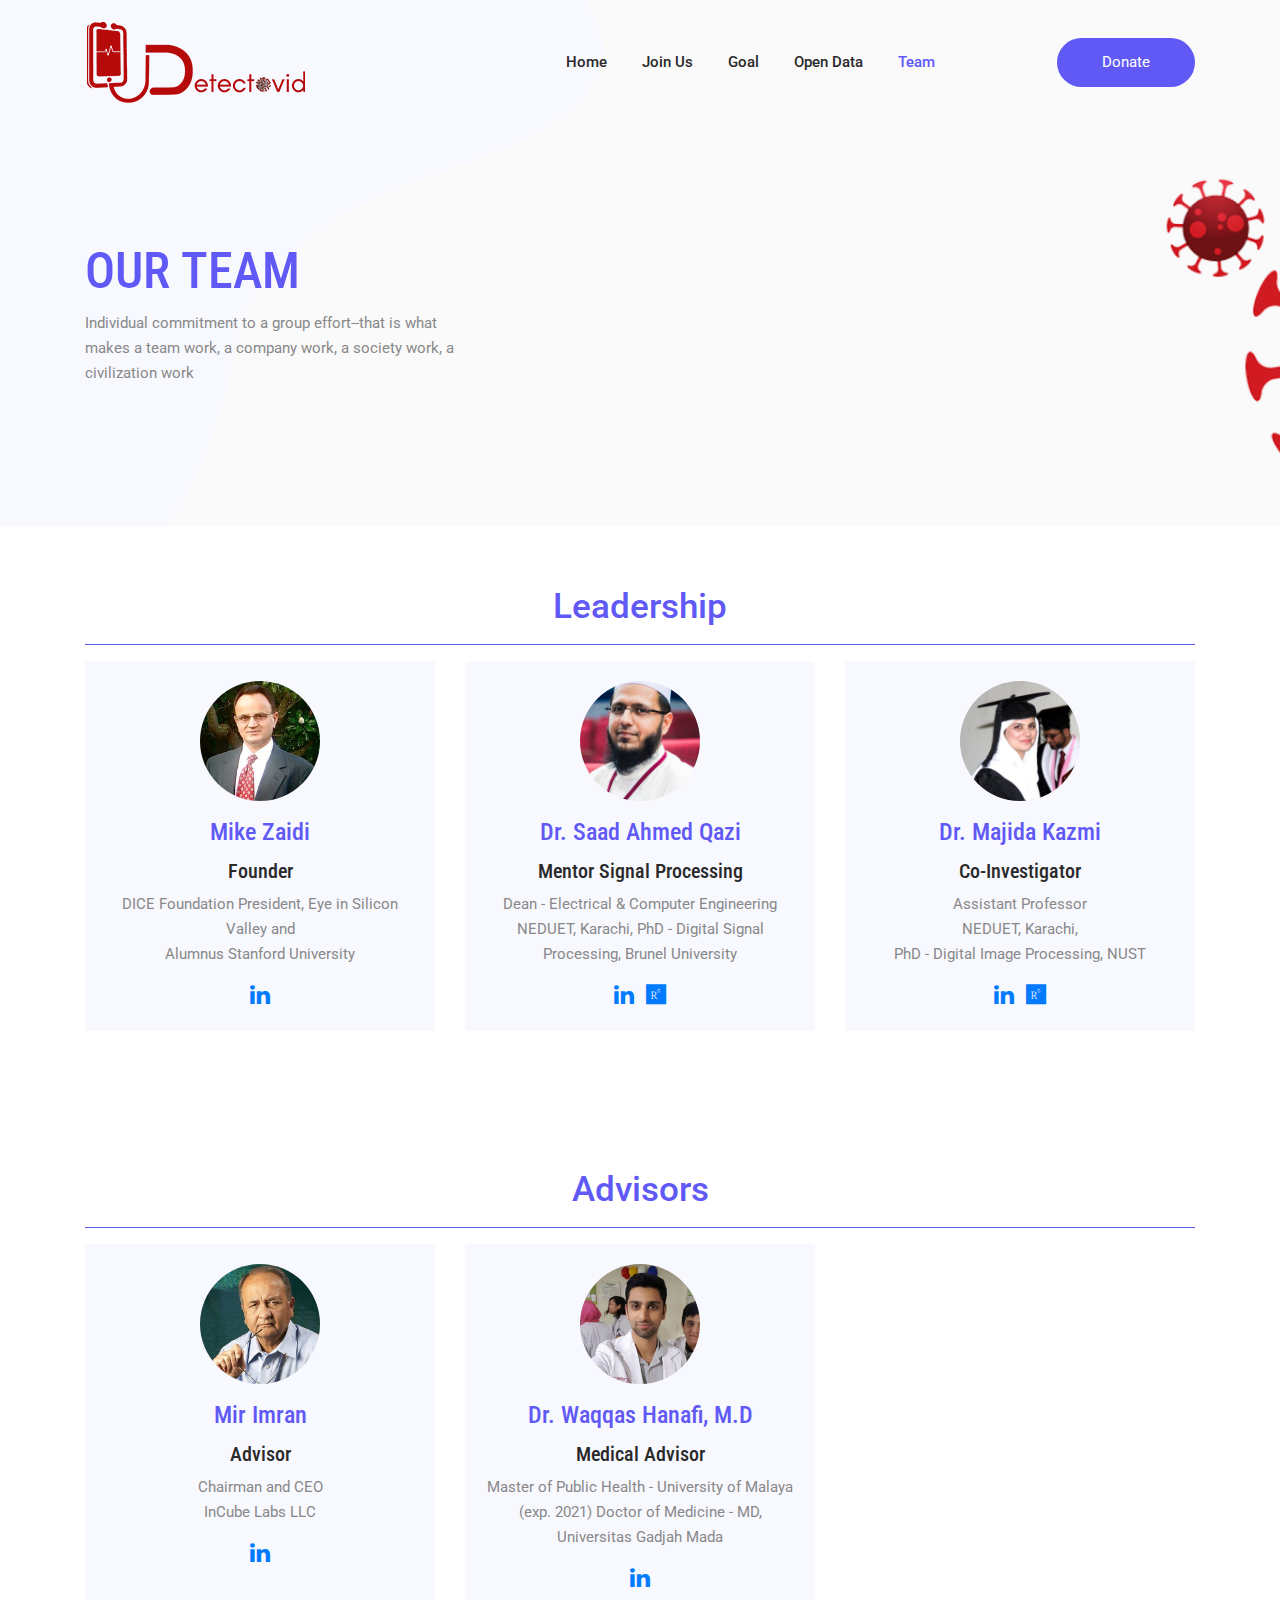
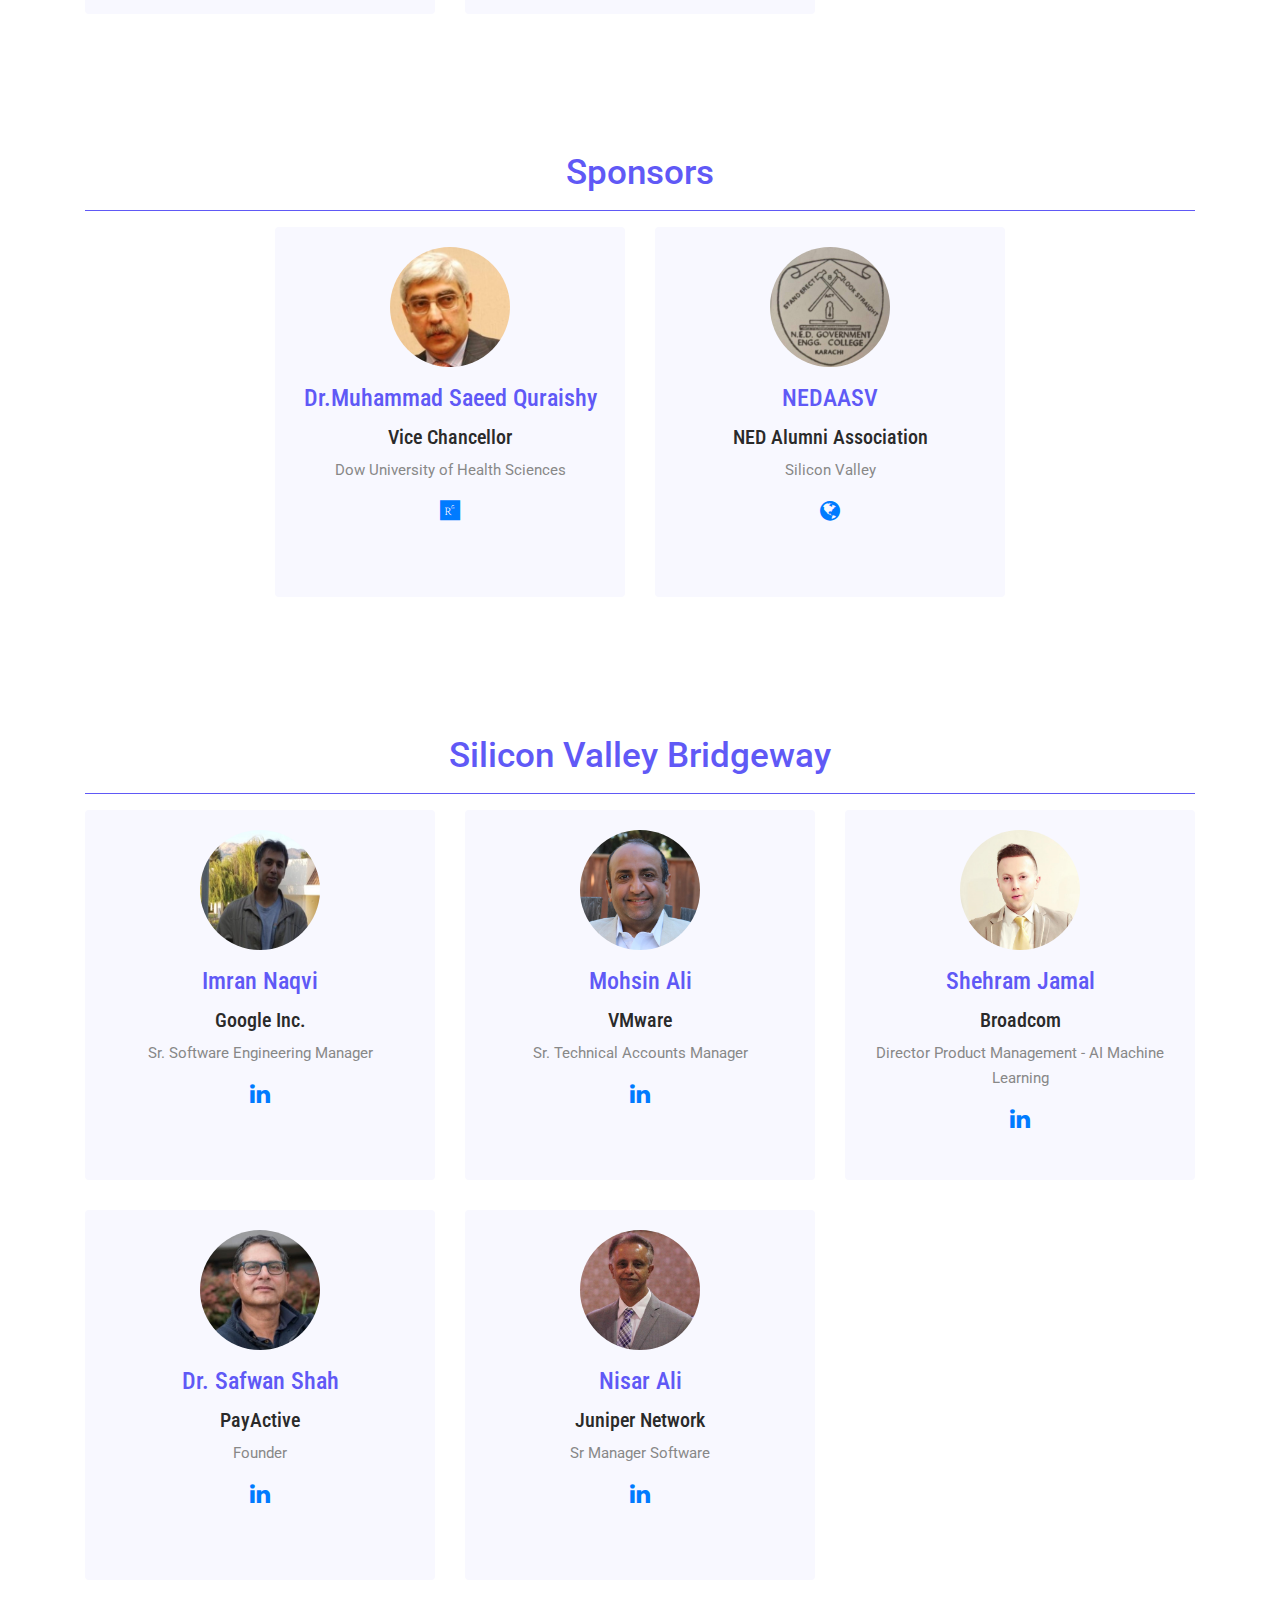
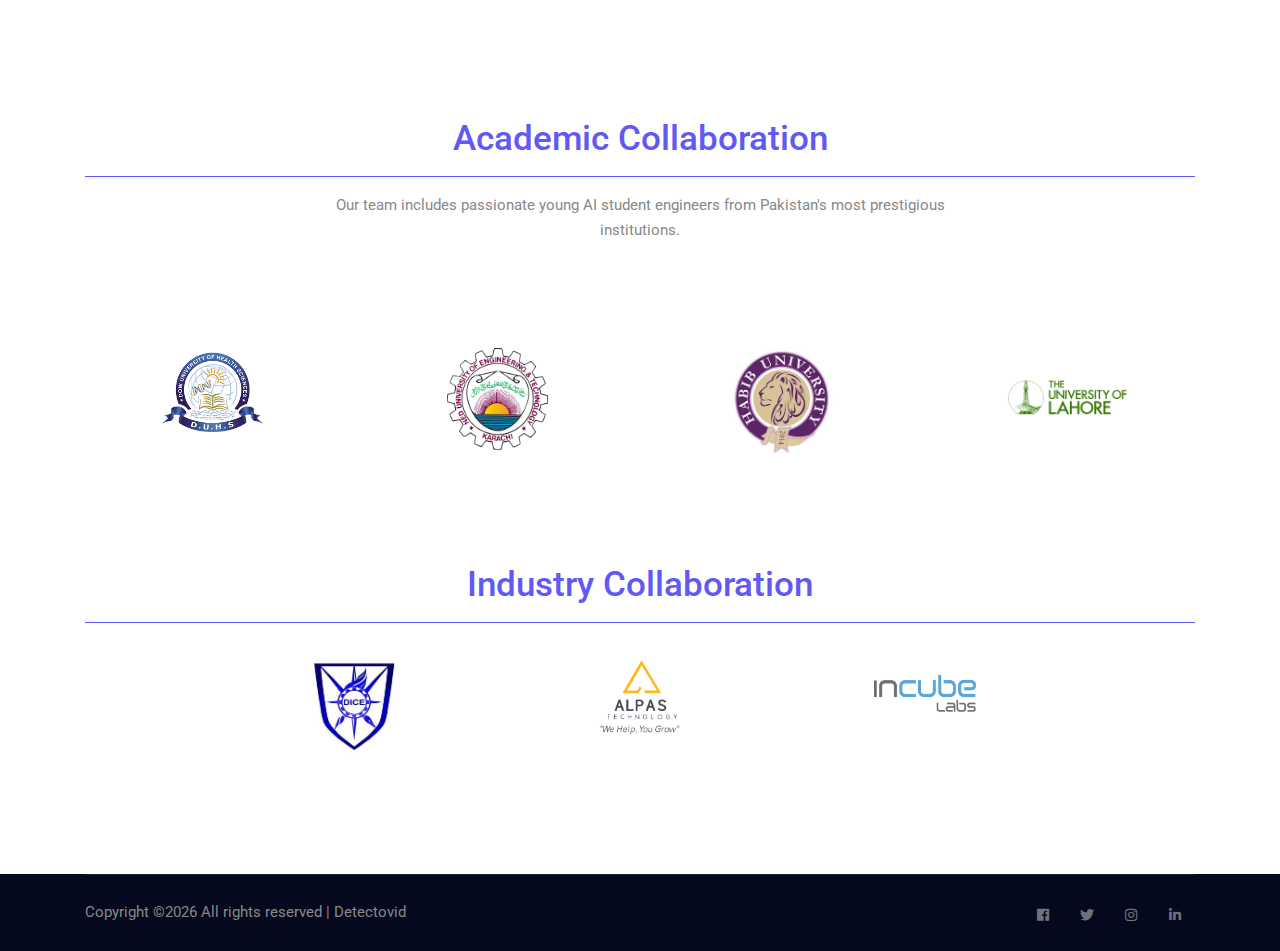
==== commit b54df13a: "Minor changes" ====
--- a/team.html
+++ b/team.html
@@ -244,6 +244,7 @@
             <!-- ./Team member -->
 
             <!-- Team member -->
+          <!--
             <div class="col-xs-12 col-sm-6 col-md-4">
                 <div>
                     <div class="mainflip flip-0 justify-content-center">
@@ -270,6 +271,7 @@
                     </div>
                 </div>
             </div>
+-->
             <!-- ./Team member -->
 
             <!-- Team member -->
@@ -741,4 +743,4 @@
   <script src="js/jquery.magnific-popup.min.js"></script>	
   <script src="js/main.js"></script>
 </body>
-</html>+</html>
--- a/css/style.css
+++ b/css/style.css
@@ -1,4 +1,4 @@
-/* font family
+/* font family..
 	============================================================================================ */
 /* color variables
 	============================================================================================ */
@@ -2723,7 +2723,7 @@
             top: 16px;
             left: 50%;
             margin-left: -25px;
-            background-color: #999999;
+            background-color: #bd6ad8;
             
             border-top-right-radius: 50%;
             border-top-left-radius: 50%;
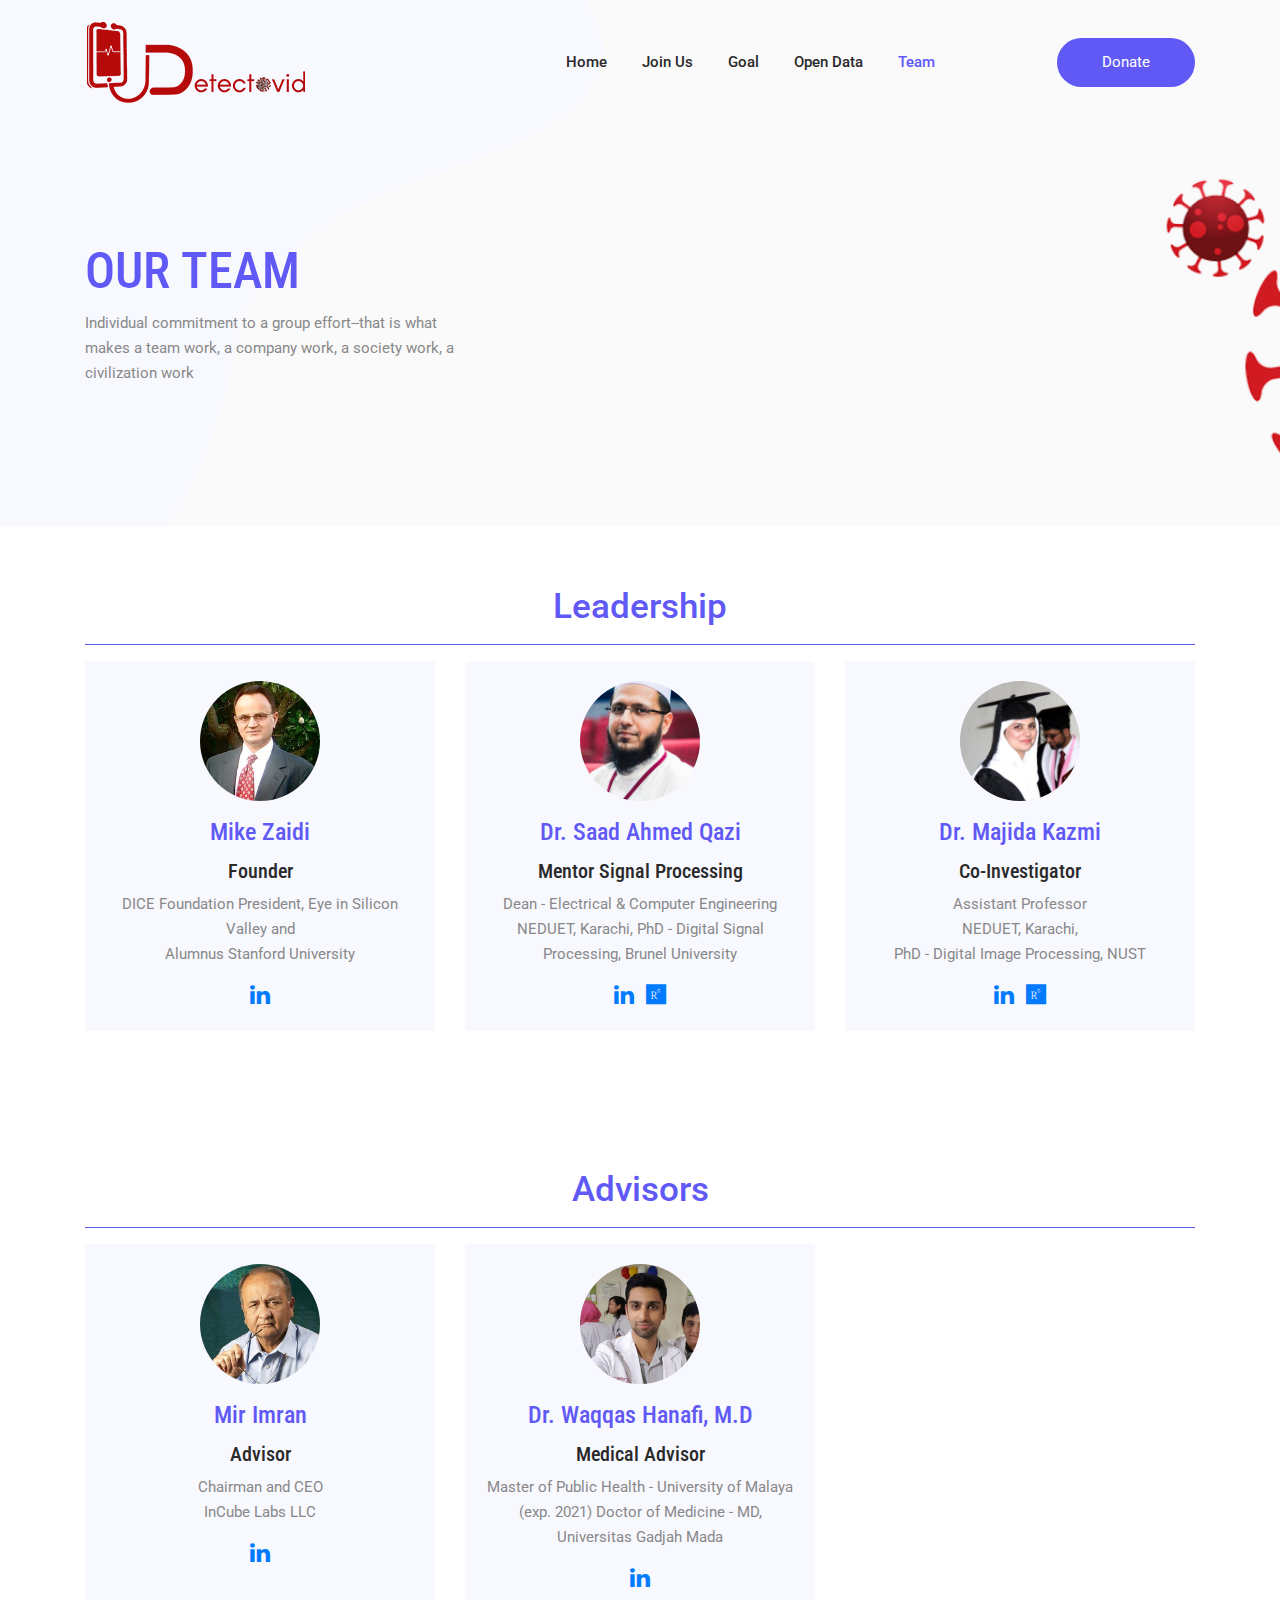
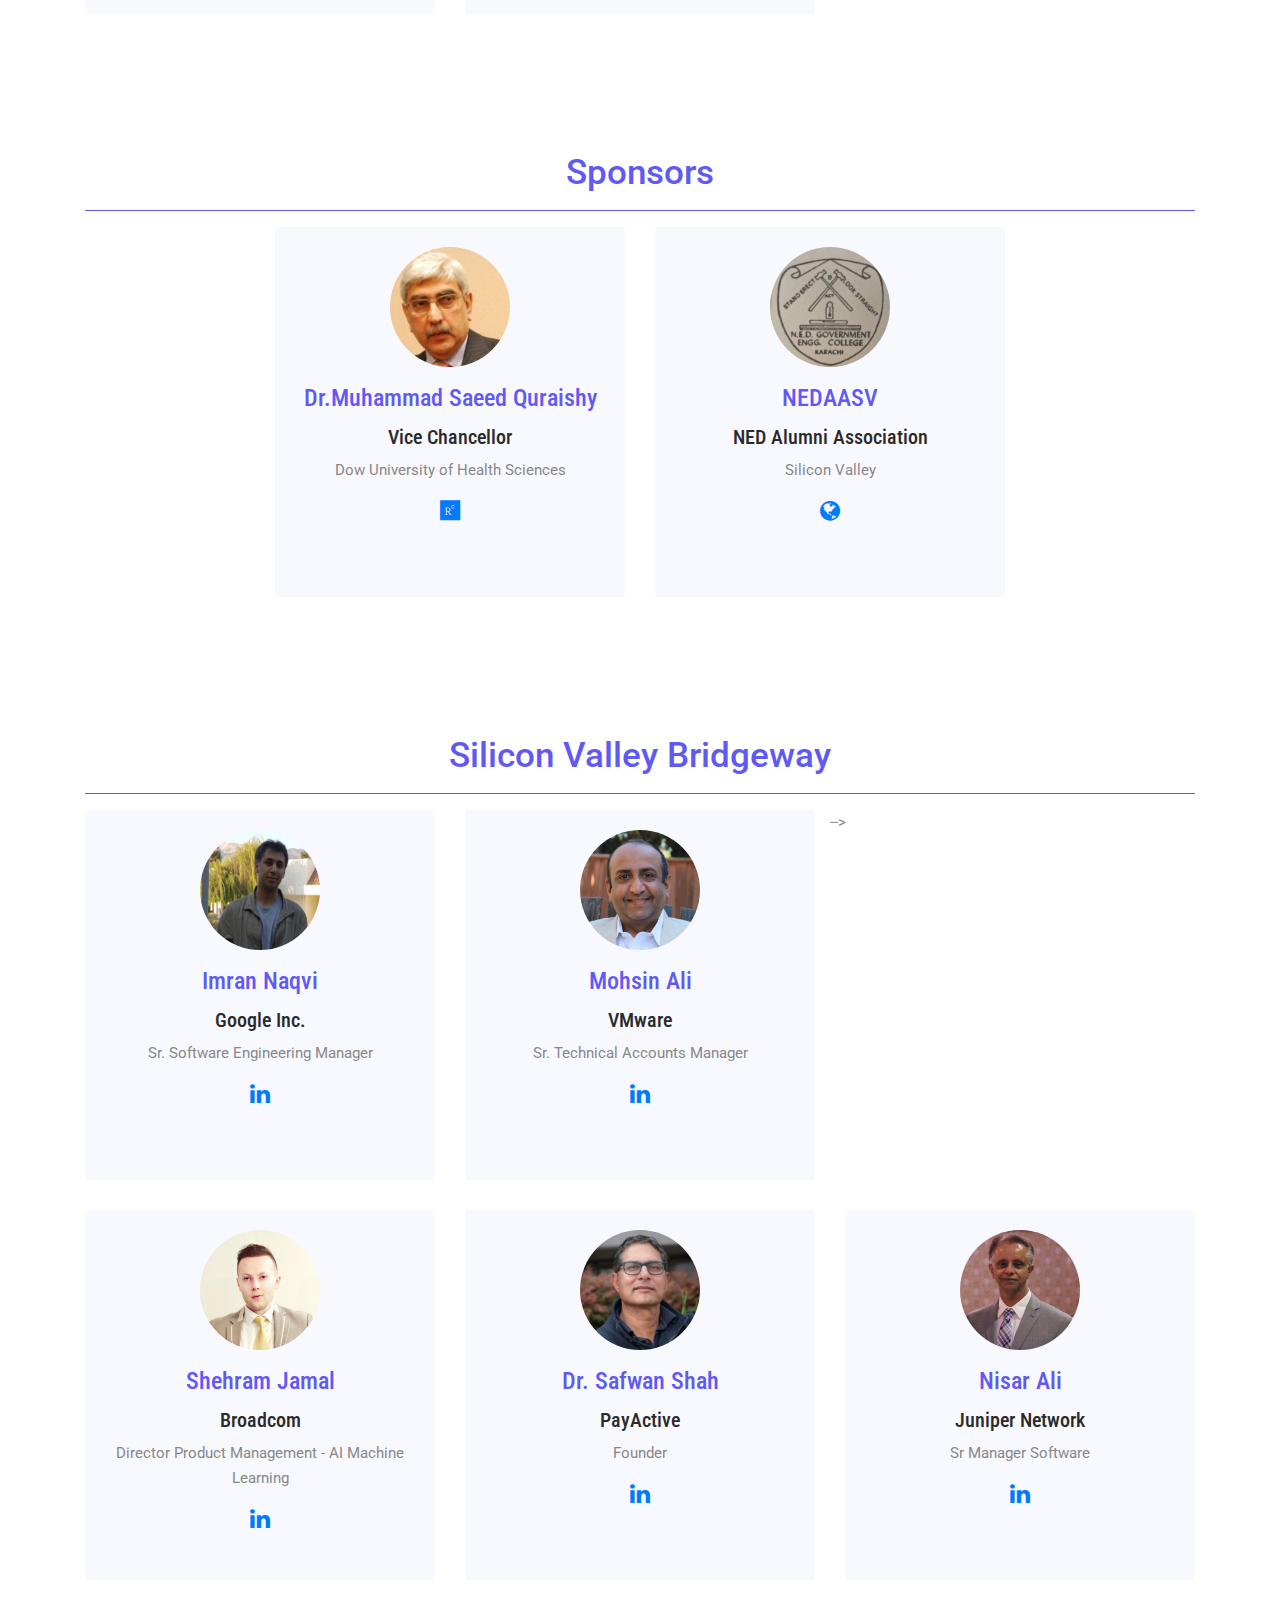
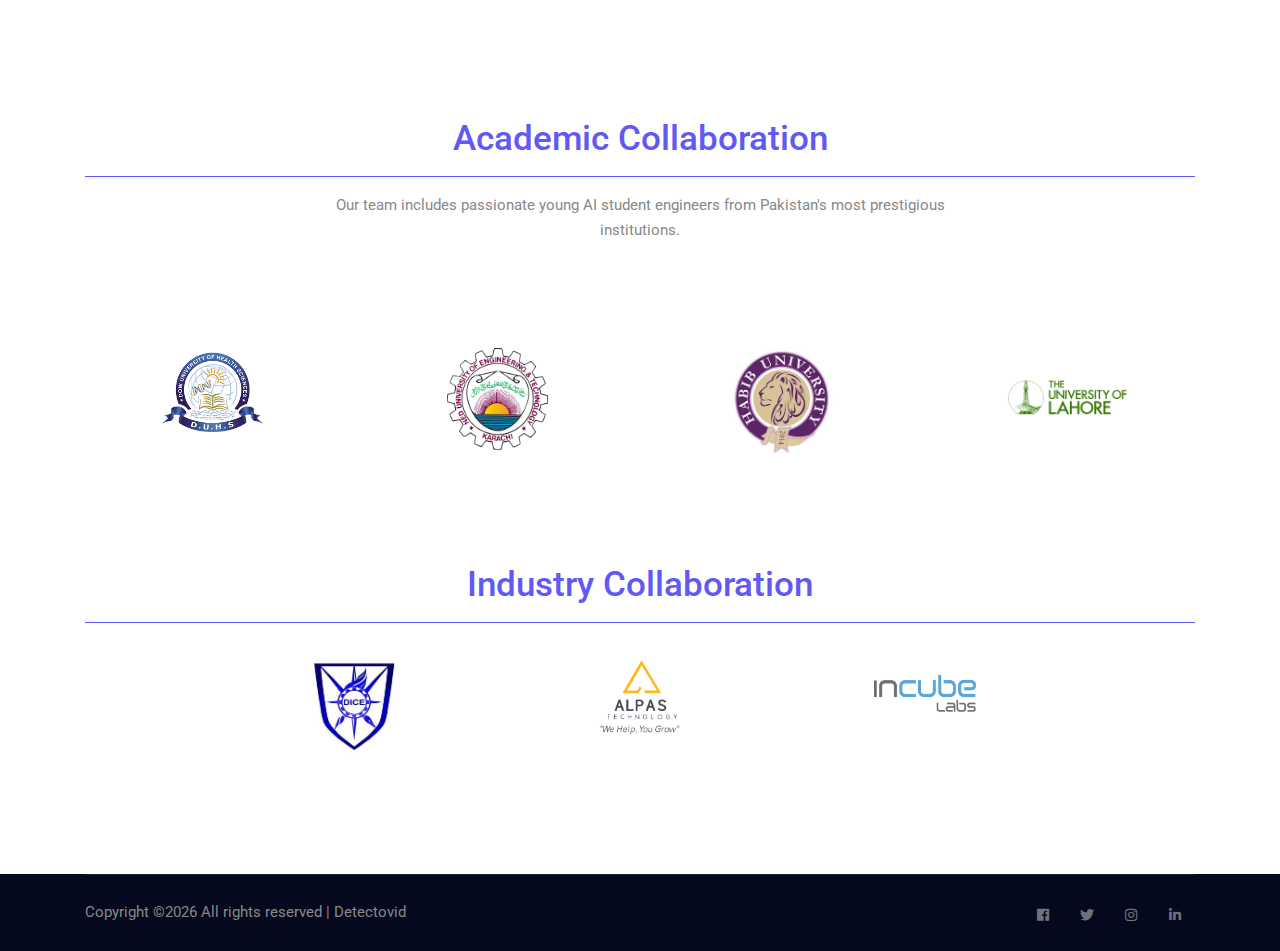
==== commit aa99c844: "Update team.html" ====
--- a/team.html
+++ b/team.html
@@ -431,7 +431,7 @@
                 </div>
             </div>
             <!-- ./Team member -->
-
+<!-- 
             <!-- Team member -->
             <div class="col-xs-12 col-sm-6 col-md-4">
                 <div>
@@ -459,7 +459,7 @@
                     </div>
                 </div>
             </div>
-            <!-- ./Team member -->
+            <!-- ./Team member --> -->
 
             <!-- Team member -->
             <div class="col-xs-12 col-sm-6 col-md-4">
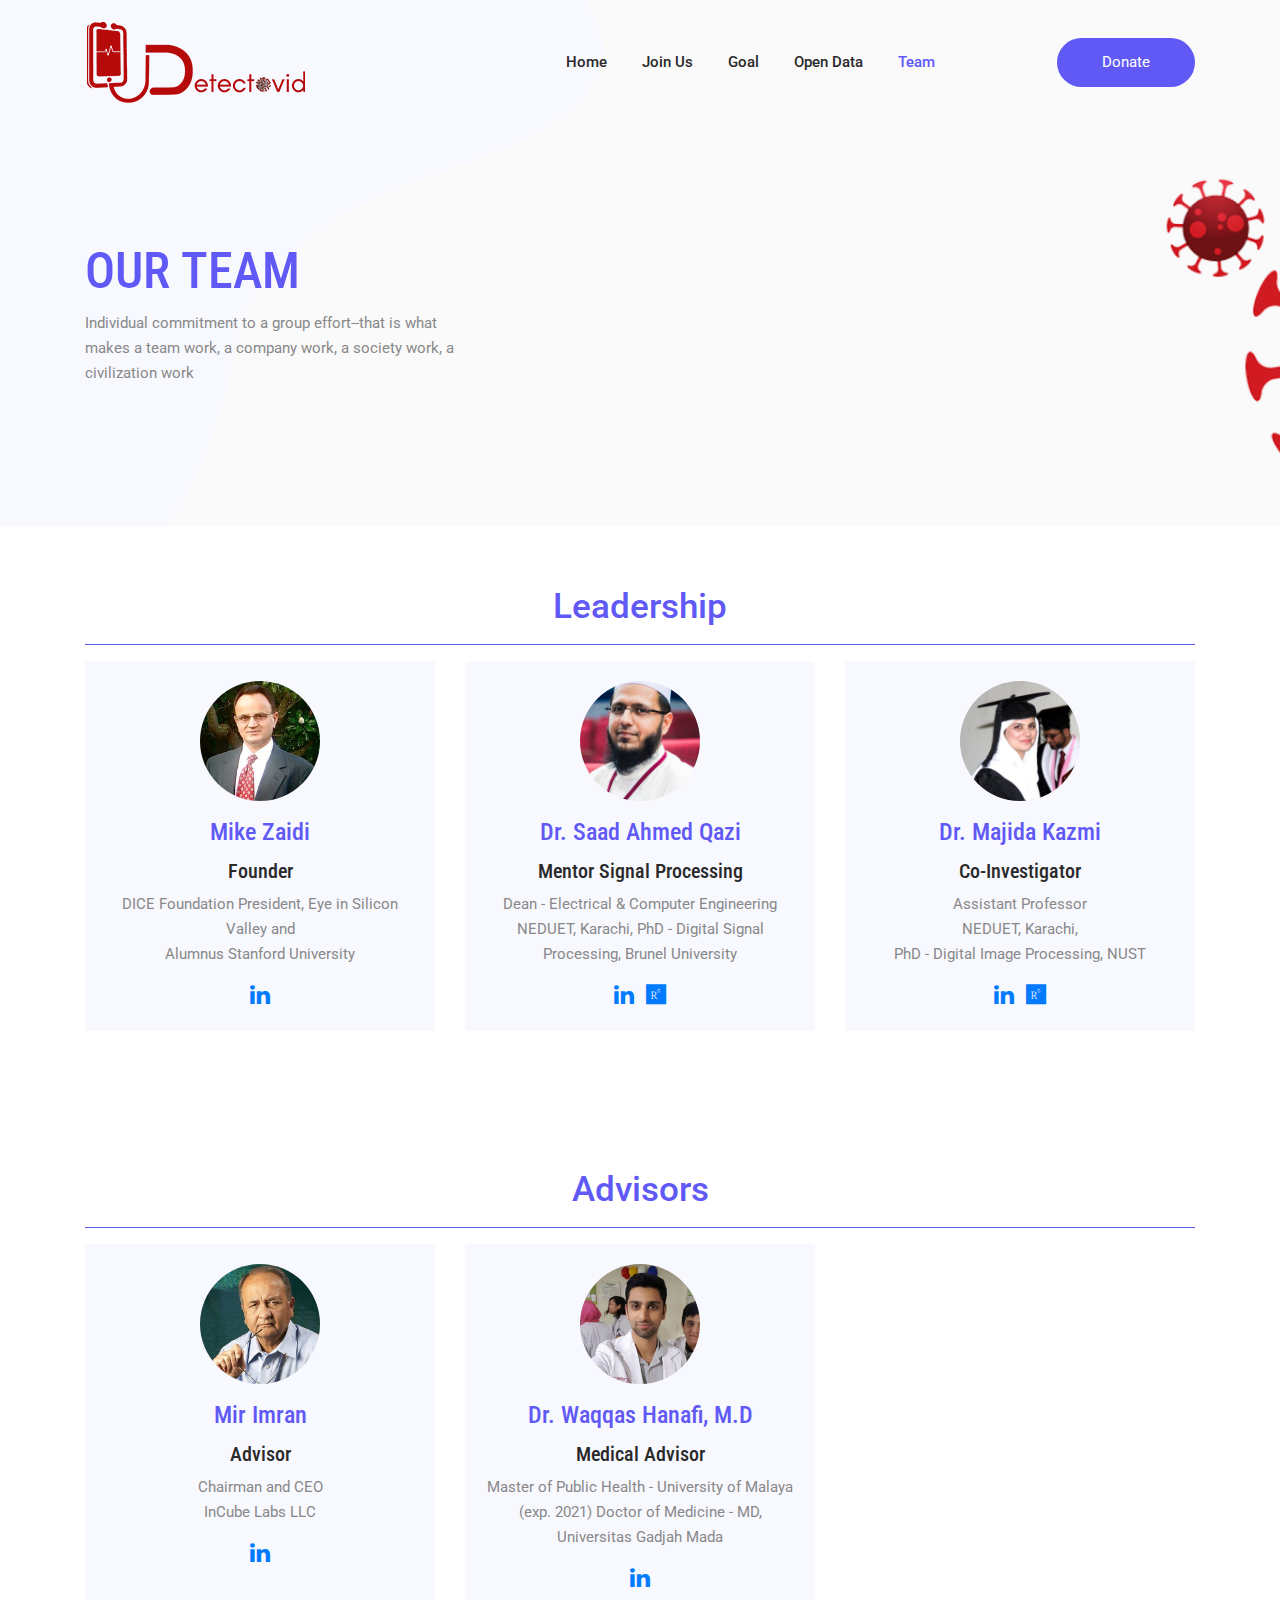
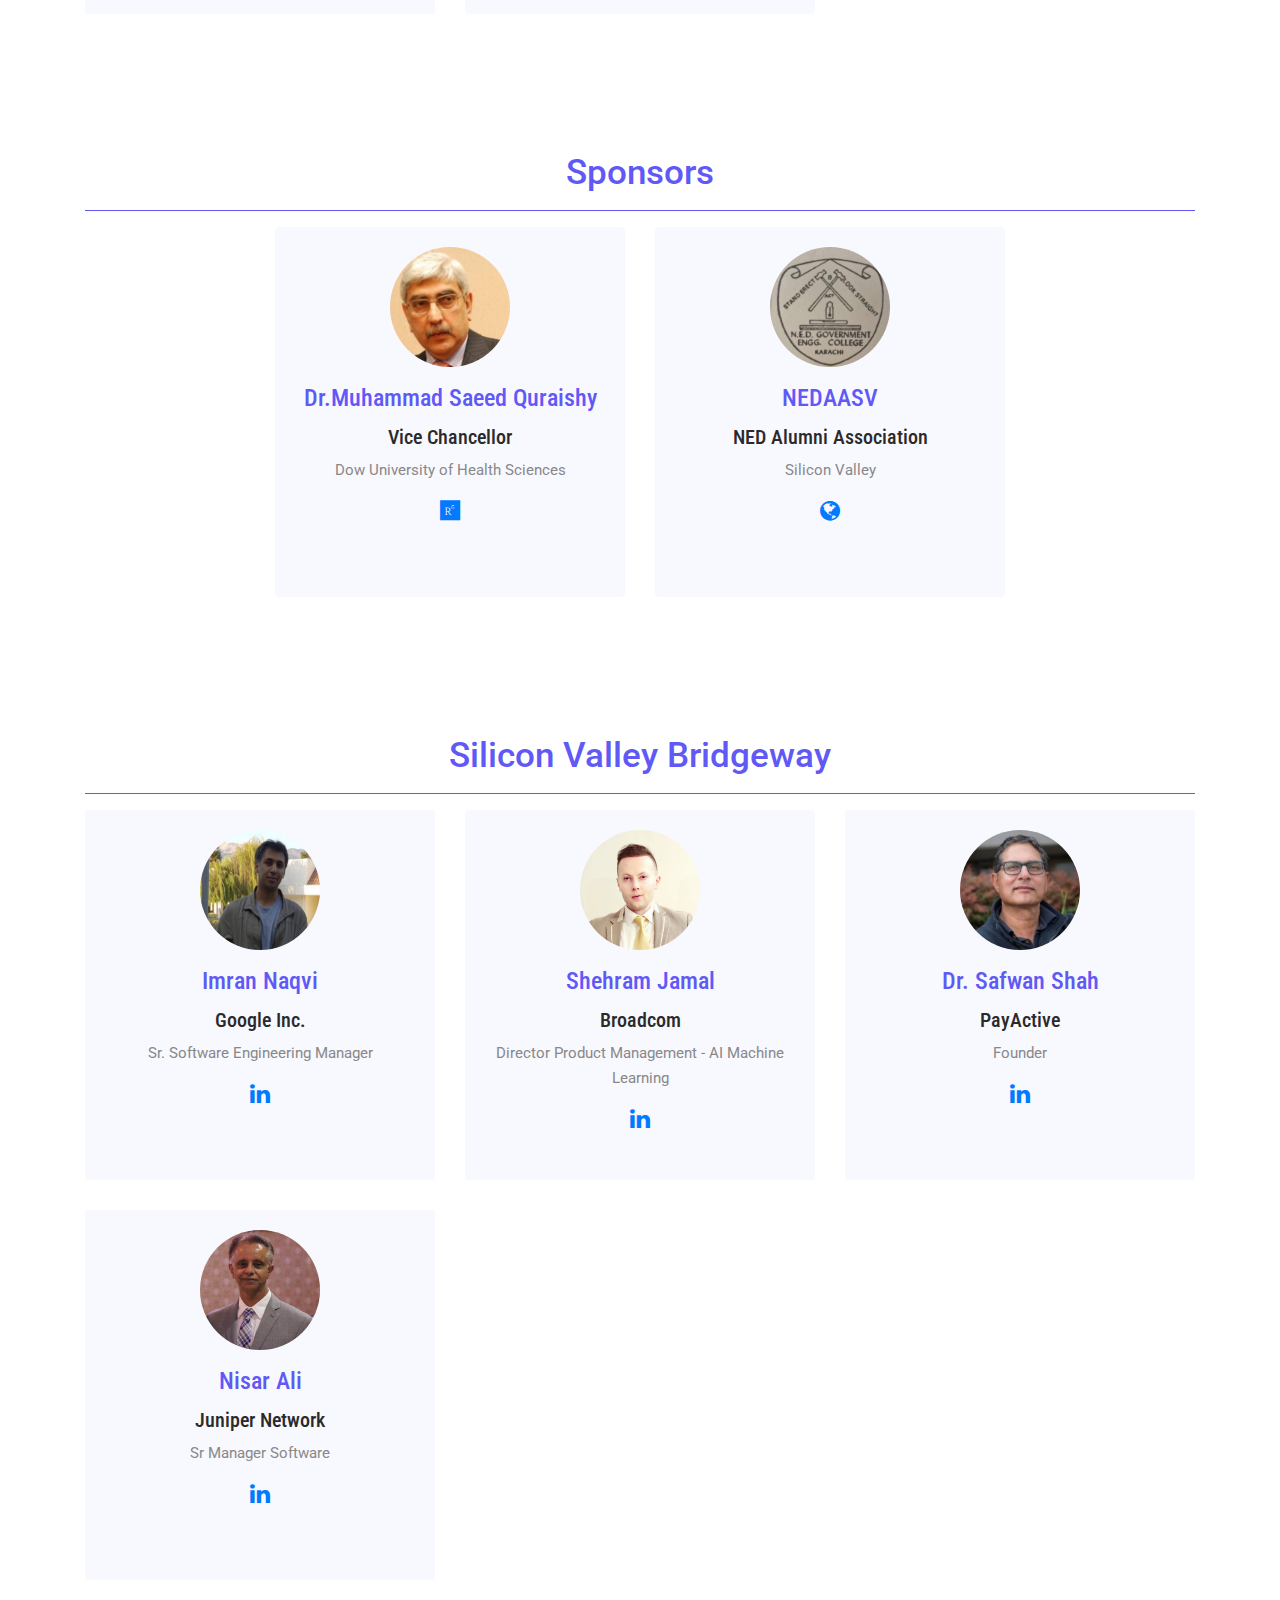
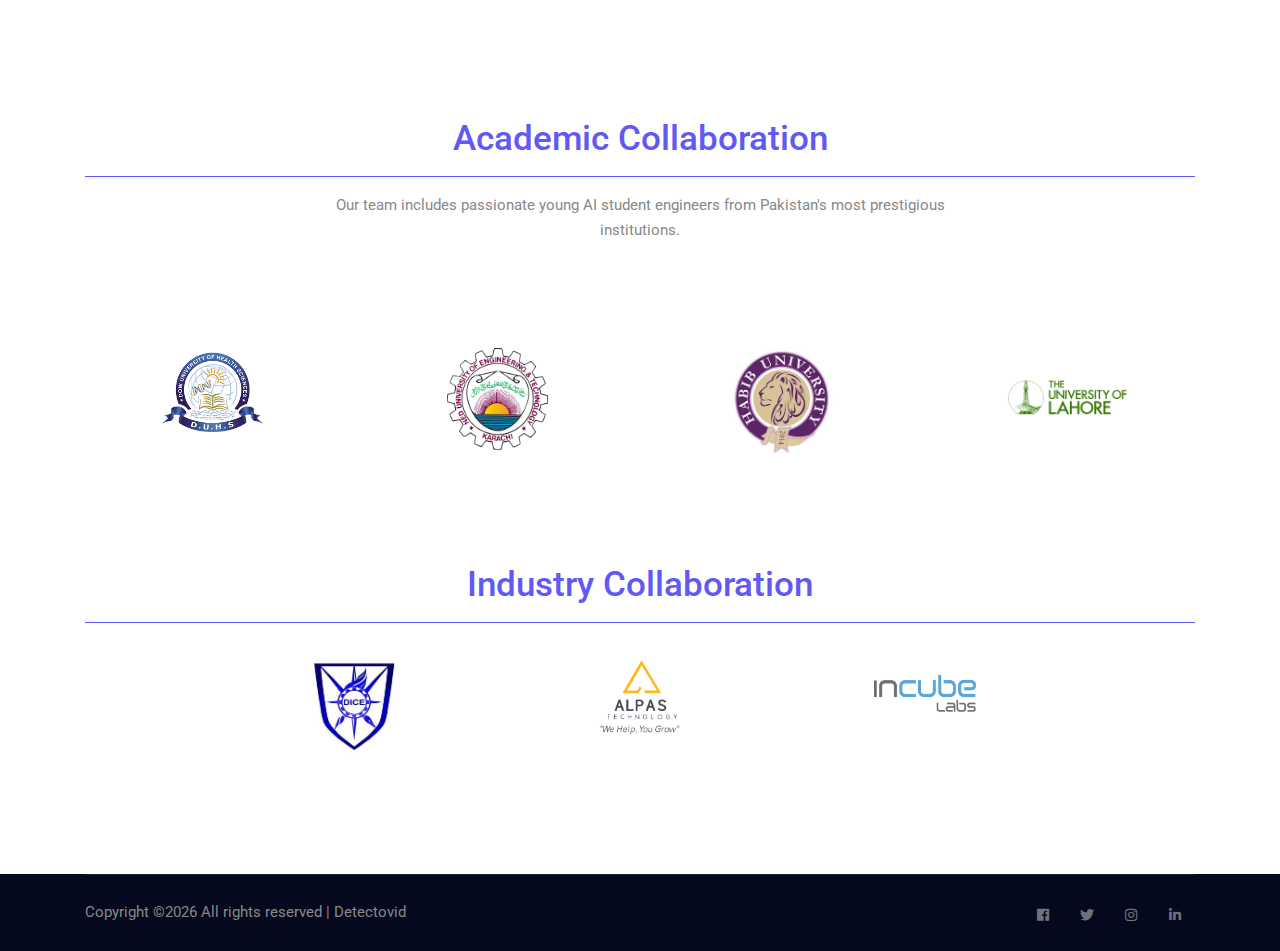
==== commit 8124c963: "Update team.html" ====
--- a/team.html
+++ b/team.html
@@ -431,35 +431,6 @@
                 </div>
             </div>
             <!-- ./Team member -->
-<!-- 
-            <!-- Team member -->
-            <div class="col-xs-12 col-sm-6 col-md-4">
-                <div>
-                    <div class="mainflip flip-0 justify-content-center">
-                        <div class="frontside">
-                            <div class="card">
-                                <div class="card-body text-center">
-                                    <p><img class=" img-fluid" src="img/team/svb/mohsin-ali.jpg" alt="card image"></p>
-                                    <h4 class="card-title">Mohsin Ali</h4>
-                                    <h5>VMware </h5>
-                                    <p class="card-text">Sr. Technical Accounts Manager</p>
-                                    <ul class="list-inline">
-                                        <li class="list-inline-item">
-                                            <a class="social-icon text-xs-center" target="_blank" href="https://www.linkedin.com/in/mohsinali12/">
-                                                <i class="fa fa-linkedin"></i>
-                                            </a>
-                                        </li>
-                                        
-                                    </ul>
-                                    
-                                </div>
-                            </div>
-                        </div>
-                        
-                    </div>
-                </div>
-            </div>
-            <!-- ./Team member --> -->
 
             <!-- Team member -->
             <div class="col-xs-12 col-sm-6 col-md-4">
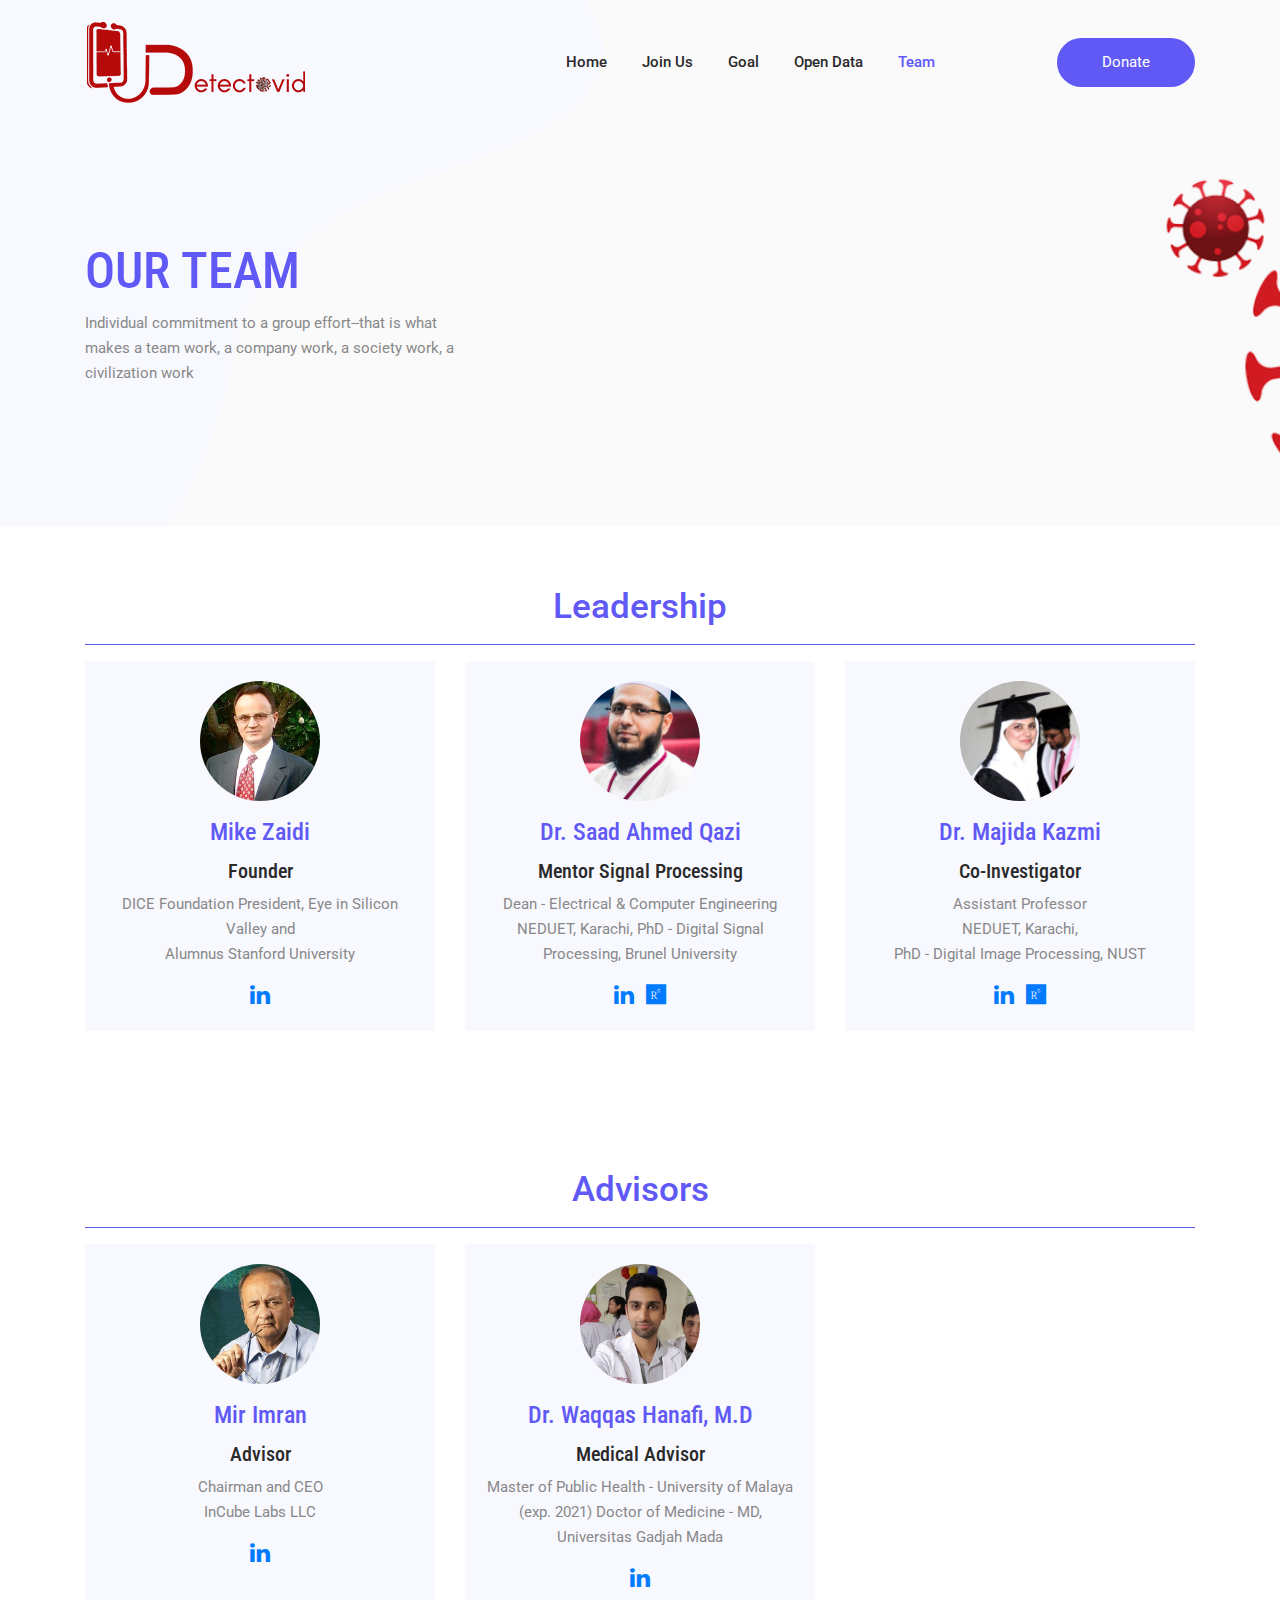
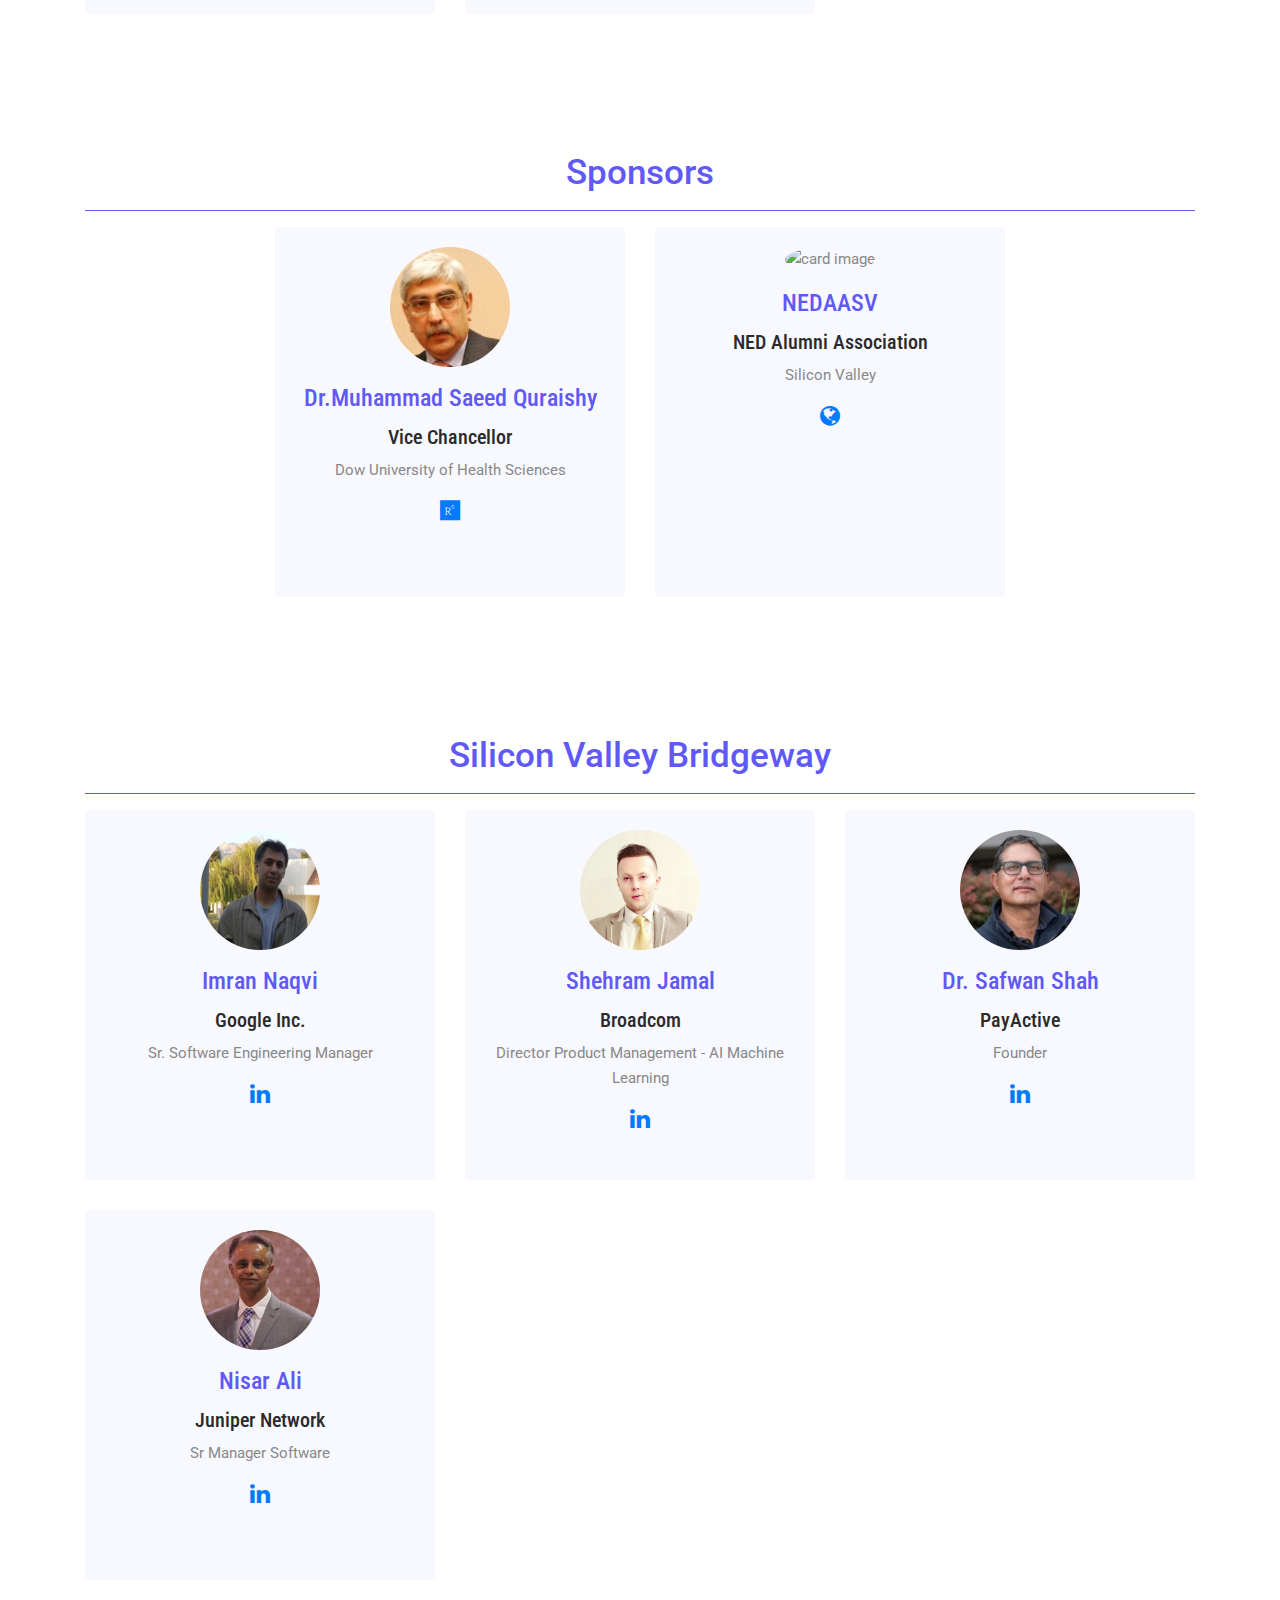
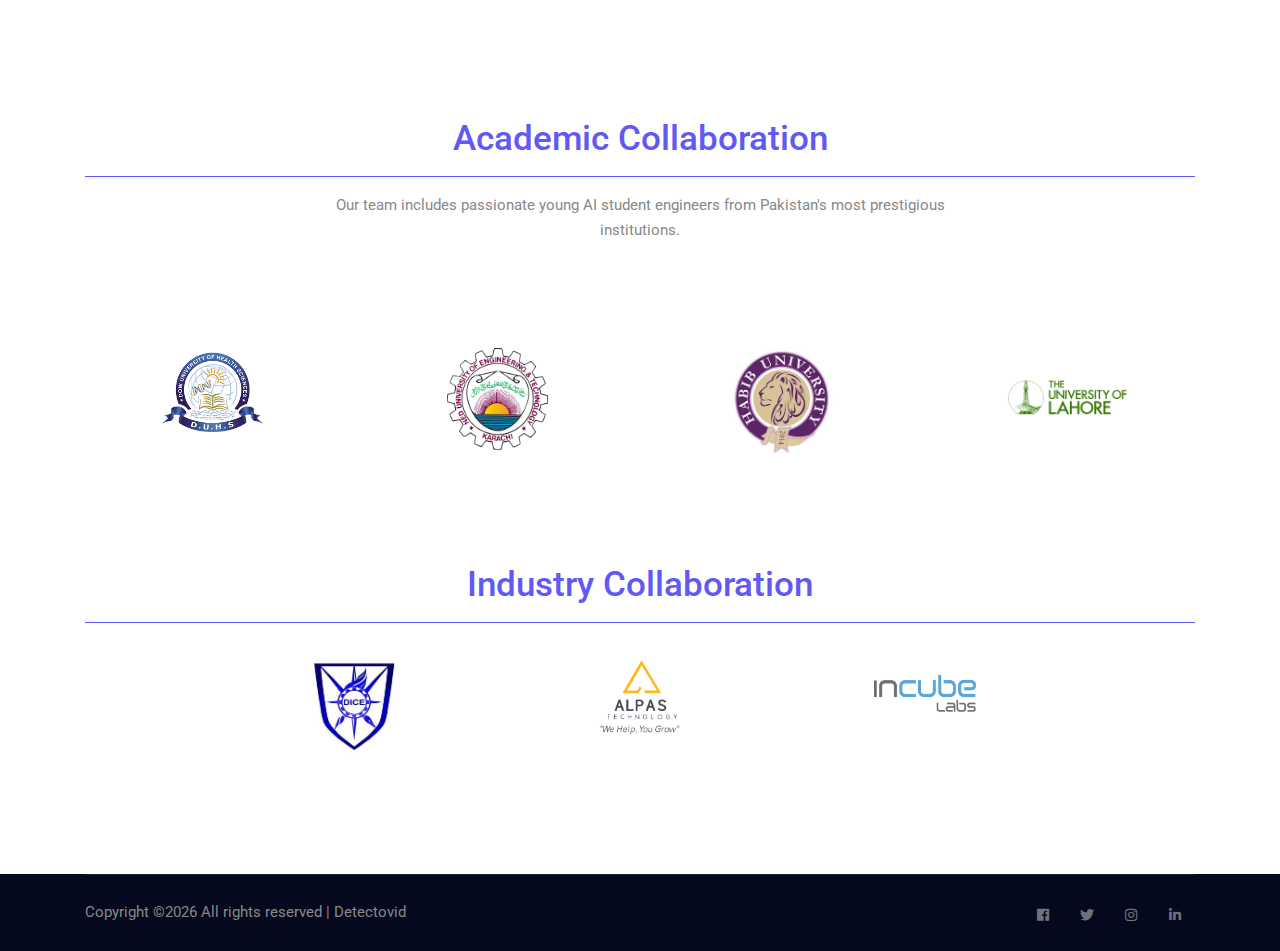
==== commit 3e76d711: "Update team.html" ====
--- a/team.html
+++ b/team.html
@@ -360,7 +360,7 @@
                         <div class="frontside">
                             <div class="card">
                                 <div class="card-body text-center">
-                                    <p><img class=" img-fluid" src="img/team/sponsors/nedaasv.jpg" alt="card image"></p>
+                                    <p><img class=" img-fluid" src="img/team/sponsors/ned_alumni_logo.jpg" alt="card image"></p>
                                     <h4 class="card-title">NEDAASV</h4>
                                     <h5>NED Alumni Association</h5>
                                     <p class="card-text">Silicon Valley</p>
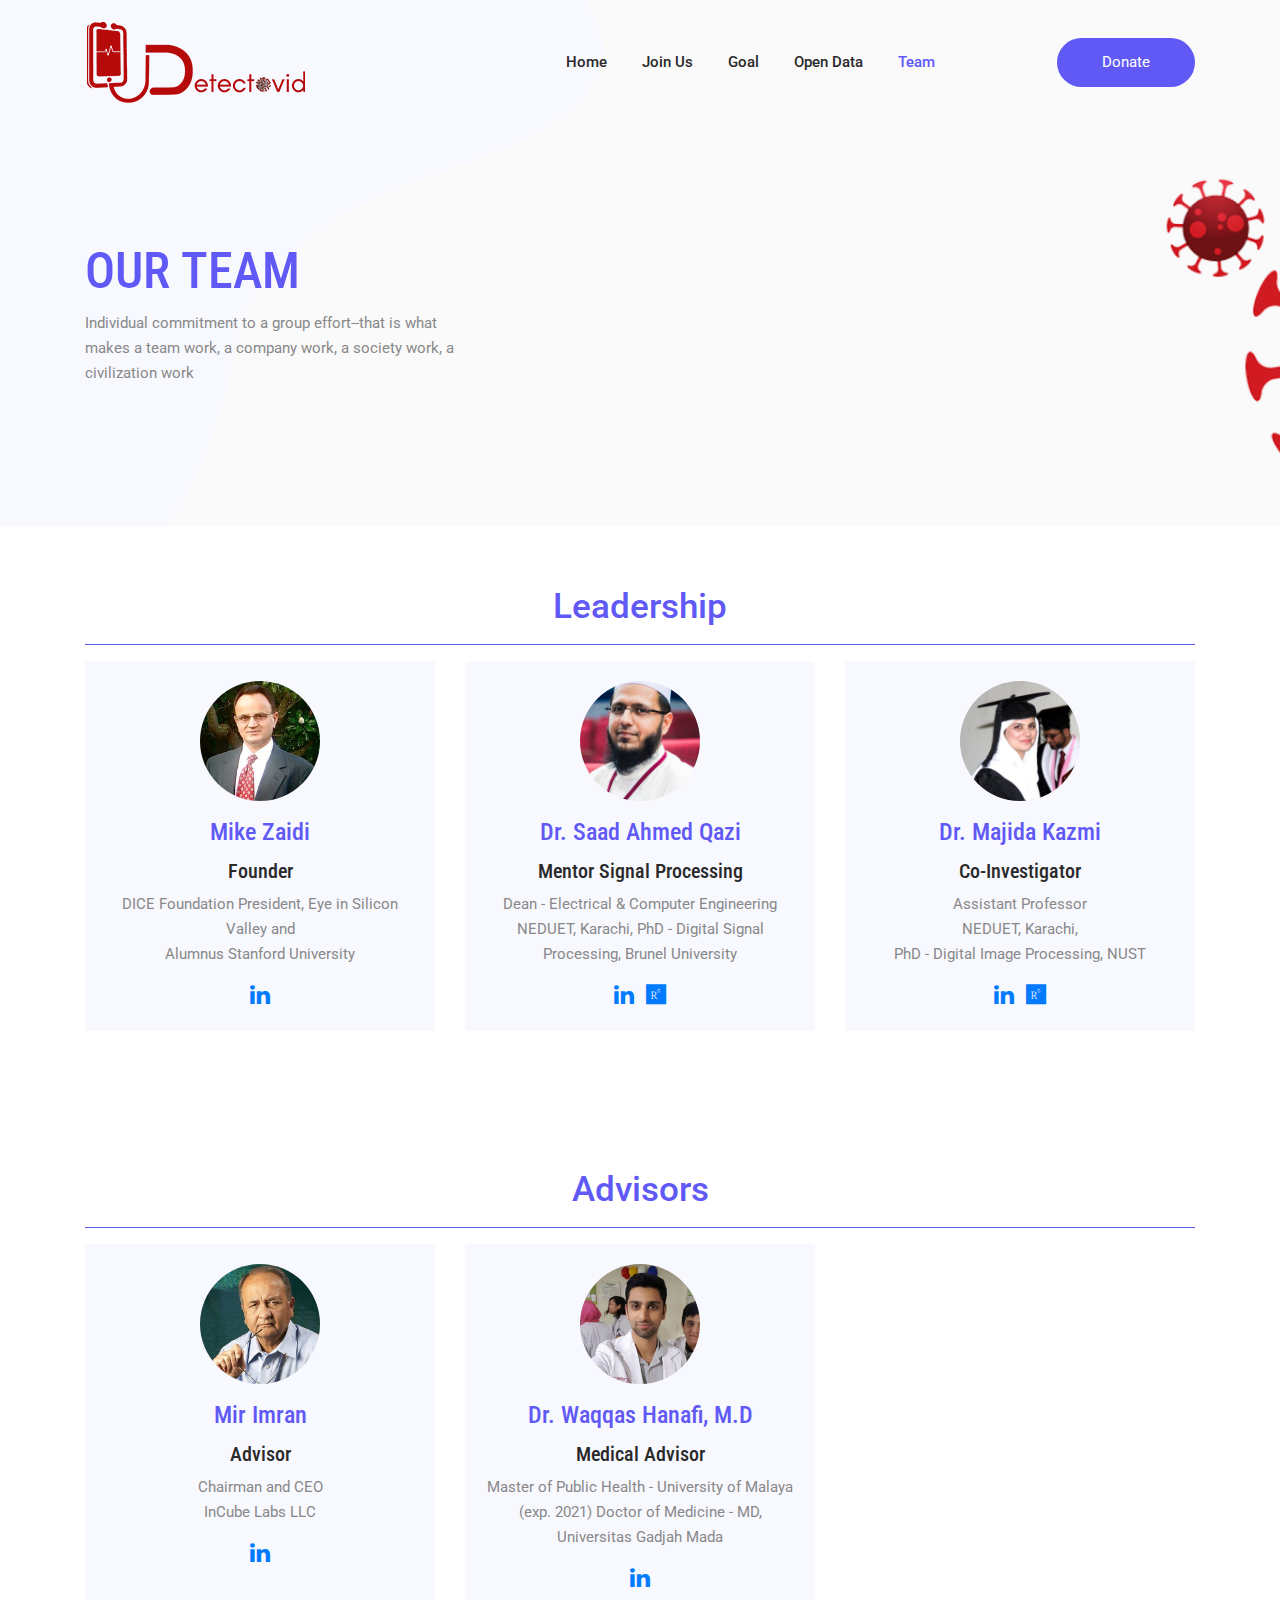
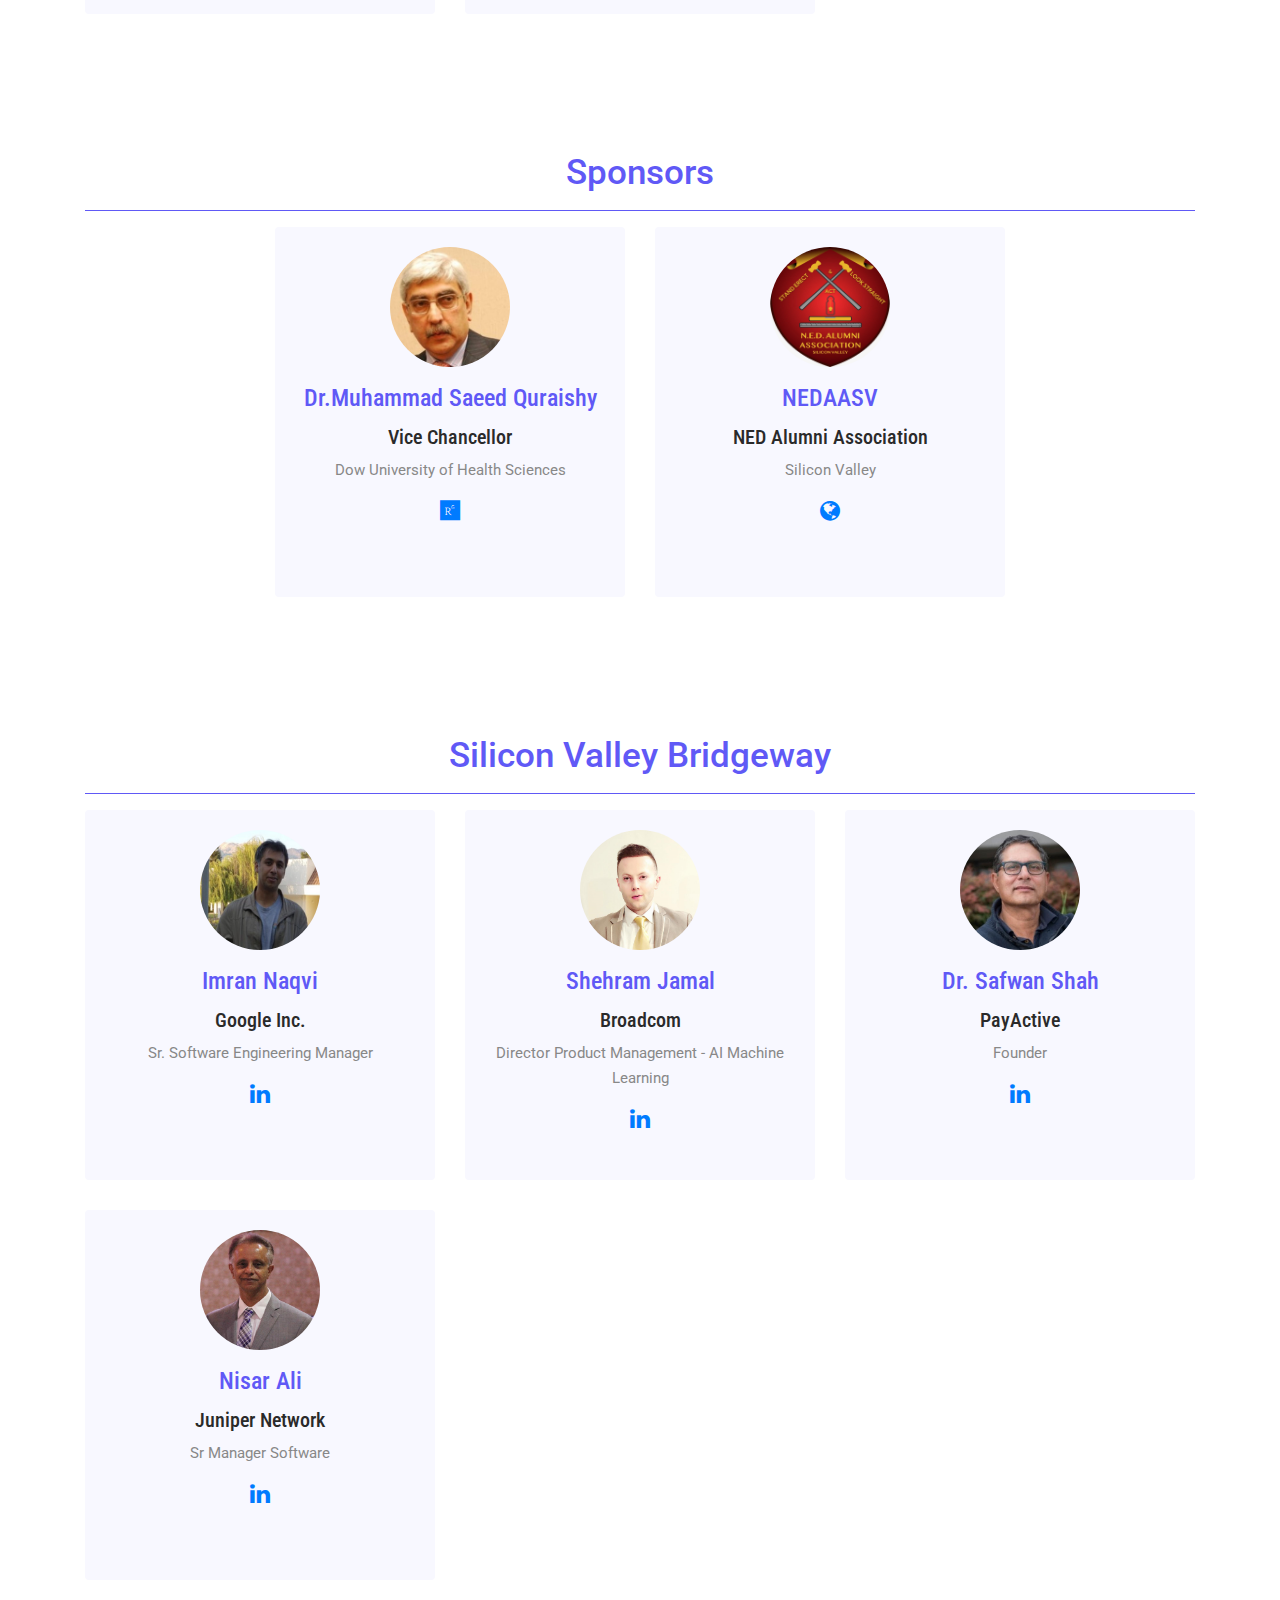
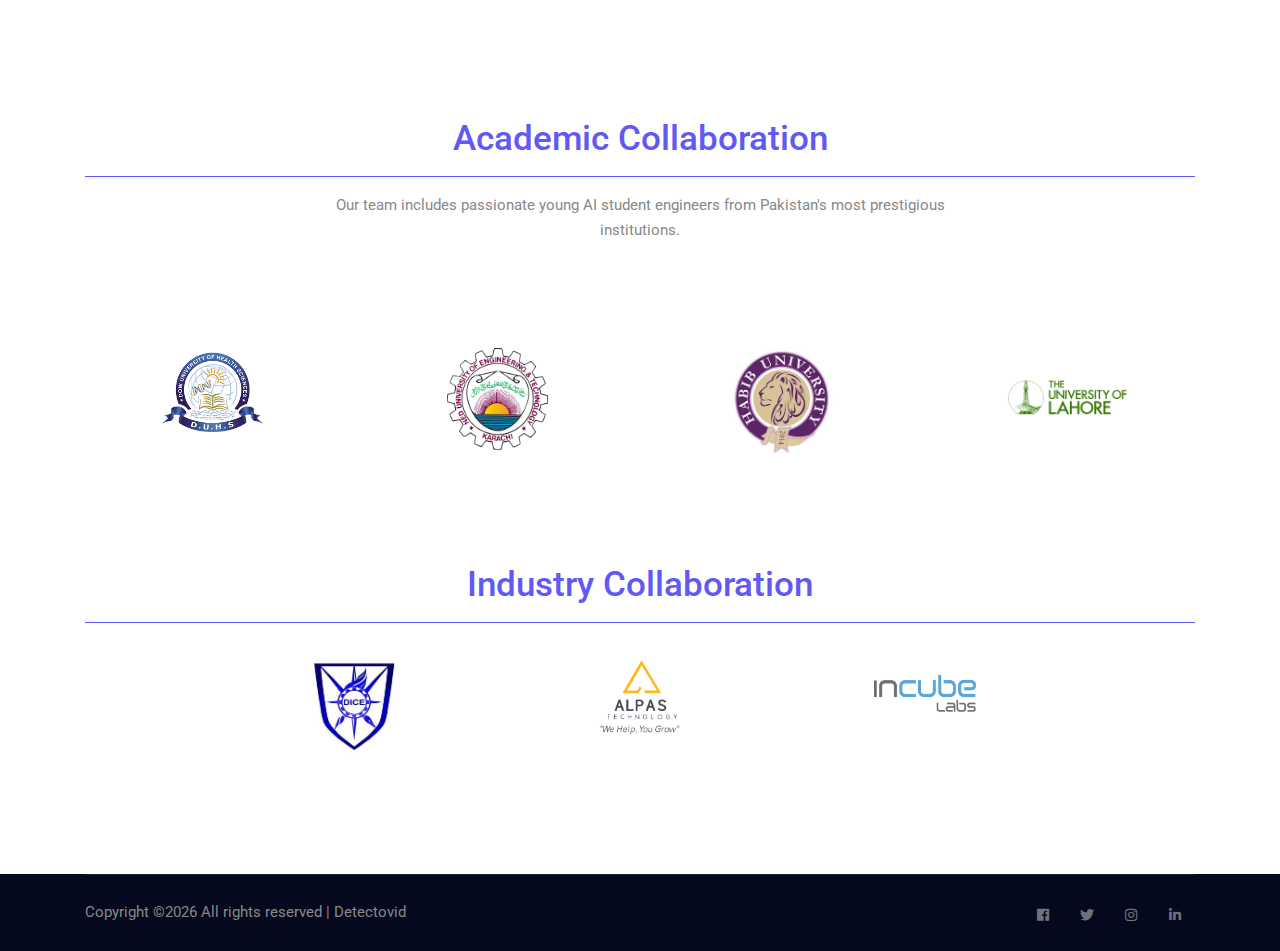
==== commit 906681cc: "Update team.html" ====
--- a/team.html
+++ b/team.html
@@ -360,7 +360,7 @@
                         <div class="frontside">
                             <div class="card">
                                 <div class="card-body text-center">
-                                    <p><img class=" img-fluid" src="img/team/sponsors/ned_alumni_logo.jpg" alt="card image"></p>
+                                    <p><img class=" img-fluid" src="img/team/sponsors/ned_alumni_logo.jpeg" alt="card image"></p>
                                     <h4 class="card-title">NEDAASV</h4>
                                     <h5>NED Alumni Association</h5>
                                     <p class="card-text">Silicon Valley</p>
